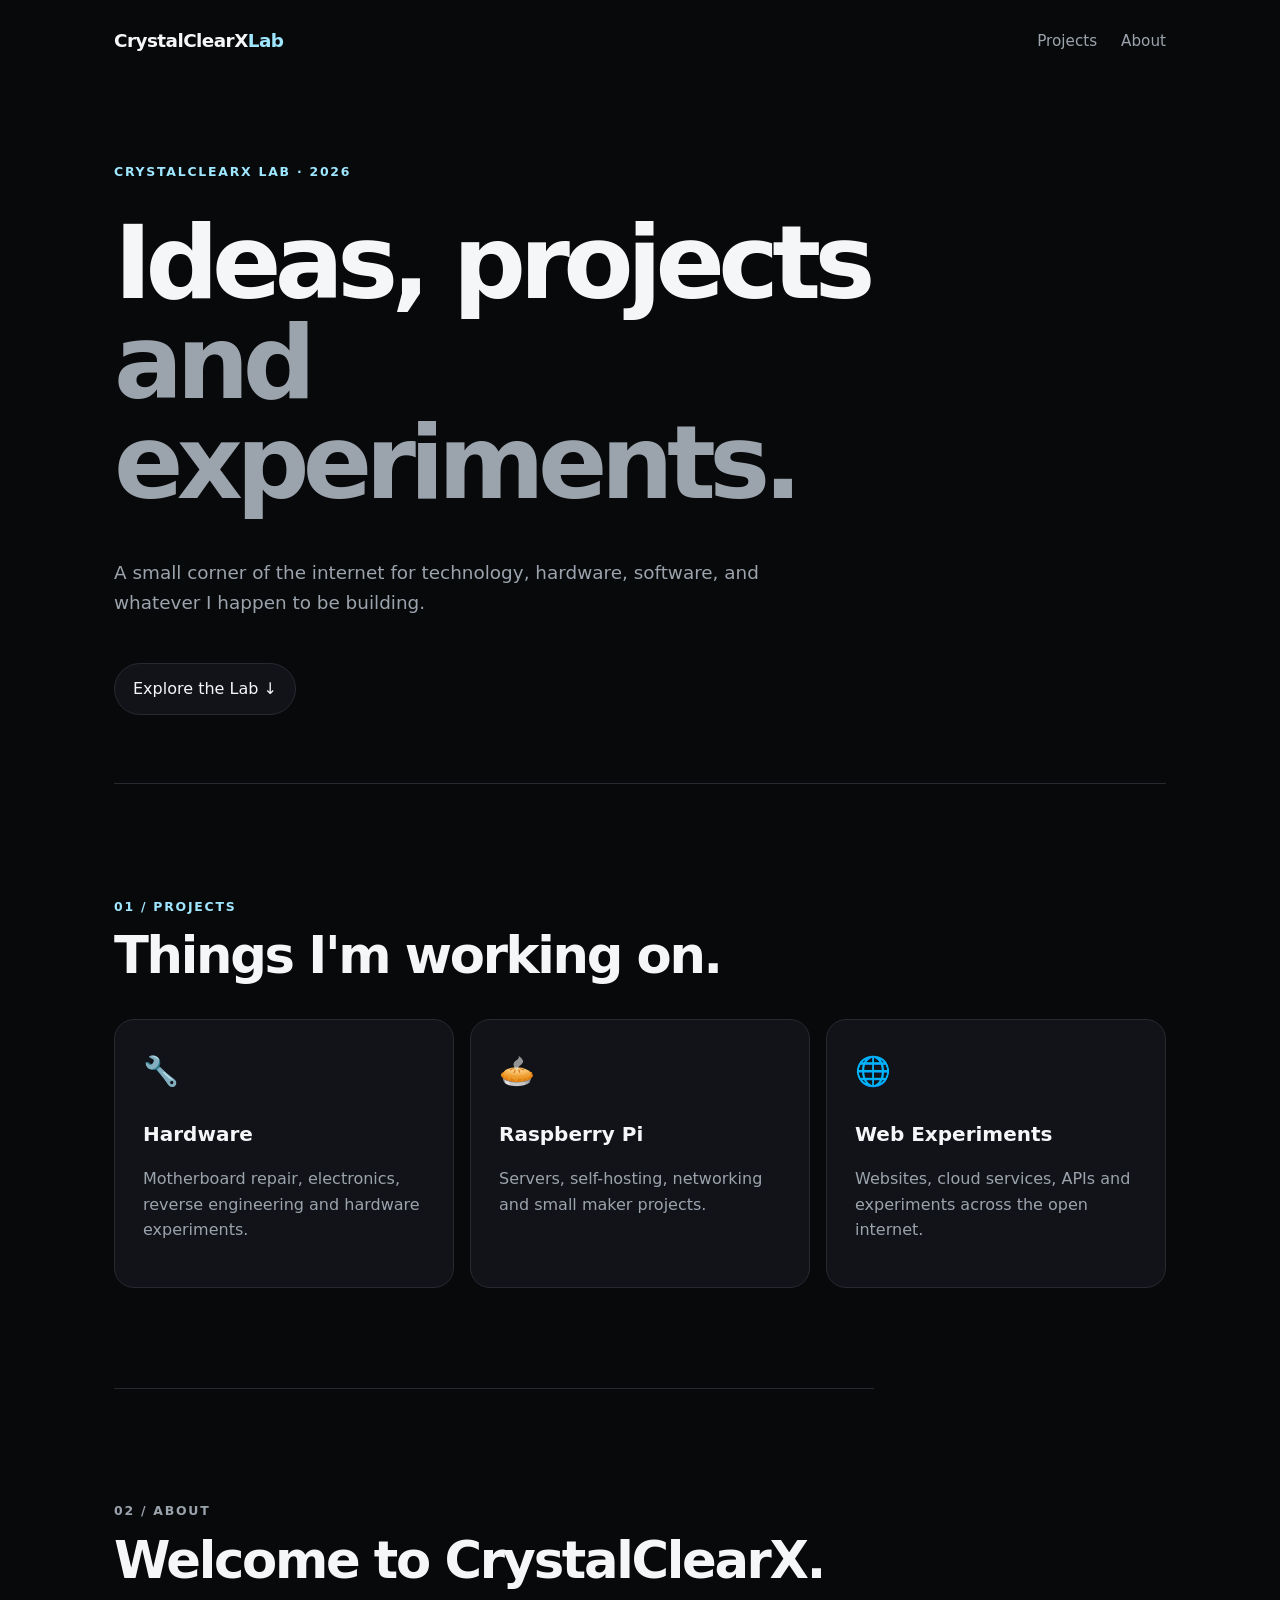
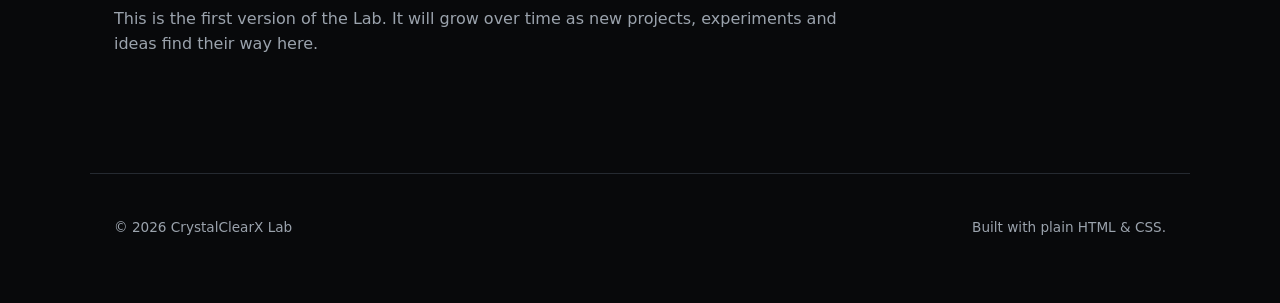
==== index.html @ 911bbaf2 "Add files via upload" ====
<!DOCTYPE html>
<html lang="en">
<head>
  <meta charset="UTF-8">
  <meta name="viewport" content="width=device-width, initial-scale=1.0">
  <meta name="description" content="CrystalClearX Lab — technology, projects and experiments.">
  <title>CrystalClearX Lab</title>
  <link rel="stylesheet" href="style.css">
</head>
<body>
  <header class="nav">
    <a class="brand" href="/">CrystalClearX<span>Lab</span></a>
    <nav>
      <a href="#projects">Projects</a>
      <a href="#about">About</a>
    </nav>
  </header>

  <main>
    <section class="hero">
      <p class="eyebrow">CRYSTALCLEARX LAB · 2026</p>
      <h1>Ideas, projects<br><span>and experiments.</span></h1>
      <p class="lead">
        A small corner of the internet for technology, hardware, software,
        and whatever I happen to be building.
      </p>
      <a class="button" href="#projects">Explore the Lab ↓</a>
    </section>

    <section id="projects" class="section">
      <div class="section-head">
        <p class="eyebrow">01 / PROJECTS</p>
        <h2>Things I'm working on.</h2>
      </div>

      <div class="grid">
        <article class="card">
          <div class="icon">🔧</div>
          <h3>Hardware</h3>
          <p>Motherboard repair, electronics, reverse engineering and hardware experiments.</p>
        </article>
        <article class="card">
          <div class="icon">🥧</div>
          <h3>Raspberry Pi</h3>
          <p>Servers, self-hosting, networking and small maker projects.</p>
        </article>
        <article class="card">
          <div class="icon">🌐</div>
          <h3>Web Experiments</h3>
          <p>Websites, cloud services, APIs and experiments across the open internet.</p>
        </article>
      </div>
    </section>

    <section id="about" class="section about">
      <p class="eyebrow">02 / ABOUT</p>
      <h2>Welcome to CrystalClearX.</h2>
      <p>
        This is the first version of the Lab. It will grow over time as new
        projects, experiments and ideas find their way here.
      </p>
    </section>
  </main>

  <footer>
    <p>© 2026 CrystalClearX Lab</p>
    <p>Built with plain HTML & CSS.</p>
  </footer>
</body>
</html>
---- style.css ----
* { box-sizing: border-box; }

:root {
  --bg: #08090b;
  --surface: #111318;
  --text: #f4f6f8;
  --muted: #9ba3ad;
  --line: #252a31;
  --accent: #9fe7ff;
}

html { scroll-behavior: smooth; }

body {
  margin: 0;
  background: var(--bg);
  color: var(--text);
  font-family: Inter, system-ui, -apple-system, BlinkMacSystemFont, "Segoe UI", sans-serif;
  line-height: 1.6;
}

a { color: inherit; text-decoration: none; }

.nav {
  max-width: 1100px;
  margin: auto;
  padding: 26px 24px;
  display: flex;
  justify-content: space-between;
  align-items: center;
}

.brand { font-size: 1.15rem; font-weight: 800; letter-spacing: -.03em; }
.brand span { color: var(--accent); }

nav { display: flex; gap: 24px; color: var(--muted); font-size: .95rem; }
nav a:hover { color: var(--text); }

main { max-width: 1100px; margin: auto; padding: 0 24px; }

.hero { min-height: 78vh; display: flex; flex-direction: column; justify-content: center; max-width: 820px; }
.eyebrow { color: var(--accent); font-size: .78rem; font-weight: 800; letter-spacing: .14em; }
.hero h1 { font-size: clamp(3.2rem, 8vw, 7rem); line-height: .98; letter-spacing: -.065em; margin: 18px 0 26px; }
.hero h1 span { color: var(--muted); }
.lead { color: var(--muted); font-size: 1.15rem; max-width: 650px; }
.button {
  width: fit-content;
  margin-top: 28px;
  padding: 12px 18px;
  border: 1px solid var(--line);
  border-radius: 999px;
  background: var(--surface);
}
.button:hover { border-color: var(--accent); }

.section { padding: 100px 0; border-top: 1px solid var(--line); }
.section h2 { font-size: clamp(2rem, 4vw, 3.5rem); line-height: 1.05; letter-spacing: -.045em; margin: 10px 0 36px; }

.grid { display: grid; grid-template-columns: repeat(3, 1fr); gap: 16px; }
.card { background: var(--surface); border: 1px solid var(--line); border-radius: 20px; padding: 28px; min-height: 230px; }
.card:hover { transform: translateY(-3px); transition: .2s ease; border-color: #3a424d; }
.icon { font-size: 1.8rem; margin-bottom: 24px; }
.card h3 { margin: 0 0 8px; font-size: 1.25rem; }
.card p, .about p { color: var(--muted); }

.about { max-width: 760px; }
.about h2 { margin-bottom: 18px; }

footer {
  max-width: 1100px;
  margin: auto;
  padding: 30px 24px 50px;
  border-top: 1px solid var(--line);
  display: flex;
  justify-content: space-between;
  color: var(--muted);
  font-size: .85rem;
}

@media (max-width: 720px) {
  .nav { padding-top: 20px; }
  nav { gap: 12px; }
  .grid { grid-template-columns: 1fr; }
  .hero { min-height: 70vh; }
  footer { flex-direction: column; gap: 8px; }
}
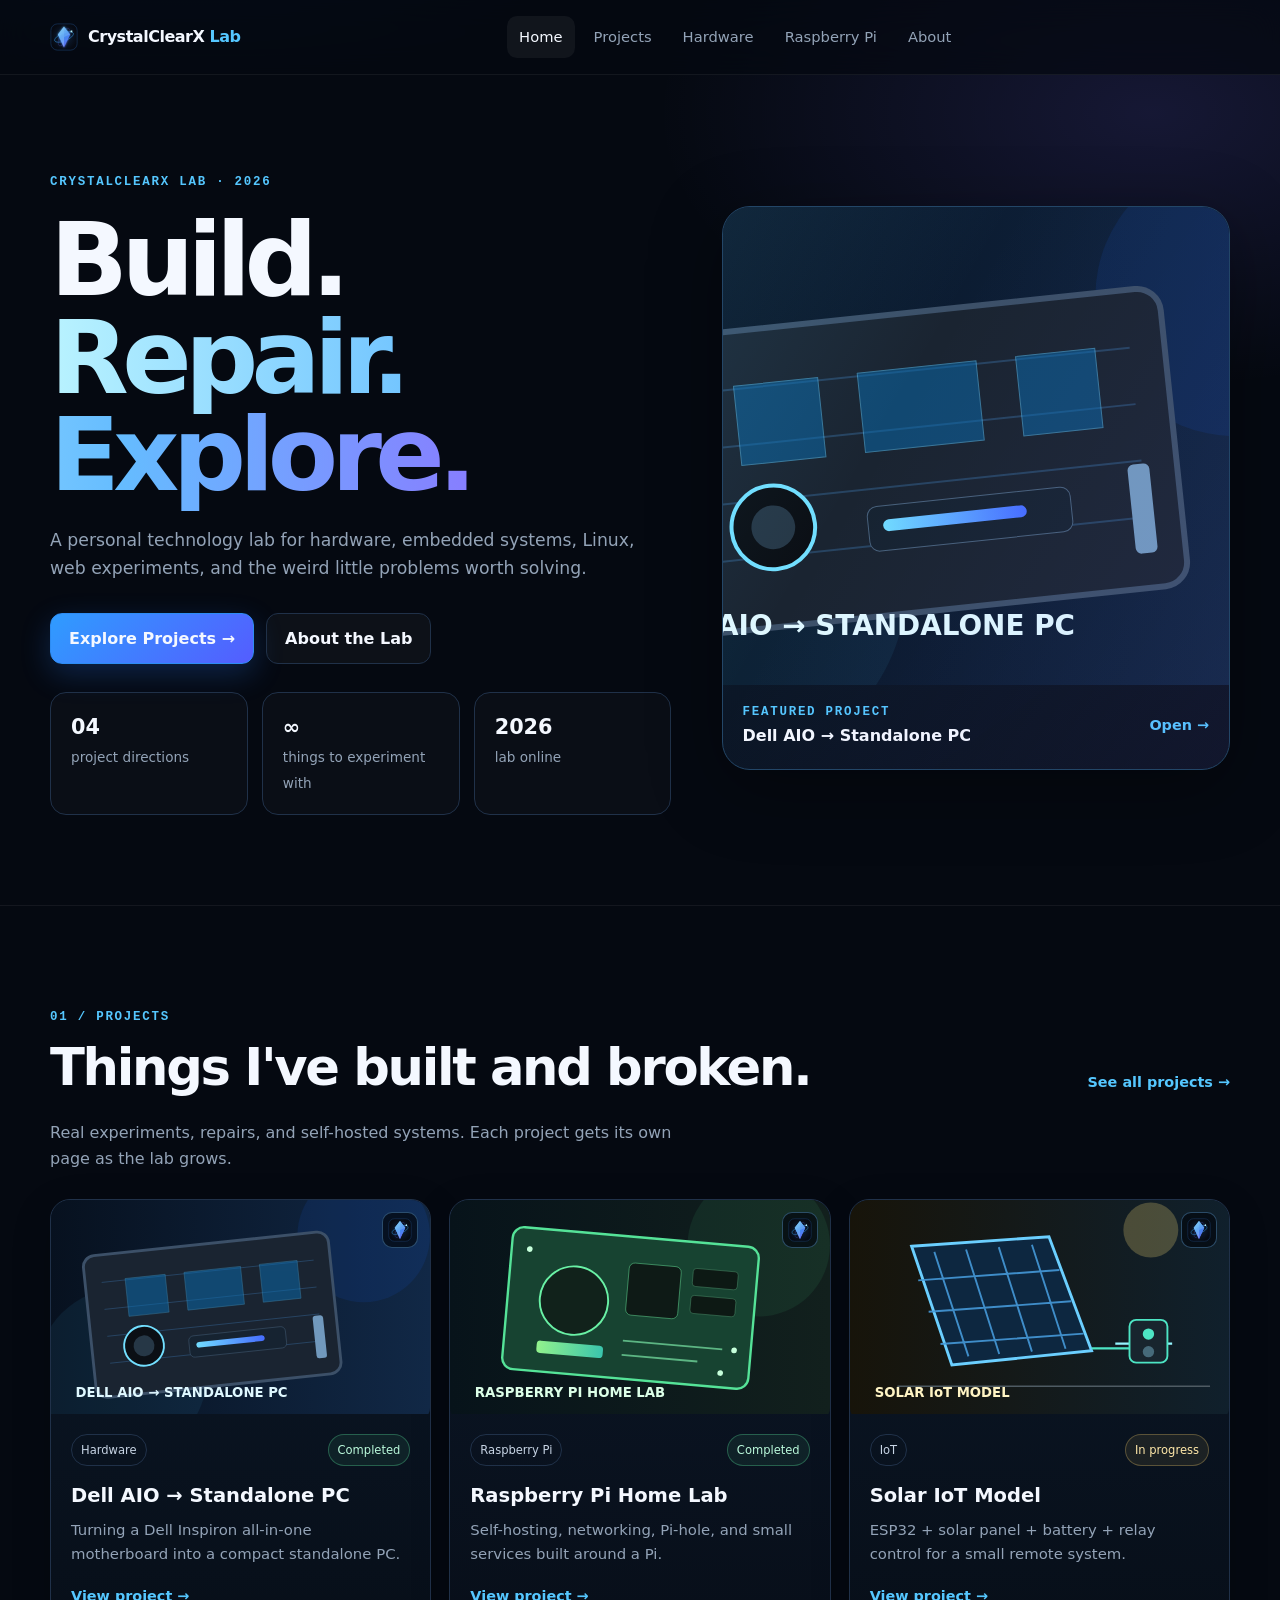
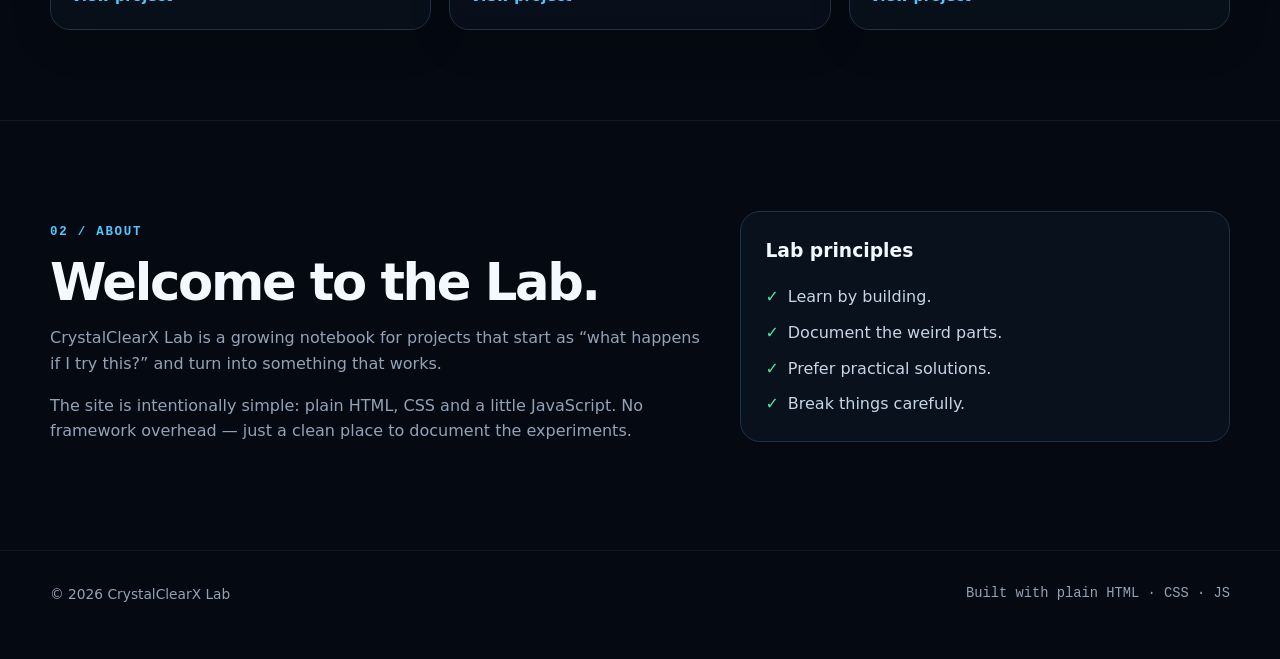
==== commit 222da97a: "Add files via upload" ====
--- a/index.html
+++ b/index.html
@@ -1,70 +1,36 @@
 <!DOCTYPE html>
 <html lang="en">
 <head>
-  <meta charset="UTF-8">
-  <meta name="viewport" content="width=device-width, initial-scale=1.0">
-  <meta name="description" content="CrystalClearX Lab — technology, projects and experiments.">
+  <meta charset="UTF-8"><meta name="viewport" content="width=device-width, initial-scale=1.0">
+  <meta name="description" content="CrystalClearX Lab — hardware, Raspberry Pi, IoT and web experiments.">
+  <meta property="og:title" content="CrystalClearX Lab"><meta property="og:description" content="Build · Repair · Explore · Create"><meta property="og:type" content="website"><meta property="og:image" content="https://crystalclearx.com/assets/og-card.svg">
+  <link rel="icon" href="favicon.svg" type="image/svg+xml"><link rel="stylesheet" href="style.css">
   <title>CrystalClearX Lab</title>
-  <link rel="stylesheet" href="style.css">
 </head>
 <body>
-  <header class="nav">
-    <a class="brand" href="/">CrystalClearX<span>Lab</span></a>
-    <nav>
-      <a href="#projects">Projects</a>
-      <a href="#about">About</a>
-    </nav>
-  </header>
+<header class="nav" id="top"><div class="container nav-inner">
+  <a class="brand" href="index.html"><img src="assets/icon.svg" alt=""><strong>CrystalClearX <span>Lab</span></strong></a>
+  <nav><a class="active" href="index.html">Home</a><a href="projects.html">Projects</a><a href="projects.html#hardware">Hardware</a><a href="projects.html#raspberry-pi">Raspberry Pi</a><a href="index.html#about">About</a></nav>
+  <div class="nav-actions"><button class="icon-btn mobile-toggle" aria-label="Open menu">☰</button></div>
+</div></header>
+<main>
+<section class="hero"><div class="container hero-grid"><div>
+  <p class="eyebrow">CRYSTALCLEARX LAB · 2026</p>
+  <h1>Build.<br><span>Repair.<br>Explore.</span></h1>
+  <p class="lead">A personal technology lab for hardware, embedded systems, Linux, web experiments, and the weird little problems worth solving.</p>
+  <div class="actions"><a class="button primary" href="projects.html">Explore Projects →</a><a class="button" href="#about">About the Lab</a></div>
+  <div class="stats"><div class="stat"><strong>04</strong><span>project directions</span></div><div class="stat"><strong>∞</strong><span>things to experiment with</span></div><div class="stat"><strong>2026</strong><span>lab online</span></div></div>
+</div><div class="hero-card"><img src="assets/thumb-dell.svg" alt="Illustration of a motherboard project"><div class="hero-card-caption"><div><div class="eyebrow">FEATURED PROJECT</div><strong>Dell AIO → Standalone PC</strong></div><a class="link" href="projects/dell-aio.html">Open →</a></div></div></div></section>
 
-  <main>
-    <section class="hero">
-      <p class="eyebrow">CRYSTALCLEARX LAB · 2026</p>
-      <h1>Ideas, projects<br><span>and experiments.</span></h1>
-      <p class="lead">
-        A small corner of the internet for technology, hardware, software,
-        and whatever I happen to be building.
-      </p>
-      <a class="button" href="#projects">Explore the Lab ↓</a>
-    </section>
+<section class="section" id="projects"><div class="container"><div class="section-head"><div><p class="eyebrow">01 / PROJECTS</p><h2>Things I've built and broken.</h2></div><a class="link" href="projects.html">See all projects →</a></div><p class="section-intro">Real experiments, repairs, and self-hosted systems. Each project gets its own page as the lab grows.</p>
+<div class="card-grid" style="margin-top:28px">
+  <a class="card" href="projects/dell-aio.html"><div class="card-media"><img src="assets/thumb-dell.svg" alt="Dell AIO standalone PC project"></div><div class="card-body"><div class="card-top"><span class="tag">Hardware</span><span class="status done">Completed</span></div><h3>Dell AIO → Standalone PC</h3><p>Turning a Dell Inspiron all-in-one motherboard into a compact standalone PC.</p><span class="link">View project →</span></div></a>
+  <a class="card" href="projects/raspberry-pi.html"><div class="card-media"><img src="assets/thumb-pi.svg" alt="Raspberry Pi home lab project"></div><div class="card-body"><div class="card-top"><span class="tag">Raspberry Pi</span><span class="status done">Completed</span></div><h3>Raspberry Pi Home Lab</h3><p>Self-hosting, networking, Pi-hole, and small services built around a Pi.</p><span class="link">View project →</span></div></a>
+  <a class="card" href="projects/solar-iot.html"><div class="card-media"><img src="assets/thumb-solar.svg" alt="Solar IoT project"></div><div class="card-body"><div class="card-top"><span class="tag">IoT</span><span class="status work">In progress</span></div><h3>Solar IoT Model</h3><p>ESP32 + solar panel + battery + relay control for a small remote system.</p><span class="link">View project →</span></div></a>
+</div></div></section>
 
-    <section id="projects" class="section">
-      <div class="section-head">
-        <p class="eyebrow">01 / PROJECTS</p>
-        <h2>Things I'm working on.</h2>
-      </div>
-
-      <div class="grid">
-        <article class="card">
-          <div class="icon">🔧</div>
-          <h3>Hardware</h3>
-          <p>Motherboard repair, electronics, reverse engineering and hardware experiments.</p>
-        </article>
-        <article class="card">
-          <div class="icon">🥧</div>
-          <h3>Raspberry Pi</h3>
-          <p>Servers, self-hosting, networking and small maker projects.</p>
-        </article>
-        <article class="card">
-          <div class="icon">🌐</div>
-          <h3>Web Experiments</h3>
-          <p>Websites, cloud services, APIs and experiments across the open internet.</p>
-        </article>
-      </div>
-    </section>
-
-    <section id="about" class="section about">
-      <p class="eyebrow">02 / ABOUT</p>
-      <h2>Welcome to CrystalClearX.</h2>
-      <p>
-        This is the first version of the Lab. It will grow over time as new
-        projects, experiments and ideas find their way here.
-      </p>
-    </section>
-  </main>
-
-  <footer>
-    <p>© 2026 CrystalClearX Lab</p>
-    <p>Built with plain HTML & CSS.</p>
-  </footer>
-</body>
-</html>
+<section class="section" id="about"><div class="container detail-grid"><div><p class="eyebrow">02 / ABOUT</p><h2>Welcome to the Lab.</h2><p class="section-intro">CrystalClearX Lab is a growing notebook for projects that start as “what happens if I try this?” and turn into something that works.</p><p class="section-intro">The site is intentionally simple: plain HTML, CSS and a little JavaScript. No framework overhead — just a clean place to document the experiments.</p></div><div class="panel"><h3>Lab principles</h3><div class="checklist"><div class="check">Learn by building.</div><div class="check">Document the weird parts.</div><div class="check">Prefer practical solutions.</div><div class="check">Break things carefully.</div></div></div></div></section>
+</main>
+<footer class="footer"><div class="container footer-inner"><span>© 2026 CrystalClearX Lab</span><span class="mono">Built with plain HTML · CSS · JS</span></div></footer>
+<script src="app.js" defer></script>
+</body></html>
--- a/style.css
+++ b/style.css
@@ -1,86 +1,25 @@
-* { box-sizing: border-box; }
-
-:root {
-  --bg: #08090b;
-  --surface: #111318;
-  --text: #f4f6f8;
-  --muted: #9ba3ad;
-  --line: #252a31;
-  --accent: #9fe7ff;
-}
-
-html { scroll-behavior: smooth; }
-
-body {
-  margin: 0;
-  background: var(--bg);
-  color: var(--text);
-  font-family: Inter, system-ui, -apple-system, BlinkMacSystemFont, "Segoe UI", sans-serif;
-  line-height: 1.6;
-}
-
-a { color: inherit; text-decoration: none; }
-
-.nav {
-  max-width: 1100px;
-  margin: auto;
-  padding: 26px 24px;
-  display: flex;
-  justify-content: space-between;
-  align-items: center;
-}
-
-.brand { font-size: 1.15rem; font-weight: 800; letter-spacing: -.03em; }
-.brand span { color: var(--accent); }
-
-nav { display: flex; gap: 24px; color: var(--muted); font-size: .95rem; }
-nav a:hover { color: var(--text); }
-
-main { max-width: 1100px; margin: auto; padding: 0 24px; }
-
-.hero { min-height: 78vh; display: flex; flex-direction: column; justify-content: center; max-width: 820px; }
-.eyebrow { color: var(--accent); font-size: .78rem; font-weight: 800; letter-spacing: .14em; }
-.hero h1 { font-size: clamp(3.2rem, 8vw, 7rem); line-height: .98; letter-spacing: -.065em; margin: 18px 0 26px; }
-.hero h1 span { color: var(--muted); }
-.lead { color: var(--muted); font-size: 1.15rem; max-width: 650px; }
-.button {
-  width: fit-content;
-  margin-top: 28px;
-  padding: 12px 18px;
-  border: 1px solid var(--line);
-  border-radius: 999px;
-  background: var(--surface);
-}
-.button:hover { border-color: var(--accent); }
-
-.section { padding: 100px 0; border-top: 1px solid var(--line); }
-.section h2 { font-size: clamp(2rem, 4vw, 3.5rem); line-height: 1.05; letter-spacing: -.045em; margin: 10px 0 36px; }
-
-.grid { display: grid; grid-template-columns: repeat(3, 1fr); gap: 16px; }
-.card { background: var(--surface); border: 1px solid var(--line); border-radius: 20px; padding: 28px; min-height: 230px; }
-.card:hover { transform: translateY(-3px); transition: .2s ease; border-color: #3a424d; }
-.icon { font-size: 1.8rem; margin-bottom: 24px; }
-.card h3 { margin: 0 0 8px; font-size: 1.25rem; }
-.card p, .about p { color: var(--muted); }
-
-.about { max-width: 760px; }
-.about h2 { margin-bottom: 18px; }
-
-footer {
-  max-width: 1100px;
-  margin: auto;
-  padding: 30px 24px 50px;
-  border-top: 1px solid var(--line);
-  display: flex;
-  justify-content: space-between;
-  color: var(--muted);
-  font-size: .85rem;
-}
-
-@media (max-width: 720px) {
-  .nav { padding-top: 20px; }
-  nav { gap: 12px; }
-  .grid { grid-template-columns: 1fr; }
-  .hero { min-height: 70vh; }
-  footer { flex-direction: column; gap: 8px; }
-}
+*{box-sizing:border-box}
+:root{--bg:#050911;--bg2:#091221;--panel:rgba(12,22,37,.78);--panel2:#0e1a2a;--text:#f4f8ff;--muted:#93a3b7;--line:#203149;--accent:#55c7ff;--accent2:#766bff;--good:#57e39b;--warn:#ffd36b;--shadow:0 18px 70px rgba(0,0,0,.34)}
+html{scroll-behavior:smooth}
+body{margin:0;color:var(--text);background:radial-gradient(900px 500px at 15% -10%,rgba(56,142,255,.20),transparent 60%),radial-gradient(900px 500px at 90% 5%,rgba(118,107,255,.15),transparent 55%),var(--bg);font-family:Inter,system-ui,-apple-system,BlinkMacSystemFont,"Segoe UI",sans-serif;line-height:1.6}
+a{color:inherit;text-decoration:none}
+img{max-width:100%;display:block}
+.container{width:min(1180px,calc(100% - 40px));margin:auto}
+.nav{position:sticky;top:0;z-index:20;border-bottom:1px solid rgba(255,255,255,.06);backdrop-filter:blur(16px);background:rgba(5,9,17,.72)}
+.nav-inner{height:74px;display:flex;align-items:center;justify-content:space-between;gap:20px}
+.brand{display:flex;align-items:center;gap:10px;font-weight:800;letter-spacing:-.03em}.brand img{width:28px;height:28px}.brand strong{color:var(--text)}.brand span{color:var(--accent)}
+nav{display:flex;align-items:center;gap:7px}nav a{color:var(--muted);padding:9px 12px;border-radius:10px;font-size:.92rem}nav a:hover,nav a.active{color:var(--text);background:rgba(255,255,255,.05)}
+.nav-actions{display:flex;gap:8px}.icon-btn{width:38px;height:38px;border:1px solid var(--line);background:rgba(255,255,255,.03);color:var(--text);border-radius:11px;cursor:pointer}.icon-btn:hover{border-color:#35638d}
+.hero{padding:86px 0 90px;position:relative}.hero-grid{display:grid;grid-template-columns:1.1fr .9fr;align-items:center;gap:50px}.eyebrow{font-family:"Space Mono",monospace;font-size:.78rem;letter-spacing:.14em;color:var(--accent);font-weight:700}.hero h1{font-size:clamp(3.4rem,8vw,6.8rem);line-height:.95;letter-spacing:-.065em;margin:18px 0 24px}.hero h1 span{background:linear-gradient(90deg,#b9f3ff,#65bcff 55%,#877eff);-webkit-background-clip:text;background-clip:text;color:transparent}.lead{font-size:1.08rem;color:var(--muted);max-width:650px}.actions{display:flex;gap:12px;flex-wrap:wrap;margin-top:30px}.button{display:inline-flex;align-items:center;gap:8px;padding:12px 18px;border-radius:12px;border:1px solid var(--line);background:rgba(255,255,255,.03);font-weight:700}.button.primary{border-color:#2d8cf3;background:linear-gradient(135deg,#2f9cff,#545dff);box-shadow:0 10px 30px rgba(42,125,255,.24)}.button:hover{transform:translateY(-1px);border-color:#4f86b8}
+.hero-card{border:1px solid #234667;background:linear-gradient(145deg,rgba(18,37,61,.88),rgba(8,14,25,.92));border-radius:28px;overflow:hidden;box-shadow:var(--shadow);position:relative}.hero-card::before{content:"";position:absolute;inset:0;background:linear-gradient(120deg,rgba(87,203,255,.10),transparent 35%,rgba(122,109,255,.09));pointer-events:none}.hero-card img{width:100%;aspect-ratio:1.06;object-fit:cover}.hero-card-caption{padding:18px 20px 20px;display:flex;justify-content:space-between;align-items:center;gap:12px}.mono{font-family:"Space Mono",monospace}
+.section{padding:90px 0;border-top:1px solid rgba(255,255,255,.06)}.section-head{display:flex;justify-content:space-between;align-items:flex-end;gap:20px;margin-bottom:26px}.section h2{font-size:clamp(2.1rem,4vw,3.5rem);line-height:1.05;letter-spacing:-.045em;margin:8px 0 0}.section-intro{color:var(--muted);max-width:660px}
+.stats{display:grid;grid-template-columns:repeat(3,1fr);gap:14px;margin-top:28px}.stat{padding:18px 20px;border:1px solid var(--line);background:rgba(255,255,255,.02);border-radius:16px}.stat strong{display:block;font-size:1.3rem}.stat span{color:var(--muted);font-size:.85rem}
+.card-grid{display:grid;grid-template-columns:repeat(3,1fr);gap:18px}.card{background:linear-gradient(180deg,rgba(12,24,41,.92),rgba(8,15,26,.92));border:1px solid var(--line);border-radius:20px;overflow:hidden;box-shadow:0 12px 40px rgba(0,0,0,.16);transition:.22s ease}.card:hover{transform:translateY(-5px);border-color:#345a7e;box-shadow:0 18px 50px rgba(0,0,0,.28)}.card-media{position:relative}.card-media img{width:100%;aspect-ratio:16/9;object-fit:cover}.card-media::after{content:"";position:absolute;right:12px;top:12px;width:34px;height:34px;border-radius:10px;background:rgba(4,10,18,.76) url("assets/icon.svg") center/24px 24px no-repeat;border:1px solid rgba(111,188,255,.35);backdrop-filter:blur(8px)}.card-body{padding:20px}.card-top{display:flex;justify-content:space-between;align-items:center;gap:10px}.tag,.status{font-size:.72rem;border-radius:999px;padding:6px 9px;border:1px solid var(--line);color:#c7d4e4}.status.done{color:#baf9db;border-color:rgba(87,227,155,.32);background:rgba(87,227,155,.08)}.status.work{color:#ffe8a9;border-color:rgba(255,211,107,.28);background:rgba(255,211,107,.08)}.card h3{margin:14px 0 8px;font-size:1.22rem}.card p{color:var(--muted);margin:0 0 16px;font-size:.93rem}.link{display:inline-flex;gap:7px;color:var(--accent);font-weight:700;font-size:.9rem}
+.filters{display:flex;gap:8px;flex-wrap:wrap;margin:22px 0 30px}.filter{border:1px solid var(--line);background:rgba(255,255,255,.02);color:var(--muted);padding:8px 13px;border-radius:999px;cursor:pointer}.filter.active,.filter:hover{color:var(--text);border-color:#3b78aa;background:rgba(64,147,255,.12)}
+.detail-hero{padding:58px 0 36px}.back{color:var(--muted);font-size:.9rem}.detail-grid{display:grid;grid-template-columns:1.15fr .85fr;gap:28px;align-items:start}.detail-title{font-size:clamp(2.6rem,6vw,5.4rem);letter-spacing:-.06em;line-height:.98;margin:14px 0 20px}.detail-copy{color:var(--muted);font-size:1.06rem;max-width:760px}.meta{display:flex;gap:8px;flex-wrap:wrap;margin:22px 0}.chip{border:1px solid var(--line);border-radius:999px;padding:7px 10px;color:#bccbdd;font-size:.78rem}.detail-image{border:1px solid var(--line);background:var(--panel);border-radius:22px;overflow:hidden;box-shadow:var(--shadow)}
+.content-grid{display:grid;grid-template-columns:minmax(0,1fr) 300px;gap:22px}.panel{border:1px solid var(--line);border-radius:20px;background:rgba(10,19,32,.82);padding:24px}.panel h3{margin-top:0}.checklist{display:grid;gap:10px}.check{display:flex;gap:9px;color:#c7d5e5}.check::before{content:"✓";color:var(--good);font-weight:800}.gallery{display:grid;grid-template-columns:repeat(3,1fr);gap:12px}.gallery img{border-radius:14px;border:1px solid var(--line);background:#09111d}
+.notice{border-left:3px solid var(--accent);padding:12px 14px;background:rgba(85,199,255,.06);color:#c7d9ea;border-radius:0 12px 12px 0}.footer{padding:32px 0 54px;color:var(--muted);border-top:1px solid rgba(255,255,255,.06);font-size:.86rem}.footer-inner{display:flex;justify-content:space-between;gap:20px;flex-wrap:wrap}
+.mobile-toggle{display:none}
+[data-hidden="true"]{display:none!important}
+@media(max-width:900px){.hero-grid,.detail-grid,.content-grid{grid-template-columns:1fr}.hero-card{max-width:720px}.card-grid{grid-template-columns:1fr 1fr}.gallery{grid-template-columns:1fr 1fr}}
+@media(max-width:720px){.container{width:min(100% - 28px,1180px)}.mobile-toggle{display:block}.nav-inner{height:66px}.nav nav{display:none;position:absolute;left:14px;right:14px;top:62px;padding:8px;border:1px solid var(--line);border-radius:16px;background:rgba(6,12,22,.96);box-shadow:var(--shadow);flex-direction:column;align-items:stretch}.nav.open nav{display:flex}nav a{padding:11px 13px}.hero{padding:62px 0}.hero h1{font-size:clamp(3rem,16vw,5rem)}.stats,.card-grid{grid-template-columns:1fr}.section{padding:72px 0}.section-head{align-items:flex-start;flex-direction:column}.gallery{grid-template-columns:1fr}.detail-title{font-size:clamp(2.6rem,13vw,4rem)}.hero-card-caption{align-items:flex-start;flex-direction:column}}
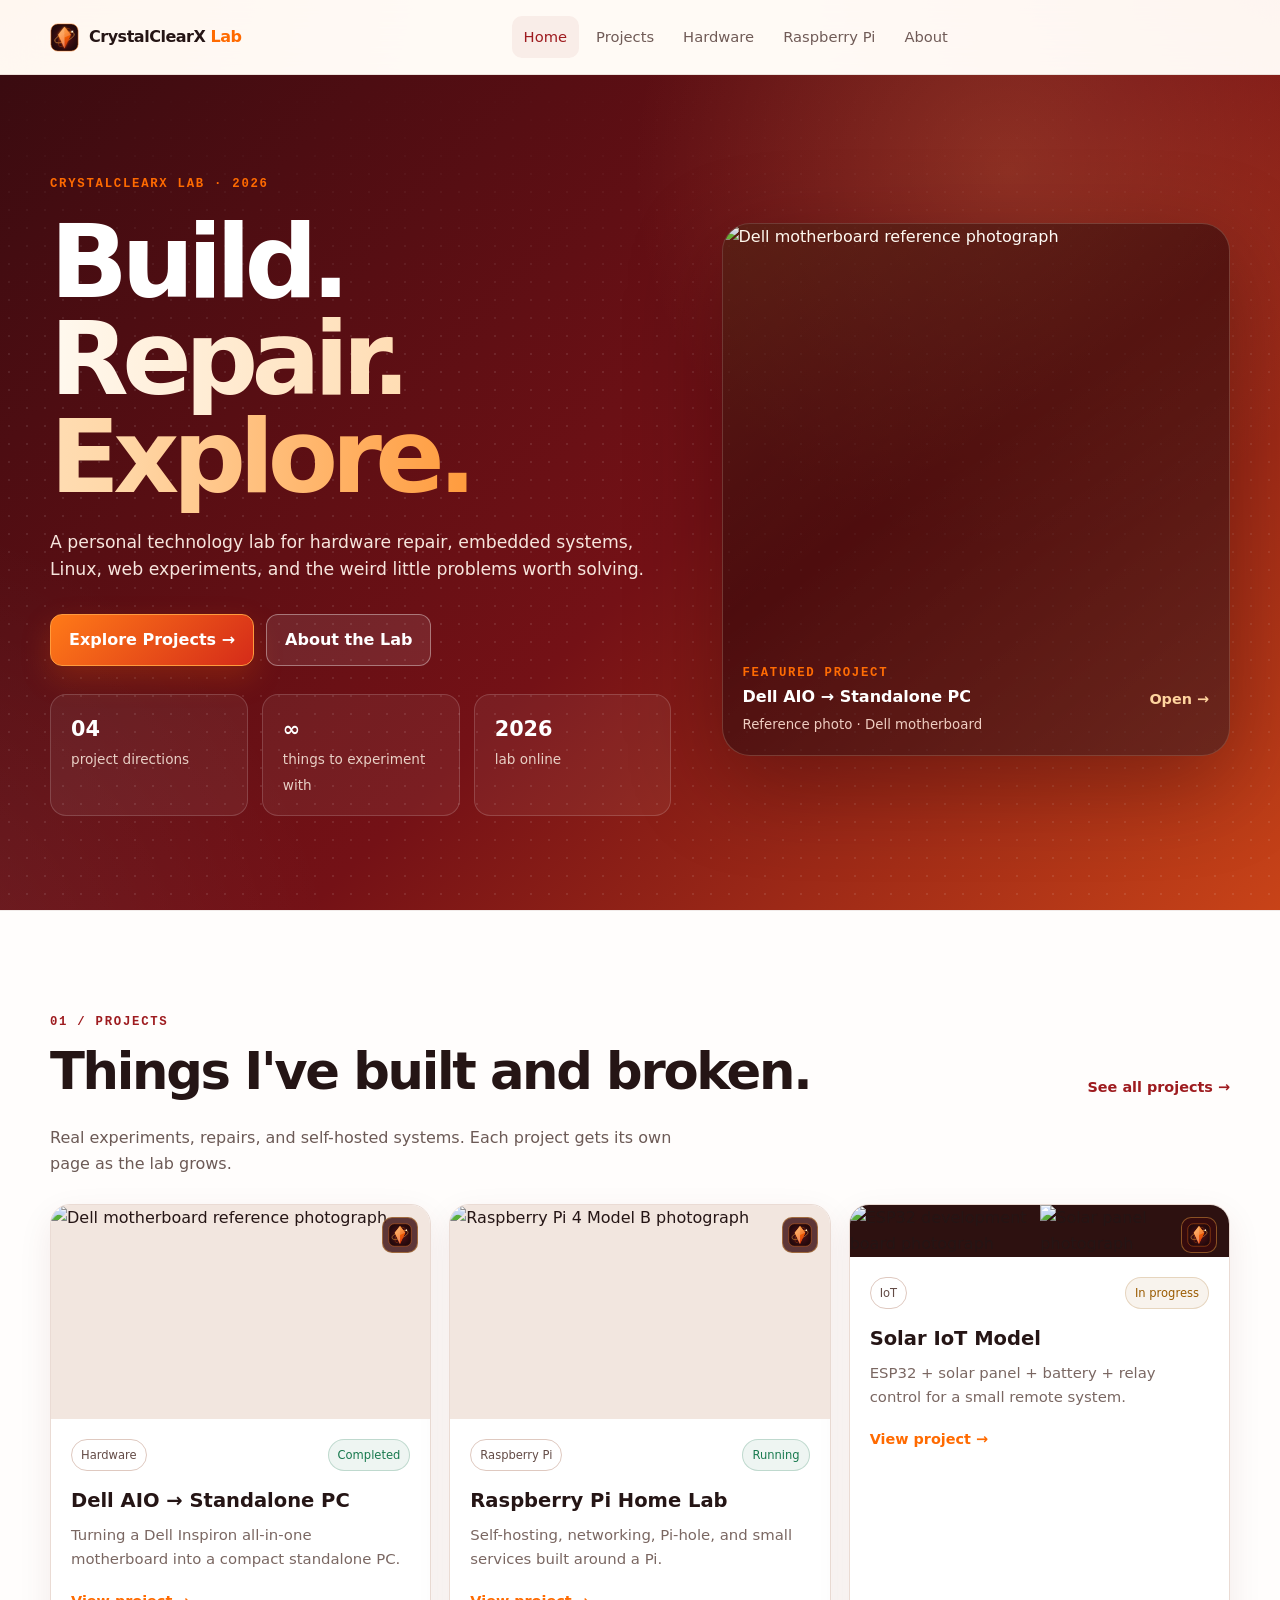
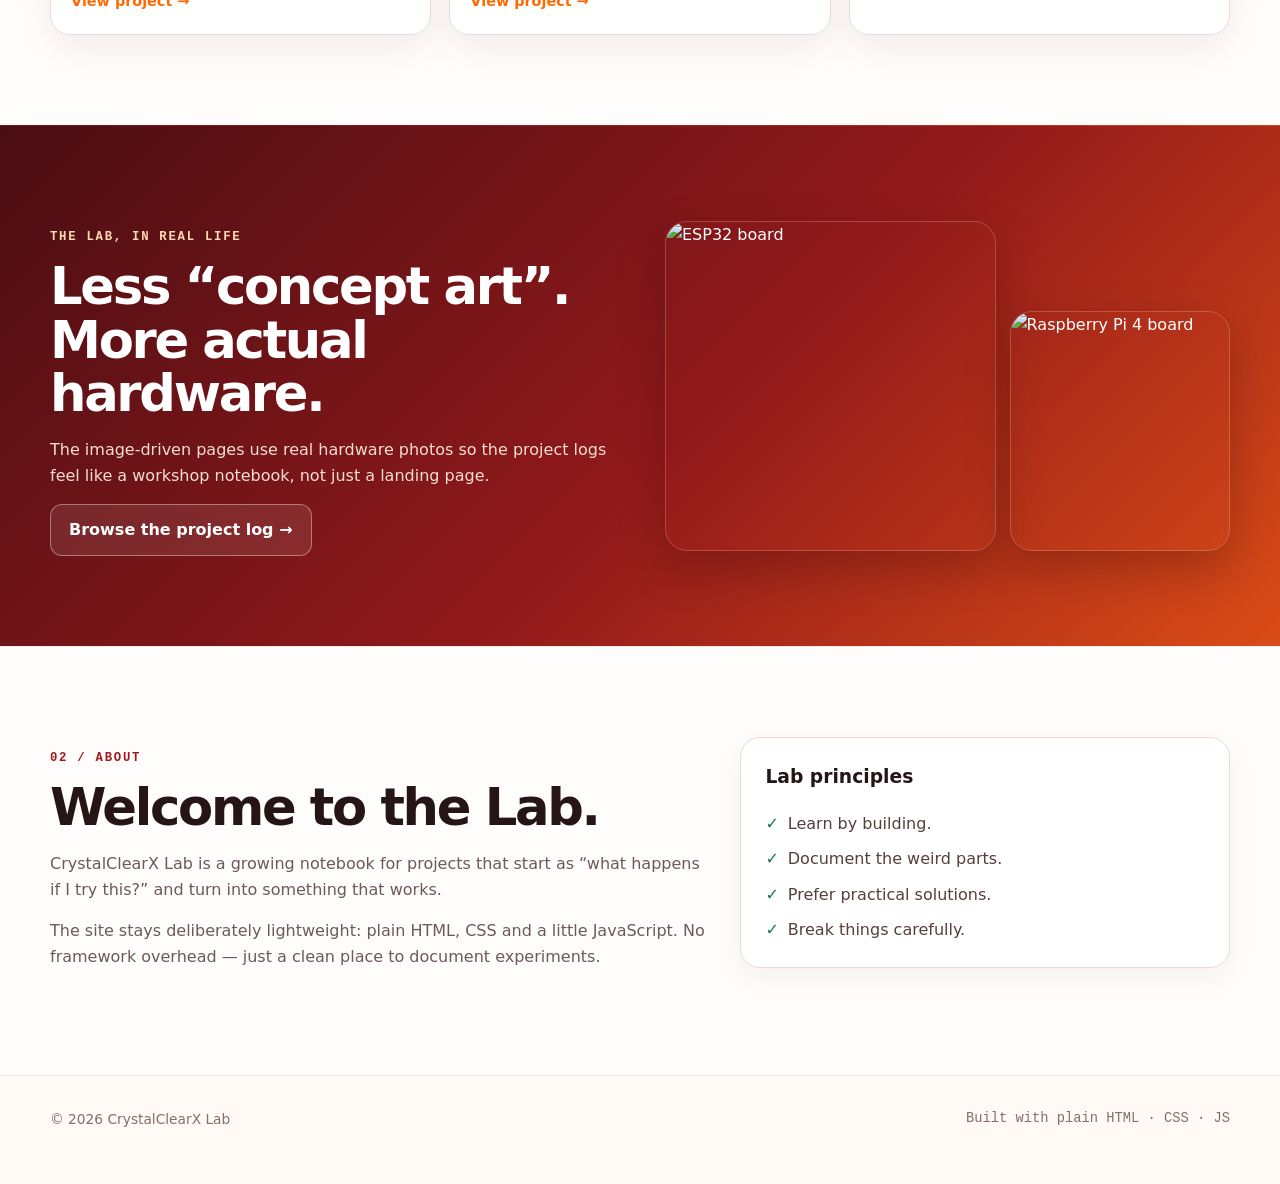
==== commit a4840ca6: "Add files via upload" ====
--- a/index.html
+++ b/index.html
@@ -2,34 +2,37 @@
 <html lang="en">
 <head>
   <meta charset="UTF-8"><meta name="viewport" content="width=device-width, initial-scale=1.0">
-  <meta name="description" content="CrystalClearX Lab — hardware, Raspberry Pi, IoT and web experiments.">
+  <meta name="description" content="CrystalClearX Lab — a personal technology lab for hardware, Raspberry Pi, IoT and web experiments.">
   <meta property="og:title" content="CrystalClearX Lab"><meta property="og:description" content="Build · Repair · Explore · Create"><meta property="og:type" content="website"><meta property="og:image" content="https://crystalclearx.com/assets/og-card.svg">
   <link rel="icon" href="favicon.svg" type="image/svg+xml"><link rel="stylesheet" href="style.css">
   <title>CrystalClearX Lab</title>
 </head>
 <body>
 <header class="nav" id="top"><div class="container nav-inner">
-  <a class="brand" href="index.html"><img src="assets/icon.svg" alt=""><strong>CrystalClearX <span>Lab</span></strong></a>
-  <nav><a class="active" href="index.html">Home</a><a href="projects.html">Projects</a><a href="projects.html#hardware">Hardware</a><a href="projects.html#raspberry-pi">Raspberry Pi</a><a href="index.html#about">About</a></nav>
+  <a class="brand" href="index.html"><img src="assets/icon.svg" alt="CrystalClearX icon"><strong>CrystalClearX <span>Lab</span></strong></a>
+  <nav><a class="active" href="index.html">Home</a><a href="projects.html">Projects</a><a href="projects.html#hardware">Hardware</a><a href="projects.html#raspberry-pi">Raspberry Pi</a><a href="#about">About</a></nav>
   <div class="nav-actions"><button class="icon-btn mobile-toggle" aria-label="Open menu">☰</button></div>
 </div></header>
+
 <main>
-<section class="hero"><div class="container hero-grid"><div>
+<section class="hero"><div class="hero-noise"></div><div class="container hero-grid"><div class="hero-copy">
   <p class="eyebrow">CRYSTALCLEARX LAB · 2026</p>
   <h1>Build.<br><span>Repair.<br>Explore.</span></h1>
-  <p class="lead">A personal technology lab for hardware, embedded systems, Linux, web experiments, and the weird little problems worth solving.</p>
-  <div class="actions"><a class="button primary" href="projects.html">Explore Projects →</a><a class="button" href="#about">About the Lab</a></div>
+  <p class="lead">A personal technology lab for hardware repair, embedded systems, Linux, web experiments, and the weird little problems worth solving.</p>
+  <div class="actions"><a class="button primary" href="projects.html">Explore Projects →</a><a class="button light" href="#about">About the Lab</a></div>
   <div class="stats"><div class="stat"><strong>04</strong><span>project directions</span></div><div class="stat"><strong>∞</strong><span>things to experiment with</span></div><div class="stat"><strong>2026</strong><span>lab online</span></div></div>
-</div><div class="hero-card"><img src="assets/thumb-dell.svg" alt="Illustration of a motherboard project"><div class="hero-card-caption"><div><div class="eyebrow">FEATURED PROJECT</div><strong>Dell AIO → Standalone PC</strong></div><a class="link" href="projects/dell-aio.html">Open →</a></div></div></div></section>
+</div><div class="hero-card"><img src="https://upload.wikimedia.org/wikipedia/commons/5/54/Dell_0R230R_motherboard.jpg" alt="Dell motherboard reference photograph" loading="eager"><div class="hero-card-caption"><div><div class="eyebrow">FEATURED PROJECT</div><strong>Dell AIO → Standalone PC</strong><small>Reference photo · Dell motherboard</small></div><a class="link" href="projects/dell-aio.html">Open →</a></div></div></div></section>
 
-<section class="section" id="projects"><div class="container"><div class="section-head"><div><p class="eyebrow">01 / PROJECTS</p><h2>Things I've built and broken.</h2></div><a class="link" href="projects.html">See all projects →</a></div><p class="section-intro">Real experiments, repairs, and self-hosted systems. Each project gets its own page as the lab grows.</p>
+<section class="section section-light" id="projects"><div class="container"><div class="section-head"><div><p class="eyebrow dark">01 / PROJECTS</p><h2>Things I've built and broken.</h2></div><a class="link dark-link" href="projects.html">See all projects →</a></div><p class="section-intro dark-copy">Real experiments, repairs, and self-hosted systems. Each project gets its own page as the lab grows.</p>
 <div class="card-grid" style="margin-top:28px">
-  <a class="card" href="projects/dell-aio.html"><div class="card-media"><img src="assets/thumb-dell.svg" alt="Dell AIO standalone PC project"></div><div class="card-body"><div class="card-top"><span class="tag">Hardware</span><span class="status done">Completed</span></div><h3>Dell AIO → Standalone PC</h3><p>Turning a Dell Inspiron all-in-one motherboard into a compact standalone PC.</p><span class="link">View project →</span></div></a>
-  <a class="card" href="projects/raspberry-pi.html"><div class="card-media"><img src="assets/thumb-pi.svg" alt="Raspberry Pi home lab project"></div><div class="card-body"><div class="card-top"><span class="tag">Raspberry Pi</span><span class="status done">Completed</span></div><h3>Raspberry Pi Home Lab</h3><p>Self-hosting, networking, Pi-hole, and small services built around a Pi.</p><span class="link">View project →</span></div></a>
-  <a class="card" href="projects/solar-iot.html"><div class="card-media"><img src="assets/thumb-solar.svg" alt="Solar IoT project"></div><div class="card-body"><div class="card-top"><span class="tag">IoT</span><span class="status work">In progress</span></div><h3>Solar IoT Model</h3><p>ESP32 + solar panel + battery + relay control for a small remote system.</p><span class="link">View project →</span></div></a>
+  <a class="card" href="projects/dell-aio.html"><div class="card-media"><img src="https://upload.wikimedia.org/wikipedia/commons/5/54/Dell_0R230R_motherboard.jpg" alt="Dell motherboard reference photograph" loading="lazy"></div><div class="card-body"><div class="card-top"><span class="tag">Hardware</span><span class="status done">Completed</span></div><h3>Dell AIO → Standalone PC</h3><p>Turning a Dell Inspiron all-in-one motherboard into a compact standalone PC.</p><span class="link">View project →</span></div></a>
+  <a class="card" href="projects/raspberry-pi.html"><div class="card-media"><img src="https://upload.wikimedia.org/wikipedia/commons/2/2a/Raspberry_Pi_4_B.png" alt="Raspberry Pi 4 Model B photograph" loading="lazy"></div><div class="card-body"><div class="card-top"><span class="tag">Raspberry Pi</span><span class="status done">Running</span></div><h3>Raspberry Pi Home Lab</h3><p>Self-hosting, networking, Pi-hole, and small services built around a Pi.</p><span class="link">View project →</span></div></a>
+  <a class="card" href="projects/solar-iot.html"><div class="card-media dual-photo"><img src="https://upload.wikimedia.org/wikipedia/commons/2/20/ESP32_Espressif_ESP-WROOM-32_Dev_Board.jpg" alt="ESP32 development board photograph" loading="lazy"><img src="https://upload.wikimedia.org/wikipedia/commons/9/96/Solar_panel.jpg" alt="Solar panel photograph" loading="lazy"></div><div class="card-body"><div class="card-top"><span class="tag">IoT</span><span class="status work">In progress</span></div><h3>Solar IoT Model</h3><p>ESP32 + solar panel + battery + relay control for a small remote system.</p><span class="link">View project →</span></div></a>
 </div></div></section>
 
-<section class="section" id="about"><div class="container detail-grid"><div><p class="eyebrow">02 / ABOUT</p><h2>Welcome to the Lab.</h2><p class="section-intro">CrystalClearX Lab is a growing notebook for projects that start as “what happens if I try this?” and turn into something that works.</p><p class="section-intro">The site is intentionally simple: plain HTML, CSS and a little JavaScript. No framework overhead — just a clean place to document the experiments.</p></div><div class="panel"><h3>Lab principles</h3><div class="checklist"><div class="check">Learn by building.</div><div class="check">Document the weird parts.</div><div class="check">Prefer practical solutions.</div><div class="check">Break things carefully.</div></div></div></div></section>
+<section class="section section-red"><div class="container photo-band"><div><p class="eyebrow white">THE LAB, IN REAL LIFE</p><h2>Less “concept art”.<br>More actual hardware.</h2><p class="section-intro white-copy">The image-driven pages use real hardware photos so the project logs feel like a workshop notebook, not just a landing page.</p><a class="button light" href="projects.html">Browse the project log →</a></div><div class="photo-stack"><img src="https://upload.wikimedia.org/wikipedia/commons/2/20/ESP32_Espressif_ESP-WROOM-32_Dev_Board.jpg" alt="ESP32 board" loading="lazy"><img src="https://upload.wikimedia.org/wikipedia/commons/2/2a/Raspberry_Pi_4_B.png" alt="Raspberry Pi 4 board" loading="lazy"></div></div></section>
+
+<section class="section section-light" id="about"><div class="container detail-grid"><div><p class="eyebrow dark">02 / ABOUT</p><h2>Welcome to the Lab.</h2><p class="section-intro dark-copy">CrystalClearX Lab is a growing notebook for projects that start as “what happens if I try this?” and turn into something that works.</p><p class="section-intro dark-copy">The site stays deliberately lightweight: plain HTML, CSS and a little JavaScript. No framework overhead — just a clean place to document experiments.</p></div><div class="panel light-panel"><h3>Lab principles</h3><div class="checklist"><div class="check">Learn by building.</div><div class="check">Document the weird parts.</div><div class="check">Prefer practical solutions.</div><div class="check">Break things carefully.</div></div></div></div></section>
 </main>
 <footer class="footer"><div class="container footer-inner"><span>© 2026 CrystalClearX Lab</span><span class="mono">Built with plain HTML · CSS · JS</span></div></footer>
 <script src="app.js" defer></script>
--- a/style.css
+++ b/style.css
@@ -1,25 +1,17 @@
 *{box-sizing:border-box}
-:root{--bg:#050911;--bg2:#091221;--panel:rgba(12,22,37,.78);--panel2:#0e1a2a;--text:#f4f8ff;--muted:#93a3b7;--line:#203149;--accent:#55c7ff;--accent2:#766bff;--good:#57e39b;--warn:#ffd36b;--shadow:0 18px 70px rgba(0,0,0,.34)}
+:root{--bg:#fffaf5;--paper:#ffffff;--ink:#251515;--muted:#735f5b;--line:#eadbd4;--red:#9e1b1f;--red2:#c82920;--orange:#ff6a00;--orange2:#ff9b3d;--deep:#3a0b10;--deep2:#691016;--good:#18794e;--warn:#9a5b00;--shadow:0 18px 60px rgba(77,24,18,.12)}
 html{scroll-behavior:smooth}
-body{margin:0;color:var(--text);background:radial-gradient(900px 500px at 15% -10%,rgba(56,142,255,.20),transparent 60%),radial-gradient(900px 500px at 90% 5%,rgba(118,107,255,.15),transparent 55%),var(--bg);font-family:Inter,system-ui,-apple-system,BlinkMacSystemFont,"Segoe UI",sans-serif;line-height:1.6}
-a{color:inherit;text-decoration:none}
-img{max-width:100%;display:block}
-.container{width:min(1180px,calc(100% - 40px));margin:auto}
-.nav{position:sticky;top:0;z-index:20;border-bottom:1px solid rgba(255,255,255,.06);backdrop-filter:blur(16px);background:rgba(5,9,17,.72)}
-.nav-inner{height:74px;display:flex;align-items:center;justify-content:space-between;gap:20px}
-.brand{display:flex;align-items:center;gap:10px;font-weight:800;letter-spacing:-.03em}.brand img{width:28px;height:28px}.brand strong{color:var(--text)}.brand span{color:var(--accent)}
-nav{display:flex;align-items:center;gap:7px}nav a{color:var(--muted);padding:9px 12px;border-radius:10px;font-size:.92rem}nav a:hover,nav a.active{color:var(--text);background:rgba(255,255,255,.05)}
-.nav-actions{display:flex;gap:8px}.icon-btn{width:38px;height:38px;border:1px solid var(--line);background:rgba(255,255,255,.03);color:var(--text);border-radius:11px;cursor:pointer}.icon-btn:hover{border-color:#35638d}
-.hero{padding:86px 0 90px;position:relative}.hero-grid{display:grid;grid-template-columns:1.1fr .9fr;align-items:center;gap:50px}.eyebrow{font-family:"Space Mono",monospace;font-size:.78rem;letter-spacing:.14em;color:var(--accent);font-weight:700}.hero h1{font-size:clamp(3.4rem,8vw,6.8rem);line-height:.95;letter-spacing:-.065em;margin:18px 0 24px}.hero h1 span{background:linear-gradient(90deg,#b9f3ff,#65bcff 55%,#877eff);-webkit-background-clip:text;background-clip:text;color:transparent}.lead{font-size:1.08rem;color:var(--muted);max-width:650px}.actions{display:flex;gap:12px;flex-wrap:wrap;margin-top:30px}.button{display:inline-flex;align-items:center;gap:8px;padding:12px 18px;border-radius:12px;border:1px solid var(--line);background:rgba(255,255,255,.03);font-weight:700}.button.primary{border-color:#2d8cf3;background:linear-gradient(135deg,#2f9cff,#545dff);box-shadow:0 10px 30px rgba(42,125,255,.24)}.button:hover{transform:translateY(-1px);border-color:#4f86b8}
-.hero-card{border:1px solid #234667;background:linear-gradient(145deg,rgba(18,37,61,.88),rgba(8,14,25,.92));border-radius:28px;overflow:hidden;box-shadow:var(--shadow);position:relative}.hero-card::before{content:"";position:absolute;inset:0;background:linear-gradient(120deg,rgba(87,203,255,.10),transparent 35%,rgba(122,109,255,.09));pointer-events:none}.hero-card img{width:100%;aspect-ratio:1.06;object-fit:cover}.hero-card-caption{padding:18px 20px 20px;display:flex;justify-content:space-between;align-items:center;gap:12px}.mono{font-family:"Space Mono",monospace}
-.section{padding:90px 0;border-top:1px solid rgba(255,255,255,.06)}.section-head{display:flex;justify-content:space-between;align-items:flex-end;gap:20px;margin-bottom:26px}.section h2{font-size:clamp(2.1rem,4vw,3.5rem);line-height:1.05;letter-spacing:-.045em;margin:8px 0 0}.section-intro{color:var(--muted);max-width:660px}
-.stats{display:grid;grid-template-columns:repeat(3,1fr);gap:14px;margin-top:28px}.stat{padding:18px 20px;border:1px solid var(--line);background:rgba(255,255,255,.02);border-radius:16px}.stat strong{display:block;font-size:1.3rem}.stat span{color:var(--muted);font-size:.85rem}
-.card-grid{display:grid;grid-template-columns:repeat(3,1fr);gap:18px}.card{background:linear-gradient(180deg,rgba(12,24,41,.92),rgba(8,15,26,.92));border:1px solid var(--line);border-radius:20px;overflow:hidden;box-shadow:0 12px 40px rgba(0,0,0,.16);transition:.22s ease}.card:hover{transform:translateY(-5px);border-color:#345a7e;box-shadow:0 18px 50px rgba(0,0,0,.28)}.card-media{position:relative}.card-media img{width:100%;aspect-ratio:16/9;object-fit:cover}.card-media::after{content:"";position:absolute;right:12px;top:12px;width:34px;height:34px;border-radius:10px;background:rgba(4,10,18,.76) url("assets/icon.svg") center/24px 24px no-repeat;border:1px solid rgba(111,188,255,.35);backdrop-filter:blur(8px)}.card-body{padding:20px}.card-top{display:flex;justify-content:space-between;align-items:center;gap:10px}.tag,.status{font-size:.72rem;border-radius:999px;padding:6px 9px;border:1px solid var(--line);color:#c7d4e4}.status.done{color:#baf9db;border-color:rgba(87,227,155,.32);background:rgba(87,227,155,.08)}.status.work{color:#ffe8a9;border-color:rgba(255,211,107,.28);background:rgba(255,211,107,.08)}.card h3{margin:14px 0 8px;font-size:1.22rem}.card p{color:var(--muted);margin:0 0 16px;font-size:.93rem}.link{display:inline-flex;gap:7px;color:var(--accent);font-weight:700;font-size:.9rem}
-.filters{display:flex;gap:8px;flex-wrap:wrap;margin:22px 0 30px}.filter{border:1px solid var(--line);background:rgba(255,255,255,.02);color:var(--muted);padding:8px 13px;border-radius:999px;cursor:pointer}.filter.active,.filter:hover{color:var(--text);border-color:#3b78aa;background:rgba(64,147,255,.12)}
-.detail-hero{padding:58px 0 36px}.back{color:var(--muted);font-size:.9rem}.detail-grid{display:grid;grid-template-columns:1.15fr .85fr;gap:28px;align-items:start}.detail-title{font-size:clamp(2.6rem,6vw,5.4rem);letter-spacing:-.06em;line-height:.98;margin:14px 0 20px}.detail-copy{color:var(--muted);font-size:1.06rem;max-width:760px}.meta{display:flex;gap:8px;flex-wrap:wrap;margin:22px 0}.chip{border:1px solid var(--line);border-radius:999px;padding:7px 10px;color:#bccbdd;font-size:.78rem}.detail-image{border:1px solid var(--line);background:var(--panel);border-radius:22px;overflow:hidden;box-shadow:var(--shadow)}
-.content-grid{display:grid;grid-template-columns:minmax(0,1fr) 300px;gap:22px}.panel{border:1px solid var(--line);border-radius:20px;background:rgba(10,19,32,.82);padding:24px}.panel h3{margin-top:0}.checklist{display:grid;gap:10px}.check{display:flex;gap:9px;color:#c7d5e5}.check::before{content:"✓";color:var(--good);font-weight:800}.gallery{display:grid;grid-template-columns:repeat(3,1fr);gap:12px}.gallery img{border-radius:14px;border:1px solid var(--line);background:#09111d}
-.notice{border-left:3px solid var(--accent);padding:12px 14px;background:rgba(85,199,255,.06);color:#c7d9ea;border-radius:0 12px 12px 0}.footer{padding:32px 0 54px;color:var(--muted);border-top:1px solid rgba(255,255,255,.06);font-size:.86rem}.footer-inner{display:flex;justify-content:space-between;gap:20px;flex-wrap:wrap}
+body{margin:0;color:var(--ink);background:radial-gradient(700px 400px at 0% 0%,rgba(255,122,24,.13),transparent 60%),radial-gradient(800px 440px at 100% 0%,rgba(158,27,31,.12),transparent 58%),var(--bg);font-family:Inter,system-ui,-apple-system,BlinkMacSystemFont,"Segoe UI",sans-serif;line-height:1.6}
+a{color:inherit;text-decoration:none}img{max-width:100%;display:block}.container{width:min(1180px,calc(100% - 40px));margin:auto}
+.nav{position:sticky;top:0;z-index:20;border-bottom:1px solid rgba(79,20,17,.10);backdrop-filter:blur(18px);background:rgba(255,250,245,.84)}.nav-inner{height:74px;display:flex;align-items:center;justify-content:space-between;gap:20px}.brand{display:flex;align-items:center;gap:10px;font-weight:800;letter-spacing:-.03em}.brand img{width:29px;height:29px}.brand strong{color:var(--ink)}.brand span{color:var(--orange)}nav{display:flex;align-items:center;gap:5px}nav a{color:#705b57;padding:9px 12px;border-radius:10px;font-size:.92rem}nav a:hover,nav a.active{color:var(--red);background:rgba(158,27,31,.06)}.nav-actions{display:flex;gap:8px}.icon-btn{width:38px;height:38px;border:1px solid var(--line);background:#fff;color:var(--ink);border-radius:11px;cursor:pointer}.mobile-toggle{display:none}
+.hero{position:relative;overflow:hidden;padding:88px 0 94px;color:#fff;background:linear-gradient(135deg,#3a0b10 0%,#741116 54%,#c84318 100%)}.hero::before{content:"";position:absolute;inset:-30%;background:radial-gradient(circle at 68% 26%,rgba(255,174,91,.20),transparent 22%),radial-gradient(circle at 10% 90%,rgba(255,255,255,.08),transparent 24%);pointer-events:none}.hero-noise{position:absolute;inset:0;opacity:.09;background-image:radial-gradient(#fff 1px,transparent 1px);background-size:18px 18px;mask-image:linear-gradient(to bottom,transparent 0%,#000 35%,#000 100%)}.hero-grid{position:relative;display:grid;grid-template-columns:1.1fr .9fr;align-items:center;gap:50px}.eyebrow{font-family:"Space Mono",monospace;font-size:.77rem;letter-spacing:.14em;color:var(--orange);font-weight:800}.eyebrow.dark{color:var(--red)}.eyebrow.white{color:#ffd9b3}.hero h1{font-size:clamp(3.4rem,8vw,6.8rem);line-height:.95;letter-spacing:-.065em;margin:18px 0 24px}.hero h1 span{background:linear-gradient(90deg,#fff9ef,#ffd7a7 55%,#ff9b3d);-webkit-background-clip:text;background-clip:text;color:transparent}.lead{font-size:1.08rem;color:#f7e5dd;max-width:650px}.actions{display:flex;gap:12px;flex-wrap:wrap;margin-top:30px}.button{display:inline-flex;align-items:center;gap:8px;padding:12px 18px;border-radius:12px;border:1px solid rgba(255,255,255,.24);background:rgba(255,255,255,.08);font-weight:750}.button.primary{border-color:#ff9b3d;background:linear-gradient(135deg,#ff7a18,#d52b19);box-shadow:0 12px 30px rgba(255,95,0,.22)}.button.light{color:#fff;background:rgba(255,255,255,.09);border-color:rgba(255,255,255,.38)}.button:hover{transform:translateY(-1px);border-color:#ffbf7a}
+.hero-card{border:1px solid rgba(255,220,188,.22);background:rgba(48,8,11,.62);border-radius:28px;overflow:hidden;box-shadow:0 26px 90px rgba(32,3,5,.35);position:relative}.hero-card::after{content:"";position:absolute;inset:0;background:linear-gradient(145deg,rgba(255,179,71,.11),transparent 45%,rgba(255,255,255,.06));pointer-events:none}.hero-card img{width:100%;aspect-ratio:1.2;object-fit:cover}.hero-card-caption{padding:18px 20px 20px;display:flex;justify-content:space-between;align-items:center;gap:12px}.hero-card-caption strong{display:block}.hero-card-caption small{display:block;color:#efccc0;margin-top:4px}.link{display:inline-flex;gap:7px;color:var(--orange);font-weight:800;font-size:.9rem}.hero .link{color:#ffd29a}
+.stats{display:grid;grid-template-columns:repeat(3,1fr);gap:14px;margin-top:28px}.stat{padding:18px 20px;border:1px solid rgba(255,255,255,.16);background:rgba(255,255,255,.055);border-radius:16px}.stat strong{display:block;font-size:1.3rem}.stat span{color:#e8cfc5;font-size:.85rem}
+.section{padding:90px 0;border-top:1px solid rgba(85,28,22,.08)}.section-light{background:rgba(255,255,255,.70)}.section-red{background:linear-gradient(135deg,#4a0e13,#91191b 55%,#da4c17);color:#fff}.section-head{display:flex;justify-content:space-between;align-items:flex-end;gap:20px;margin-bottom:26px}.section h2{font-size:clamp(2.1rem,4vw,3.5rem);line-height:1.05;letter-spacing:-.045em;margin:8px 0 0}.section-intro{color:var(--muted);max-width:660px}.dark-copy{color:#6c5a56}.white-copy{color:#f7ddd2}.dark-link{color:var(--red)}
+.card-grid{display:grid;grid-template-columns:repeat(3,1fr);gap:18px}.card{background:rgba(255,255,255,.95);border:1px solid var(--line);border-radius:20px;overflow:hidden;box-shadow:0 12px 34px rgba(90,30,22,.08);transition:.22s ease}.card:hover{transform:translateY(-5px);border-color:#e2b9a1;box-shadow:0 20px 50px rgba(90,30,22,.14)}.card-media{position:relative;overflow:hidden;background:#f2e6df}.card-media img{width:100%;aspect-ratio:16/9;object-fit:cover}.card-media.dual-photo{display:grid;grid-template-columns:1fr 1fr;gap:2px;background:#2d1110}.card-media.dual-photo img{height:100%;aspect-ratio:auto;object-fit:cover}.card-media::after{content:"";position:absolute;right:12px;top:12px;width:34px;height:34px;border-radius:10px;background:rgba(57,10,13,.80) url("assets/icon.svg") center/24px 24px no-repeat;border:1px solid rgba(255,179,71,.42);backdrop-filter:blur(8px)}.card-body{padding:20px}.card-top{display:flex;justify-content:space-between;align-items:center;gap:10px}.tag,.status{font-size:.72rem;border-radius:999px;padding:6px 9px;border:1px solid #dfc9c0;color:#634b46}.status.done{color:var(--good);border-color:rgba(24,121,78,.22);background:rgba(24,121,78,.07)}.status.work{color:var(--warn);border-color:rgba(154,91,0,.20);background:rgba(154,91,0,.07)}.card h3{margin:14px 0 8px;font-size:1.22rem}.card p{color:#7a6762;margin:0 0 16px;font-size:.93rem}
+.filters{display:flex;gap:8px;flex-wrap:wrap;margin:22px 0 30px}.filter{border:1px solid var(--line);background:#fff;color:#765f59;padding:8px 13px;border-radius:999px;cursor:pointer}.filter.active,.filter:hover{color:#fff;border-color:var(--red);background:linear-gradient(135deg,var(--red),var(--orange))}
+.detail-hero{padding:58px 0 36px}.project-index{padding-bottom:54px}.back{color:#795f58;font-size:.9rem}.detail-grid{display:grid;grid-template-columns:1.15fr .85fr;gap:28px;align-items:start}.detail-split{display:grid;grid-template-columns:1fr 1fr;gap:14px}.detail-title{font-size:clamp(2.6rem,6vw,5.4rem);letter-spacing:-.06em;line-height:.98;margin:14px 0 20px}.dark-title{color:var(--ink)}.detail-copy{color:#7a6762;font-size:1.06rem;max-width:760px}.meta{display:flex;gap:8px;flex-wrap:wrap;margin:22px 0}.chip{border:1px solid var(--line);border-radius:999px;padding:7px 10px;color:#735d57;font-size:.78rem;background:#fff}.detail-image{border:1px solid var(--line);background:#fff;border-radius:22px;overflow:hidden;box-shadow:var(--shadow)}.detail-image img{width:100%;display:block;max-height:520px;object-fit:cover}.photo-frame img{background:#f0e6e0}.panel{border:1px solid rgba(255,255,255,.12);border-radius:20px;background:rgba(42,8,11,.30);padding:24px}.light-panel{background:#fff;border-color:var(--line);box-shadow:0 10px 28px rgba(90,30,22,.06)}.panel h3{margin-top:0}.checklist{display:grid;gap:10px}.check{display:flex;gap:9px;color:#553f3b}.check::before{content:"✓";color:var(--good);font-weight:900}.muted-dark{color:#7b6761}.content-grid{display:grid;grid-template-columns:minmax(0,1fr) 300px;gap:22px}.gallery{display:grid;grid-template-columns:repeat(2,1fr);gap:12px}.gallery img{width:100%;aspect-ratio:1.25;object-fit:cover;border-radius:14px;border:1px solid var(--line);background:#f4e9e2}.notice{border-left:3px solid var(--orange);padding:12px 14px;background:rgba(255,106,0,.06);color:#6d5047;border-radius:0 12px 12px 0}.photo-credit{font-size:.76rem;max-width:680px}.footer{padding:32px 0 54px;color:#846f68;border-top:1px solid rgba(85,28,22,.08);font-size:.86rem;background:#fffaf5}.footer-inner{display:flex;justify-content:space-between;gap:20px;flex-wrap:wrap}.mono{font-family:"Space Mono",monospace}.photo-band{display:grid;grid-template-columns:1fr 1fr;gap:50px;align-items:center}.photo-stack{display:grid;grid-template-columns:1.2fr .8fr;gap:14px;align-items:end}.photo-stack img{width:100%;height:330px;object-fit:cover;border-radius:22px;border:1px solid rgba(255,215,185,.24);box-shadow:0 18px 45px rgba(36,3,5,.25)}.photo-stack img:last-child{height:240px}
 .mobile-toggle{display:none}
 [data-hidden="true"]{display:none!important}
-@media(max-width:900px){.hero-grid,.detail-grid,.content-grid{grid-template-columns:1fr}.hero-card{max-width:720px}.card-grid{grid-template-columns:1fr 1fr}.gallery{grid-template-columns:1fr 1fr}}
-@media(max-width:720px){.container{width:min(100% - 28px,1180px)}.mobile-toggle{display:block}.nav-inner{height:66px}.nav nav{display:none;position:absolute;left:14px;right:14px;top:62px;padding:8px;border:1px solid var(--line);border-radius:16px;background:rgba(6,12,22,.96);box-shadow:var(--shadow);flex-direction:column;align-items:stretch}.nav.open nav{display:flex}nav a{padding:11px 13px}.hero{padding:62px 0}.hero h1{font-size:clamp(3rem,16vw,5rem)}.stats,.card-grid{grid-template-columns:1fr}.section{padding:72px 0}.section-head{align-items:flex-start;flex-direction:column}.gallery{grid-template-columns:1fr}.detail-title{font-size:clamp(2.6rem,13vw,4rem)}.hero-card-caption{align-items:flex-start;flex-direction:column}}
+@media(max-width:900px){.hero-grid,.detail-grid,.content-grid,.photo-band{grid-template-columns:1fr}.hero-card{max-width:720px}.card-grid{grid-template-columns:1fr 1fr}.gallery{grid-template-columns:1fr 1fr}.photo-stack{max-width:720px}}
+@media(max-width:720px){.container{width:min(100% - 28px,1180px)}.mobile-toggle{display:block}.nav-inner{height:66px}.nav nav{display:none;position:absolute;left:14px;right:14px;top:62px;padding:8px;border:1px solid var(--line);border-radius:16px;background:rgba(255,250,245,.98);box-shadow:var(--shadow);flex-direction:column;align-items:stretch}.nav.open nav{display:flex}nav a{padding:11px 13px}.hero{padding:62px 0}.hero h1{font-size:clamp(3rem,16vw,5rem)}.stats,.card-grid,.gallery,.detail-split{grid-template-columns:1fr}.section{padding:72px 0}.section-head{align-items:flex-start;flex-direction:column}.detail-title{font-size:clamp(2.6rem,13vw,4rem)}.hero-card-caption{align-items:flex-start;flex-direction:column}.photo-stack{grid-template-columns:1fr}.photo-stack img,.photo-stack img:last-child{height:260px}}
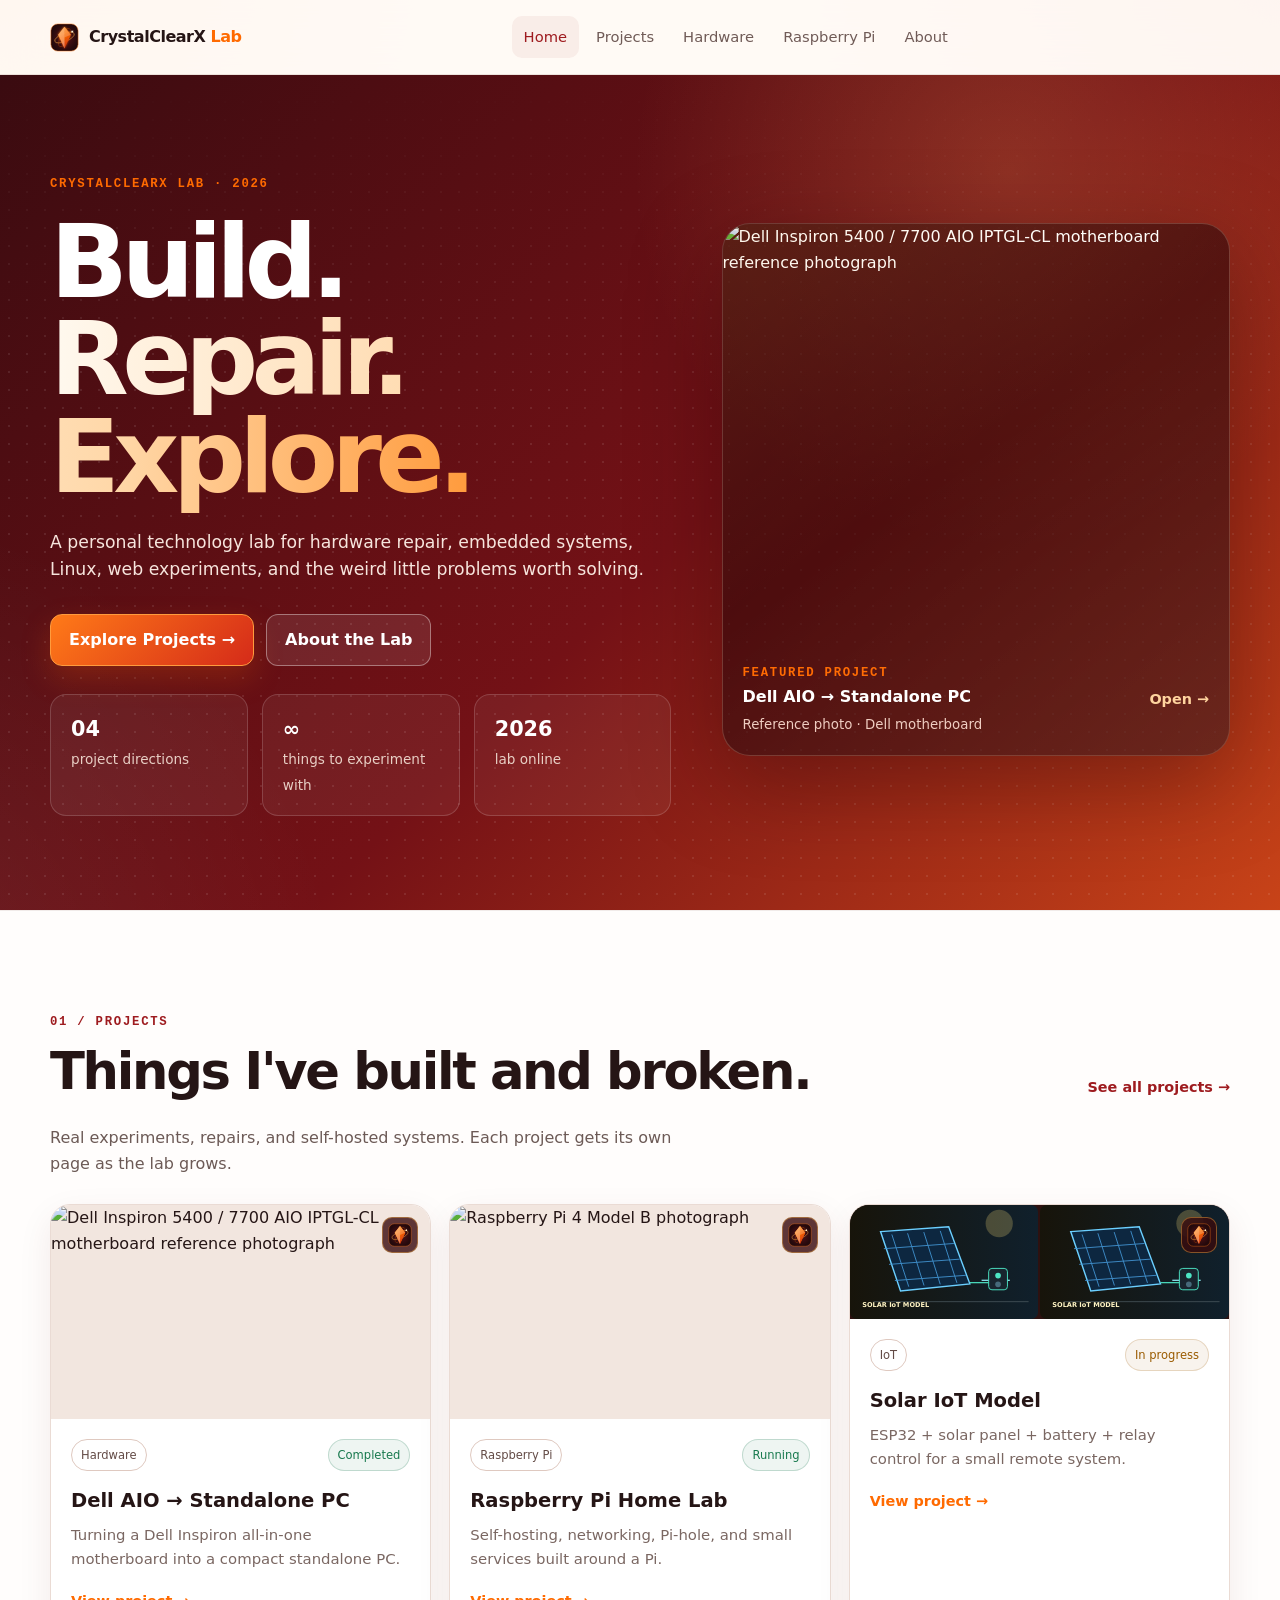
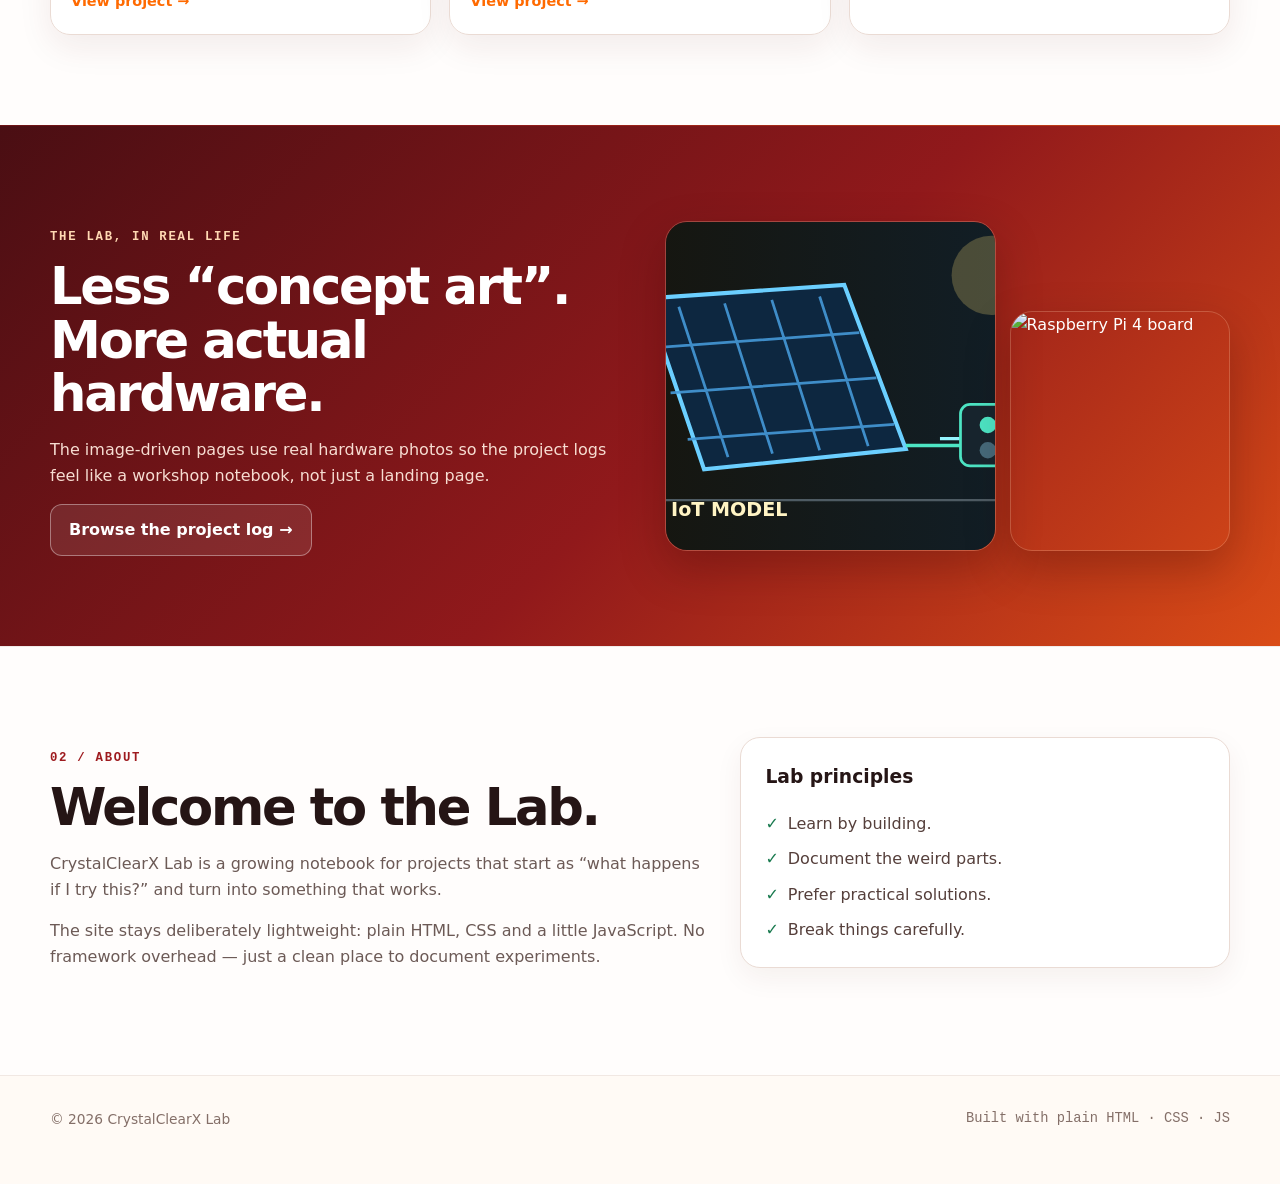
==== commit b3f5e268: "Replace site with CrystalClearX Lab v4" ====
--- a/index.html
+++ b/index.html
@@ -21,11 +21,11 @@
   <p class="lead">A personal technology lab for hardware repair, embedded systems, Linux, web experiments, and the weird little problems worth solving.</p>
   <div class="actions"><a class="button primary" href="projects.html">Explore Projects →</a><a class="button light" href="#about">About the Lab</a></div>
   <div class="stats"><div class="stat"><strong>04</strong><span>project directions</span></div><div class="stat"><strong>∞</strong><span>things to experiment with</span></div><div class="stat"><strong>2026</strong><span>lab online</span></div></div>
-</div><div class="hero-card"><img src="https://upload.wikimedia.org/wikipedia/commons/5/54/Dell_0R230R_motherboard.jpg" alt="Dell motherboard reference photograph" loading="eager"><div class="hero-card-caption"><div><div class="eyebrow">FEATURED PROJECT</div><strong>Dell AIO → Standalone PC</strong><small>Reference photo · Dell motherboard</small></div><a class="link" href="projects/dell-aio.html">Open →</a></div></div></div></section>
+</div><div class="hero-card"><img src="https://i.ebayimg.com/images/g/HbkAAOSwxs9jzsC5/s-l1200.png" alt="Dell Inspiron 5400 / 7700 AIO IPTGL-CL motherboard reference photograph" referrerpolicy="no-referrer" loading="eager"><div class="hero-card-caption"><div><div class="eyebrow">FEATURED PROJECT</div><strong>Dell AIO → Standalone PC</strong><small>Reference photo · Dell motherboard</small></div><a class="link" href="projects/dell-aio.html">Open →</a></div></div></div></section>
 
 <section class="section section-light" id="projects"><div class="container"><div class="section-head"><div><p class="eyebrow dark">01 / PROJECTS</p><h2>Things I've built and broken.</h2></div><a class="link dark-link" href="projects.html">See all projects →</a></div><p class="section-intro dark-copy">Real experiments, repairs, and self-hosted systems. Each project gets its own page as the lab grows.</p>
 <div class="card-grid" style="margin-top:28px">
-  <a class="card" href="projects/dell-aio.html"><div class="card-media"><img src="https://upload.wikimedia.org/wikipedia/commons/5/54/Dell_0R230R_motherboard.jpg" alt="Dell motherboard reference photograph" loading="lazy"></div><div class="card-body"><div class="card-top"><span class="tag">Hardware</span><span class="status done">Completed</span></div><h3>Dell AIO → Standalone PC</h3><p>Turning a Dell Inspiron all-in-one motherboard into a compact standalone PC.</p><span class="link">View project →</span></div></a>
+  <a class="card" href="projects/dell-aio.html"><div class="card-media"><img src="https://i.ebayimg.com/images/g/HbkAAOSwxs9jzsC5/s-l1200.png" alt="Dell Inspiron 5400 / 7700 AIO IPTGL-CL motherboard reference photograph" referrerpolicy="no-referrer" loading="lazy"></div><div class="card-body"><div class="card-top"><span class="tag">Hardware</span><span class="status done">Completed</span></div><h3>Dell AIO → Standalone PC</h3><p>Turning a Dell Inspiron all-in-one motherboard into a compact standalone PC.</p><span class="link">View project →</span></div></a>
   <a class="card" href="projects/raspberry-pi.html"><div class="card-media"><img src="https://upload.wikimedia.org/wikipedia/commons/2/2a/Raspberry_Pi_4_B.png" alt="Raspberry Pi 4 Model B photograph" loading="lazy"></div><div class="card-body"><div class="card-top"><span class="tag">Raspberry Pi</span><span class="status done">Running</span></div><h3>Raspberry Pi Home Lab</h3><p>Self-hosting, networking, Pi-hole, and small services built around a Pi.</p><span class="link">View project →</span></div></a>
   <a class="card" href="projects/solar-iot.html"><div class="card-media dual-photo"><img src="https://upload.wikimedia.org/wikipedia/commons/2/20/ESP32_Espressif_ESP-WROOM-32_Dev_Board.jpg" alt="ESP32 development board photograph" loading="lazy"><img src="https://upload.wikimedia.org/wikipedia/commons/9/96/Solar_panel.jpg" alt="Solar panel photograph" loading="lazy"></div><div class="card-body"><div class="card-top"><span class="tag">IoT</span><span class="status work">In progress</span></div><h3>Solar IoT Model</h3><p>ESP32 + solar panel + battery + relay control for a small remote system.</p><span class="link">View project →</span></div></a>
 </div></div></section>
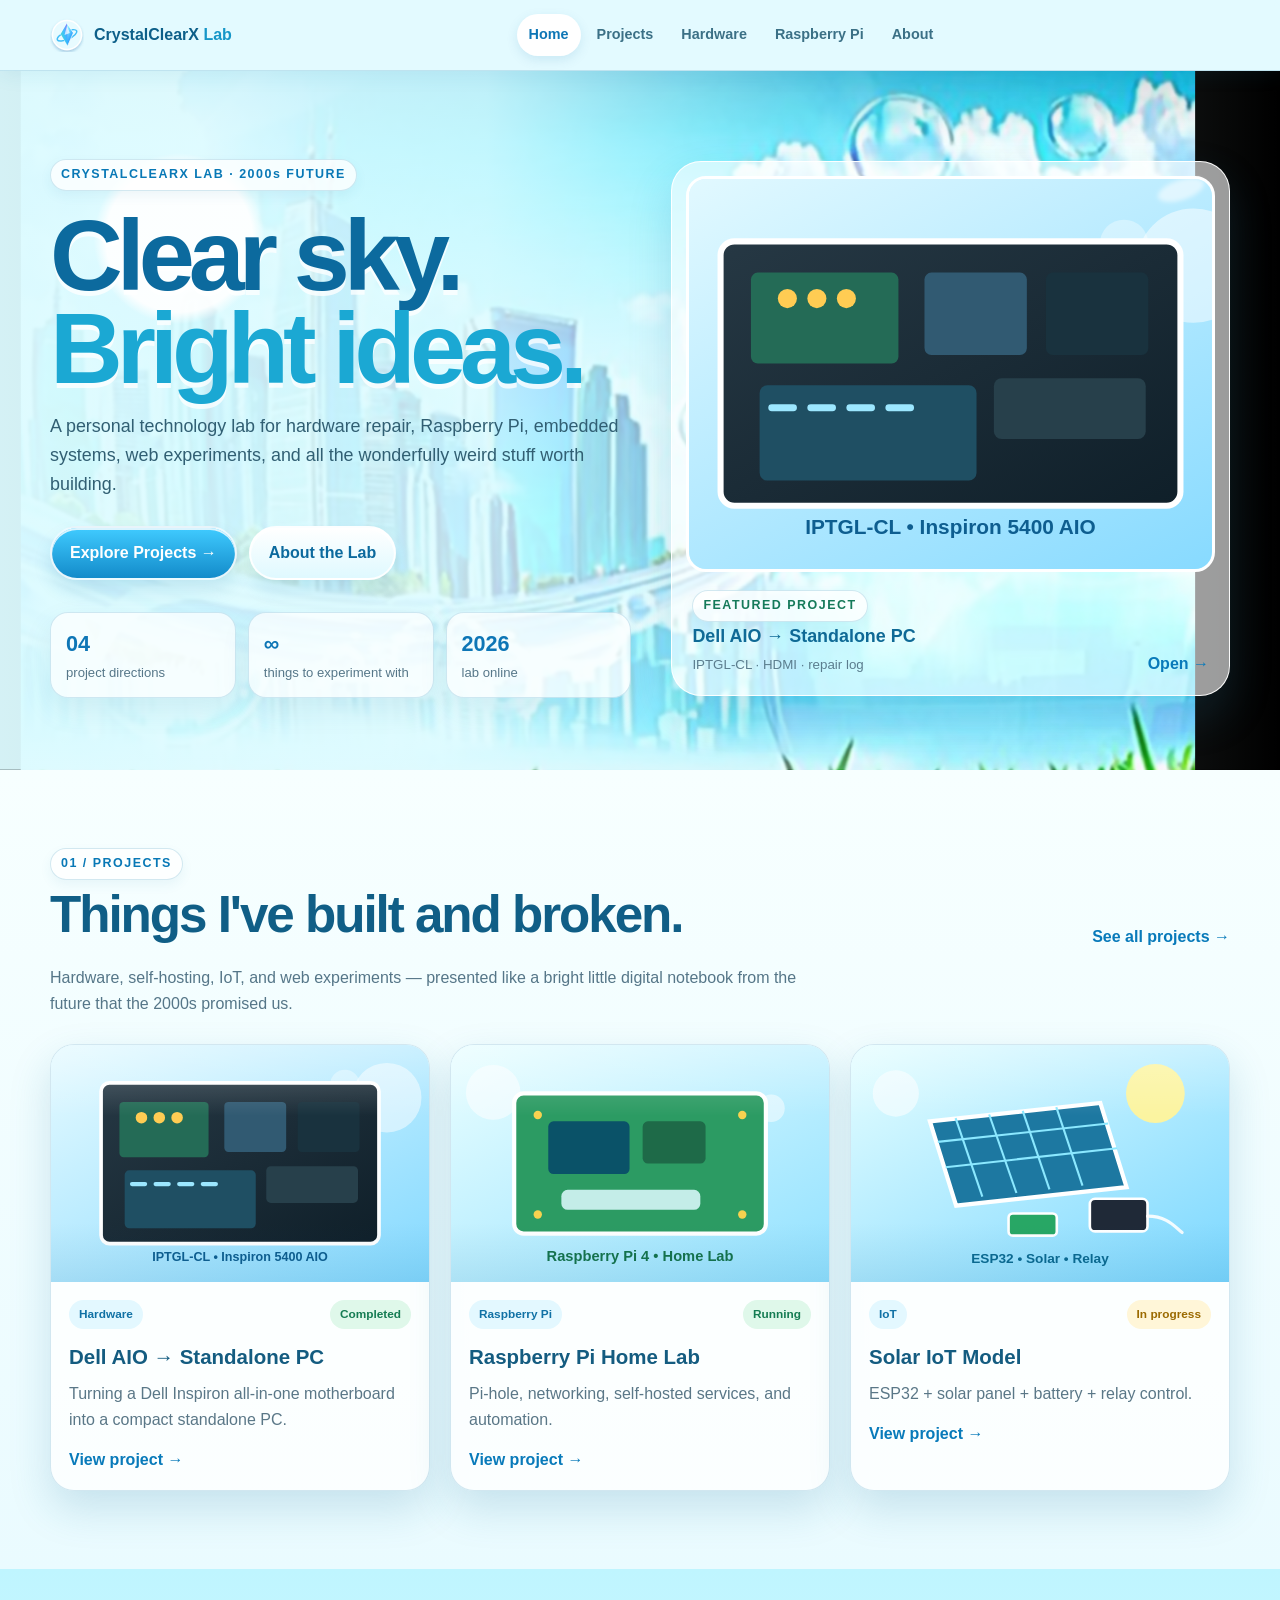
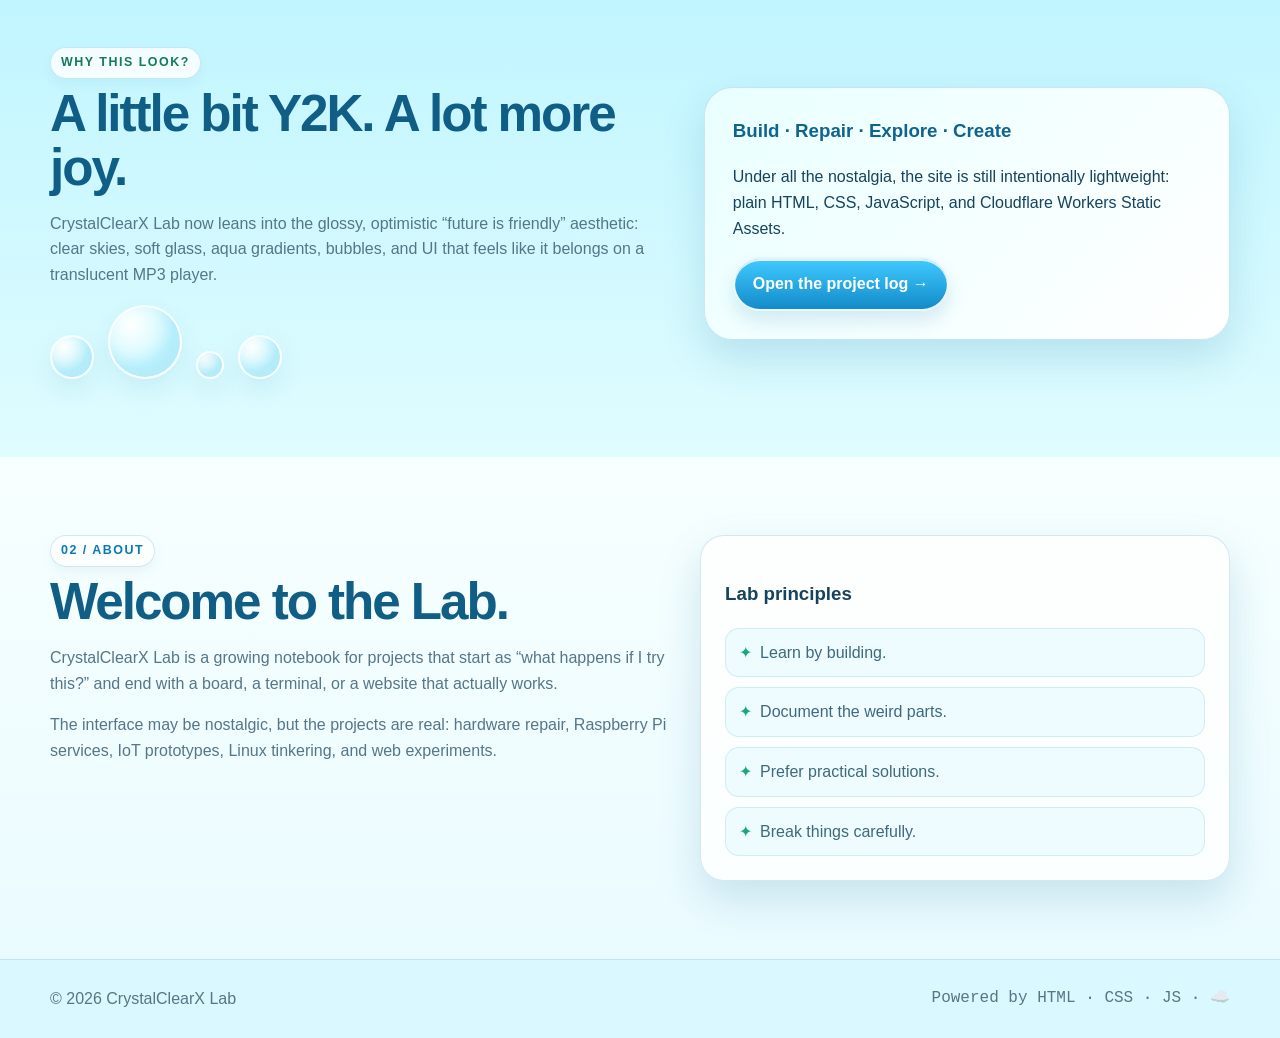
==== commit a1082b4e: "Upgrade CrystalClearX Lab to Frutiger Aero Y2K design" ====
--- a/index.html
+++ b/index.html
@@ -1,39 +1,12 @@
-<!DOCTYPE html>
-<html lang="en">
-<head>
-  <meta charset="UTF-8"><meta name="viewport" content="width=device-width, initial-scale=1.0">
-  <meta name="description" content="CrystalClearX Lab — a personal technology lab for hardware, Raspberry Pi, IoT and web experiments.">
-  <meta property="og:title" content="CrystalClearX Lab"><meta property="og:description" content="Build · Repair · Explore · Create"><meta property="og:type" content="website"><meta property="og:image" content="https://crystalclearx.com/assets/og-card.svg">
-  <link rel="icon" href="favicon.svg" type="image/svg+xml"><link rel="stylesheet" href="style.css">
-  <title>CrystalClearX Lab</title>
-</head>
-<body>
-<header class="nav" id="top"><div class="container nav-inner">
-  <a class="brand" href="index.html"><img src="assets/icon.svg" alt="CrystalClearX icon"><strong>CrystalClearX <span>Lab</span></strong></a>
-  <nav><a class="active" href="index.html">Home</a><a href="projects.html">Projects</a><a href="projects.html#hardware">Hardware</a><a href="projects.html#raspberry-pi">Raspberry Pi</a><a href="#about">About</a></nav>
-  <div class="nav-actions"><button class="icon-btn mobile-toggle" aria-label="Open menu">☰</button></div>
-</div></header>
-
+<!doctype html><html lang="en"><head><meta charset="utf-8"><meta name="viewport" content="width=device-width,initial-scale=1"><meta name="description" content="CrystalClearX Lab — a personal technology lab with a nostalgic Frutiger Aero / Y2K-inspired interface."><meta property="og:title" content="CrystalClearX Lab"><meta property="og:description" content="Build · Repair · Explore · Create"><meta property="og:type" content="website"><link rel="icon" href="favicon.svg" type="image/svg+xml"><link rel="stylesheet" href="style.css"><title>CrystalClearX Lab</title></head><body>
+<header class="nav"><div class="container nav-inner"><a class="brand" href="index.html"><img src="assets/icon.svg" alt="CrystalClearX icon"><strong>CrystalClearX <span>Lab</span></strong></a><nav><a class="active" href="index.html">Home</a><a href="projects.html">Projects</a><a href="projects.html#hardware">Hardware</a><a href="projects.html#raspberry-pi">Raspberry Pi</a><a href="#about">About</a></nav><div class="nav-actions"><button class="icon-btn mobile-toggle" aria-label="Open menu">☰</button></div></div></header>
 <main>
-<section class="hero"><div class="hero-noise"></div><div class="container hero-grid"><div class="hero-copy">
-  <p class="eyebrow">CRYSTALCLEARX LAB · 2026</p>
-  <h1>Build.<br><span>Repair.<br>Explore.</span></h1>
-  <p class="lead">A personal technology lab for hardware repair, embedded systems, Linux, web experiments, and the weird little problems worth solving.</p>
-  <div class="actions"><a class="button primary" href="projects.html">Explore Projects →</a><a class="button light" href="#about">About the Lab</a></div>
-  <div class="stats"><div class="stat"><strong>04</strong><span>project directions</span></div><div class="stat"><strong>∞</strong><span>things to experiment with</span></div><div class="stat"><strong>2026</strong><span>lab online</span></div></div>
-</div><div class="hero-card"><img src="https://i.ebayimg.com/images/g/HbkAAOSwxs9jzsC5/s-l1200.png" alt="Dell Inspiron 5400 / 7700 AIO IPTGL-CL motherboard reference photograph" referrerpolicy="no-referrer" loading="eager"><div class="hero-card-caption"><div><div class="eyebrow">FEATURED PROJECT</div><strong>Dell AIO → Standalone PC</strong><small>Reference photo · Dell motherboard</small></div><a class="link" href="projects/dell-aio.html">Open →</a></div></div></div></section>
-
-<section class="section section-light" id="projects"><div class="container"><div class="section-head"><div><p class="eyebrow dark">01 / PROJECTS</p><h2>Things I've built and broken.</h2></div><a class="link dark-link" href="projects.html">See all projects →</a></div><p class="section-intro dark-copy">Real experiments, repairs, and self-hosted systems. Each project gets its own page as the lab grows.</p>
-<div class="card-grid" style="margin-top:28px">
-  <a class="card" href="projects/dell-aio.html"><div class="card-media"><img src="https://i.ebayimg.com/images/g/HbkAAOSwxs9jzsC5/s-l1200.png" alt="Dell Inspiron 5400 / 7700 AIO IPTGL-CL motherboard reference photograph" referrerpolicy="no-referrer" loading="lazy"></div><div class="card-body"><div class="card-top"><span class="tag">Hardware</span><span class="status done">Completed</span></div><h3>Dell AIO → Standalone PC</h3><p>Turning a Dell Inspiron all-in-one motherboard into a compact standalone PC.</p><span class="link">View project →</span></div></a>
-  <a class="card" href="projects/raspberry-pi.html"><div class="card-media"><img src="https://upload.wikimedia.org/wikipedia/commons/2/2a/Raspberry_Pi_4_B.png" alt="Raspberry Pi 4 Model B photograph" loading="lazy"></div><div class="card-body"><div class="card-top"><span class="tag">Raspberry Pi</span><span class="status done">Running</span></div><h3>Raspberry Pi Home Lab</h3><p>Self-hosting, networking, Pi-hole, and small services built around a Pi.</p><span class="link">View project →</span></div></a>
-  <a class="card" href="projects/solar-iot.html"><div class="card-media dual-photo"><img src="https://upload.wikimedia.org/wikipedia/commons/2/20/ESP32_Espressif_ESP-WROOM-32_Dev_Board.jpg" alt="ESP32 development board photograph" loading="lazy"><img src="https://upload.wikimedia.org/wikipedia/commons/9/96/Solar_panel.jpg" alt="Solar panel photograph" loading="lazy"></div><div class="card-body"><div class="card-top"><span class="tag">IoT</span><span class="status work">In progress</span></div><h3>Solar IoT Model</h3><p>ESP32 + solar panel + battery + relay control for a small remote system.</p><span class="link">View project →</span></div></a>
+<section class="hero"><div class="container hero-grid"><div class="hero-copy"><div class="eyebrow">CRYSTALCLEARX LAB · 2000s FUTURE</div><h1>Clear sky.<br><span>Bright ideas.</span></h1><p class="lead">A personal technology lab for hardware repair, Raspberry Pi, embedded systems, web experiments, and all the wonderfully weird stuff worth building.</p><div class="actions"><a class="button primary" href="projects.html">Explore Projects →</a><a class="button secondary" href="#about">About the Lab</a></div><div class="stats"><div class="stat"><strong>04</strong><span>project directions</span></div><div class="stat"><strong>∞</strong><span>things to experiment with</span></div><div class="stat"><strong>2026</strong><span>lab online</span></div></div></div><div class="hero-card"><img src="assets/thumb-dell.svg" alt="Stylized Dell Inspiron 5400 AIO IPTGL-CL motherboard illustration"><div class="hero-card-caption"><div><div class="eyebrow green">FEATURED PROJECT</div><strong>Dell AIO → Standalone PC</strong><small>IPTGL-CL · HDMI · repair log</small></div><a class="link" href="projects/dell-aio.html">Open →</a></div></div></div></section>
+<section class="section section-light" id="projects"><div class="container"><div class="section-head"><div><div class="eyebrow">01 / PROJECTS</div><h2>Things I've built and broken.</h2></div><a class="link" href="projects.html">See all projects →</a></div><p class="section-intro">Hardware, self-hosting, IoT, and web experiments — presented like a bright little digital notebook from the future that the 2000s promised us.</p><div class="card-grid" style="margin-top:28px">
+<a class="card" href="projects/dell-aio.html"><div class="card-media"><img src="assets/thumb-dell.svg" alt="Dell AIO project illustration"></div><div class="card-body"><div class="card-top"><span class="tag">Hardware</span><span class="status done">Completed</span></div><h3>Dell AIO → Standalone PC</h3><p>Turning a Dell Inspiron all-in-one motherboard into a compact standalone PC.</p><span class="link">View project →</span></div></a>
+<a class="card" href="projects/raspberry-pi.html"><div class="card-media"><img src="assets/thumb-pi.svg" alt="Raspberry Pi home lab illustration"></div><div class="card-body"><div class="card-top"><span class="tag">Raspberry Pi</span><span class="status done">Running</span></div><h3>Raspberry Pi Home Lab</h3><p>Pi-hole, networking, self-hosted services, and automation.</p><span class="link">View project →</span></div></a>
+<a class="card" href="projects/solar-iot.html"><div class="card-media"><img src="assets/thumb-solar.svg" alt="Solar IoT project illustration"></div><div class="card-body"><div class="card-top"><span class="tag">IoT</span><span class="status work">In progress</span></div><h3>Solar IoT Model</h3><p>ESP32 + solar panel + battery + relay control.</p><span class="link">View project →</span></div></a>
 </div></div></section>
-
-<section class="section section-red"><div class="container photo-band"><div><p class="eyebrow white">THE LAB, IN REAL LIFE</p><h2>Less “concept art”.<br>More actual hardware.</h2><p class="section-intro white-copy">The image-driven pages use real hardware photos so the project logs feel like a workshop notebook, not just a landing page.</p><a class="button light" href="projects.html">Browse the project log →</a></div><div class="photo-stack"><img src="https://upload.wikimedia.org/wikipedia/commons/2/20/ESP32_Espressif_ESP-WROOM-32_Dev_Board.jpg" alt="ESP32 board" loading="lazy"><img src="https://upload.wikimedia.org/wikipedia/commons/2/2a/Raspberry_Pi_4_B.png" alt="Raspberry Pi 4 board" loading="lazy"></div></div></section>
-
-<section class="section section-light" id="about"><div class="container detail-grid"><div><p class="eyebrow dark">02 / ABOUT</p><h2>Welcome to the Lab.</h2><p class="section-intro dark-copy">CrystalClearX Lab is a growing notebook for projects that start as “what happens if I try this?” and turn into something that works.</p><p class="section-intro dark-copy">The site stays deliberately lightweight: plain HTML, CSS and a little JavaScript. No framework overhead — just a clean place to document experiments.</p></div><div class="panel light-panel"><h3>Lab principles</h3><div class="checklist"><div class="check">Learn by building.</div><div class="check">Document the weird parts.</div><div class="check">Prefer practical solutions.</div><div class="check">Break things carefully.</div></div></div></div></section>
-</main>
-<footer class="footer"><div class="container footer-inner"><span>© 2026 CrystalClearX Lab</span><span class="mono">Built with plain HTML · CSS · JS</span></div></footer>
-<script src="app.js" defer></script>
-</body></html>
+<section class="section section-aqua"><div class="container photo-band"><div><div class="eyebrow green">WHY THIS LOOK?</div><h2>A little bit Y2K. A lot more joy.</h2><p class="section-intro">CrystalClearX Lab now leans into the glossy, optimistic “future is friendly” aesthetic: clear skies, soft glass, aqua gradients, bubbles, and UI that feels like it belongs on a translucent MP3 player.</p><div class="bubble-row"><span class="bubble b1"></span><span class="bubble b2"></span><span class="bubble b3"></span><span class="bubble b1"></span></div></div><div class="aero-callout"><h3>Build · Repair · Explore · Create</h3><p>Under all the nostalgia, the site is still intentionally lightweight: plain HTML, CSS, JavaScript, and Cloudflare Workers Static Assets.</p><a class="button primary" href="projects.html">Open the project log →</a></div></div></section>
+<section class="section section-light" id="about"><div class="container detail-grid"><div><div class="eyebrow">02 / ABOUT</div><h2>Welcome to the Lab.</h2><p class="section-intro">CrystalClearX Lab is a growing notebook for projects that start as “what happens if I try this?” and end with a board, a terminal, or a website that actually works.</p><p class="section-intro">The interface may be nostalgic, but the projects are real: hardware repair, Raspberry Pi services, IoT prototypes, Linux tinkering, and web experiments.</p></div><div class="panel"><h3>Lab principles</h3><div class="checklist"><div class="check">Learn by building.</div><div class="check">Document the weird parts.</div><div class="check">Prefer practical solutions.</div><div class="check">Break things carefully.</div></div></div></div></section>
+</main><footer class="footer"><div class="container footer-inner"><span>© 2026 CrystalClearX Lab</span><span class="mono">Powered by HTML · CSS · JS · ☁️</span></div></footer><script src="app.js" defer></script></body></html>
--- a/style.css
+++ b/style.css
@@ -1,17 +1,7 @@
-*{box-sizing:border-box}
-:root{--bg:#fffaf5;--paper:#ffffff;--ink:#251515;--muted:#735f5b;--line:#eadbd4;--red:#9e1b1f;--red2:#c82920;--orange:#ff6a00;--orange2:#ff9b3d;--deep:#3a0b10;--deep2:#691016;--good:#18794e;--warn:#9a5b00;--shadow:0 18px 60px rgba(77,24,18,.12)}
-html{scroll-behavior:smooth}
-body{margin:0;color:var(--ink);background:radial-gradient(700px 400px at 0% 0%,rgba(255,122,24,.13),transparent 60%),radial-gradient(800px 440px at 100% 0%,rgba(158,27,31,.12),transparent 58%),var(--bg);font-family:Inter,system-ui,-apple-system,BlinkMacSystemFont,"Segoe UI",sans-serif;line-height:1.6}
-a{color:inherit;text-decoration:none}img{max-width:100%;display:block}.container{width:min(1180px,calc(100% - 40px));margin:auto}
-.nav{position:sticky;top:0;z-index:20;border-bottom:1px solid rgba(79,20,17,.10);backdrop-filter:blur(18px);background:rgba(255,250,245,.84)}.nav-inner{height:74px;display:flex;align-items:center;justify-content:space-between;gap:20px}.brand{display:flex;align-items:center;gap:10px;font-weight:800;letter-spacing:-.03em}.brand img{width:29px;height:29px}.brand strong{color:var(--ink)}.brand span{color:var(--orange)}nav{display:flex;align-items:center;gap:5px}nav a{color:#705b57;padding:9px 12px;border-radius:10px;font-size:.92rem}nav a:hover,nav a.active{color:var(--red);background:rgba(158,27,31,.06)}.nav-actions{display:flex;gap:8px}.icon-btn{width:38px;height:38px;border:1px solid var(--line);background:#fff;color:var(--ink);border-radius:11px;cursor:pointer}.mobile-toggle{display:none}
-.hero{position:relative;overflow:hidden;padding:88px 0 94px;color:#fff;background:linear-gradient(135deg,#3a0b10 0%,#741116 54%,#c84318 100%)}.hero::before{content:"";position:absolute;inset:-30%;background:radial-gradient(circle at 68% 26%,rgba(255,174,91,.20),transparent 22%),radial-gradient(circle at 10% 90%,rgba(255,255,255,.08),transparent 24%);pointer-events:none}.hero-noise{position:absolute;inset:0;opacity:.09;background-image:radial-gradient(#fff 1px,transparent 1px);background-size:18px 18px;mask-image:linear-gradient(to bottom,transparent 0%,#000 35%,#000 100%)}.hero-grid{position:relative;display:grid;grid-template-columns:1.1fr .9fr;align-items:center;gap:50px}.eyebrow{font-family:"Space Mono",monospace;font-size:.77rem;letter-spacing:.14em;color:var(--orange);font-weight:800}.eyebrow.dark{color:var(--red)}.eyebrow.white{color:#ffd9b3}.hero h1{font-size:clamp(3.4rem,8vw,6.8rem);line-height:.95;letter-spacing:-.065em;margin:18px 0 24px}.hero h1 span{background:linear-gradient(90deg,#fff9ef,#ffd7a7 55%,#ff9b3d);-webkit-background-clip:text;background-clip:text;color:transparent}.lead{font-size:1.08rem;color:#f7e5dd;max-width:650px}.actions{display:flex;gap:12px;flex-wrap:wrap;margin-top:30px}.button{display:inline-flex;align-items:center;gap:8px;padding:12px 18px;border-radius:12px;border:1px solid rgba(255,255,255,.24);background:rgba(255,255,255,.08);font-weight:750}.button.primary{border-color:#ff9b3d;background:linear-gradient(135deg,#ff7a18,#d52b19);box-shadow:0 12px 30px rgba(255,95,0,.22)}.button.light{color:#fff;background:rgba(255,255,255,.09);border-color:rgba(255,255,255,.38)}.button:hover{transform:translateY(-1px);border-color:#ffbf7a}
-.hero-card{border:1px solid rgba(255,220,188,.22);background:rgba(48,8,11,.62);border-radius:28px;overflow:hidden;box-shadow:0 26px 90px rgba(32,3,5,.35);position:relative}.hero-card::after{content:"";position:absolute;inset:0;background:linear-gradient(145deg,rgba(255,179,71,.11),transparent 45%,rgba(255,255,255,.06));pointer-events:none}.hero-card img{width:100%;aspect-ratio:1.2;object-fit:cover}.hero-card-caption{padding:18px 20px 20px;display:flex;justify-content:space-between;align-items:center;gap:12px}.hero-card-caption strong{display:block}.hero-card-caption small{display:block;color:#efccc0;margin-top:4px}.link{display:inline-flex;gap:7px;color:var(--orange);font-weight:800;font-size:.9rem}.hero .link{color:#ffd29a}
-.stats{display:grid;grid-template-columns:repeat(3,1fr);gap:14px;margin-top:28px}.stat{padding:18px 20px;border:1px solid rgba(255,255,255,.16);background:rgba(255,255,255,.055);border-radius:16px}.stat strong{display:block;font-size:1.3rem}.stat span{color:#e8cfc5;font-size:.85rem}
-.section{padding:90px 0;border-top:1px solid rgba(85,28,22,.08)}.section-light{background:rgba(255,255,255,.70)}.section-red{background:linear-gradient(135deg,#4a0e13,#91191b 55%,#da4c17);color:#fff}.section-head{display:flex;justify-content:space-between;align-items:flex-end;gap:20px;margin-bottom:26px}.section h2{font-size:clamp(2.1rem,4vw,3.5rem);line-height:1.05;letter-spacing:-.045em;margin:8px 0 0}.section-intro{color:var(--muted);max-width:660px}.dark-copy{color:#6c5a56}.white-copy{color:#f7ddd2}.dark-link{color:var(--red)}
-.card-grid{display:grid;grid-template-columns:repeat(3,1fr);gap:18px}.card{background:rgba(255,255,255,.95);border:1px solid var(--line);border-radius:20px;overflow:hidden;box-shadow:0 12px 34px rgba(90,30,22,.08);transition:.22s ease}.card:hover{transform:translateY(-5px);border-color:#e2b9a1;box-shadow:0 20px 50px rgba(90,30,22,.14)}.card-media{position:relative;overflow:hidden;background:#f2e6df}.card-media img{width:100%;aspect-ratio:16/9;object-fit:cover}.card-media.dual-photo{display:grid;grid-template-columns:1fr 1fr;gap:2px;background:#2d1110}.card-media.dual-photo img{height:100%;aspect-ratio:auto;object-fit:cover}.card-media::after{content:"";position:absolute;right:12px;top:12px;width:34px;height:34px;border-radius:10px;background:rgba(57,10,13,.80) url("assets/icon.svg") center/24px 24px no-repeat;border:1px solid rgba(255,179,71,.42);backdrop-filter:blur(8px)}.card-body{padding:20px}.card-top{display:flex;justify-content:space-between;align-items:center;gap:10px}.tag,.status{font-size:.72rem;border-radius:999px;padding:6px 9px;border:1px solid #dfc9c0;color:#634b46}.status.done{color:var(--good);border-color:rgba(24,121,78,.22);background:rgba(24,121,78,.07)}.status.work{color:var(--warn);border-color:rgba(154,91,0,.20);background:rgba(154,91,0,.07)}.card h3{margin:14px 0 8px;font-size:1.22rem}.card p{color:#7a6762;margin:0 0 16px;font-size:.93rem}
-.filters{display:flex;gap:8px;flex-wrap:wrap;margin:22px 0 30px}.filter{border:1px solid var(--line);background:#fff;color:#765f59;padding:8px 13px;border-radius:999px;cursor:pointer}.filter.active,.filter:hover{color:#fff;border-color:var(--red);background:linear-gradient(135deg,var(--red),var(--orange))}
-.detail-hero{padding:58px 0 36px}.project-index{padding-bottom:54px}.back{color:#795f58;font-size:.9rem}.detail-grid{display:grid;grid-template-columns:1.15fr .85fr;gap:28px;align-items:start}.detail-split{display:grid;grid-template-columns:1fr 1fr;gap:14px}.detail-title{font-size:clamp(2.6rem,6vw,5.4rem);letter-spacing:-.06em;line-height:.98;margin:14px 0 20px}.dark-title{color:var(--ink)}.detail-copy{color:#7a6762;font-size:1.06rem;max-width:760px}.meta{display:flex;gap:8px;flex-wrap:wrap;margin:22px 0}.chip{border:1px solid var(--line);border-radius:999px;padding:7px 10px;color:#735d57;font-size:.78rem;background:#fff}.detail-image{border:1px solid var(--line);background:#fff;border-radius:22px;overflow:hidden;box-shadow:var(--shadow)}.detail-image img{width:100%;display:block;max-height:520px;object-fit:cover}.photo-frame img{background:#f0e6e0}.panel{border:1px solid rgba(255,255,255,.12);border-radius:20px;background:rgba(42,8,11,.30);padding:24px}.light-panel{background:#fff;border-color:var(--line);box-shadow:0 10px 28px rgba(90,30,22,.06)}.panel h3{margin-top:0}.checklist{display:grid;gap:10px}.check{display:flex;gap:9px;color:#553f3b}.check::before{content:"✓";color:var(--good);font-weight:900}.muted-dark{color:#7b6761}.content-grid{display:grid;grid-template-columns:minmax(0,1fr) 300px;gap:22px}.gallery{display:grid;grid-template-columns:repeat(2,1fr);gap:12px}.gallery img{width:100%;aspect-ratio:1.25;object-fit:cover;border-radius:14px;border:1px solid var(--line);background:#f4e9e2}.notice{border-left:3px solid var(--orange);padding:12px 14px;background:rgba(255,106,0,.06);color:#6d5047;border-radius:0 12px 12px 0}.photo-credit{font-size:.76rem;max-width:680px}.footer{padding:32px 0 54px;color:#846f68;border-top:1px solid rgba(85,28,22,.08);font-size:.86rem;background:#fffaf5}.footer-inner{display:flex;justify-content:space-between;gap:20px;flex-wrap:wrap}.mono{font-family:"Space Mono",monospace}.photo-band{display:grid;grid-template-columns:1fr 1fr;gap:50px;align-items:center}.photo-stack{display:grid;grid-template-columns:1.2fr .8fr;gap:14px;align-items:end}.photo-stack img{width:100%;height:330px;object-fit:cover;border-radius:22px;border:1px solid rgba(255,215,185,.24);box-shadow:0 18px 45px rgba(36,3,5,.25)}.photo-stack img:last-child{height:240px}
-.mobile-toggle{display:none}
-[data-hidden="true"]{display:none!important}
-@media(max-width:900px){.hero-grid,.detail-grid,.content-grid,.photo-band{grid-template-columns:1fr}.hero-card{max-width:720px}.card-grid{grid-template-columns:1fr 1fr}.gallery{grid-template-columns:1fr 1fr}.photo-stack{max-width:720px}}
-@media(max-width:720px){.container{width:min(100% - 28px,1180px)}.mobile-toggle{display:block}.nav-inner{height:66px}.nav nav{display:none;position:absolute;left:14px;right:14px;top:62px;padding:8px;border:1px solid var(--line);border-radius:16px;background:rgba(255,250,245,.98);box-shadow:var(--shadow);flex-direction:column;align-items:stretch}.nav.open nav{display:flex}nav a{padding:11px 13px}.hero{padding:62px 0}.hero h1{font-size:clamp(3rem,16vw,5rem)}.stats,.card-grid,.gallery,.detail-split{grid-template-columns:1fr}.section{padding:72px 0}.section-head{align-items:flex-start;flex-direction:column}.detail-title{font-size:clamp(2.6rem,13vw,4rem)}.hero-card-caption{align-items:flex-start;flex-direction:column}.photo-stack{grid-template-columns:1fr}.photo-stack img,.photo-stack img:last-child{height:260px}}
+*{box-sizing:border-box}html{scroll-behavior:smooth}body{margin:0;font-family:Tahoma,"Segoe UI",Arial,sans-serif;color:#16435b;background:linear-gradient(180deg,#bdf4ff 0,#f4ffff 34%,#effcff 100%);line-height:1.6}a{color:inherit;text-decoration:none}img{max-width:100%;display:block}.container{width:min(1180px,calc(100% - 32px));margin:auto}
+:root{--sky:#5bd5ff;--blue:#148ed0;--blue2:#0f6bb1;--aqua:#32d7c1;--green:#43bf8d;--white:#ffffff;--glass:rgba(255,255,255,.75);--line:rgba(67,157,198,.28);--ink:#16435b;--muted:#54778a;--shadow:0 18px 42px rgba(27,116,153,.18);--deep:#0e629e}
+.nav{position:sticky;top:0;z-index:30;background:rgba(237,252,255,.78);backdrop-filter:blur(16px);border-bottom:1px solid rgba(60,144,184,.22);box-shadow:0 5px 18px rgba(36,125,160,.08)}.nav-inner{height:70px;display:flex;align-items:center;justify-content:space-between;gap:18px}.brand{display:flex;align-items:center;gap:10px;font-weight:800;color:#0d5f89}.brand img{width:34px;height:34px}.brand span{color:#1596c8}.nav nav{display:flex;align-items:center;gap:4px}.nav nav a{padding:9px 12px;border-radius:999px;color:#3b7086;font-weight:700;font-size:.9rem}.nav nav a:hover,.nav nav a.active{background:#fff;color:#0e76b6;box-shadow:0 4px 12px rgba(15,110,165,.12)}.nav-actions{display:flex;gap:8px}.icon-btn{width:38px;height:38px;border:1px solid var(--line);border-radius:50%;background:#fff;color:#1676af;cursor:pointer;box-shadow:0 6px 14px rgba(17,103,145,.09)}.mobile-toggle{display:none}
+.hero{position:relative;overflow:hidden;min-height:680px;padding:88px 0 72px;background-image:linear-gradient(90deg,rgba(221,251,255,.96) 0%,rgba(221,251,255,.86) 38%,rgba(221,251,255,.22) 72%,rgba(221,251,255,0) 100%),url('assets/frutiger-aero-reference.png');background-size:cover;background-position:center right}.hero:before{content:"";position:absolute;inset:0;background:radial-gradient(circle at 14% 24%,rgba(255,255,255,.92) 0 6%,transparent 7%),radial-gradient(circle at 80% 22%,rgba(255,255,255,.35) 0 2%,transparent 3%);pointer-events:none}.hero-grid{position:relative;display:grid;grid-template-columns:1.02fr .98fr;align-items:center;gap:40px}.hero-copy{max-width:640px}.eyebrow{display:inline-block;font-size:.78rem;letter-spacing:.12em;font-weight:900;color:#0878b6;padding:5px 10px;border-radius:999px;background:rgba(255,255,255,.8);border:1px solid rgba(14,126,174,.18);box-shadow:0 5px 12px rgba(44,130,163,.07)}.eyebrow.green{color:#157a5a}.hero h1{margin:18px 0 18px;font-size:clamp(3.4rem,8vw,6.3rem);line-height:.92;letter-spacing:-.06em;color:#0c6a9e;text-shadow:0 5px 0 rgba(255,255,255,.75)}.hero h1 span{color:#1ba8d3}.lead{max-width:600px;font-size:1.12rem;color:#315f73}.actions{display:flex;gap:12px;flex-wrap:wrap;margin-top:28px}.button{display:inline-flex;align-items:center;gap:8px;padding:12px 18px;border-radius:999px;border:2px solid rgba(255,255,255,.9);font-weight:900;box-shadow:0 10px 18px rgba(16,112,160,.14),inset 0 2px 0 rgba(255,255,255,.8);transition:.18s ease}.button:hover{transform:translateY(-2px)}.button.primary{color:#fff;background:linear-gradient(180deg,#40cbff,#138bca)}.button.secondary{color:#0c6a9e;background:linear-gradient(180deg,#fff,#dff9ff)}.stats{display:grid;grid-template-columns:repeat(3,1fr);gap:12px;margin-top:32px}.stat{padding:14px 15px;background:rgba(255,255,255,.72);border:1px solid rgba(59,151,191,.22);border-radius:18px;box-shadow:0 12px 28px rgba(35,119,151,.1)}.stat strong{display:block;font-size:1.35rem;color:#0e76b6}.stat span{display:block;color:#567789;font-size:.82rem}.hero-card{position:relative;padding:14px;border-radius:30px;background:rgba(255,255,255,.6);border:1px solid rgba(255,255,255,.95);box-shadow:0 20px 44px rgba(31,118,153,.18)}.hero-card:after{content:"";position:absolute;right:24px;top:18px;width:48px;height:20px;background:rgba(255,255,255,.55);border-radius:50%;transform:rotate(-18deg);filter:blur(2px)}.hero-card img{width:100%;aspect-ratio:4/3;object-fit:cover;border-radius:20px;border:3px solid #fff;background:#d7f7ff}.hero-card-caption{display:flex;justify-content:space-between;gap:18px;align-items:end;padding:18px 6px 4px}.hero-card-caption strong{display:block;color:#0f6a96;font-size:1.12rem}.hero-card-caption small{color:#5b7d8e}.link{color:#087aba;font-weight:900}.link:hover{text-decoration:underline}
+.section{padding:78px 0}.section-light{background:linear-gradient(180deg,#f7ffff,#eafbff)}.section-aqua{background:linear-gradient(180deg,#bff5ff,#dffcff)}.section-head{display:flex;align-items:end;justify-content:space-between;gap:20px}.section h2{margin:8px 0 8px;font-size:clamp(2.2rem,4vw,3.4rem);line-height:1.05;color:#105e86;letter-spacing:-.04em}.section-intro{max-width:760px;color:#557688}.card-grid{display:grid;grid-template-columns:repeat(3,1fr);gap:20px}.card{background:rgba(255,255,255,.8);border:1px solid rgba(75,156,190,.24);border-radius:24px;overflow:hidden;box-shadow:var(--shadow);transition:.2s ease;display:flex;flex-direction:column}.card:hover{transform:translateY(-5px);box-shadow:0 25px 50px rgba(29,113,151,.22)}.card[data-hidden="true"]{display:none}.card-media{position:relative;background:#d9f7ff;aspect-ratio:16/10;overflow:hidden}.card-media img{width:100%;height:100%;object-fit:cover}.card-media:after{content:"";position:absolute;inset:0;background:linear-gradient(180deg,rgba(255,255,255,.28),transparent 30%,transparent 75%,rgba(0,75,123,.08))}.card-body{padding:18px}.card-top{display:flex;justify-content:space-between;gap:8px;align-items:center}.tag,.status,.chip{display:inline-flex;align-items:center;padding:5px 10px;border-radius:999px;font-size:.74rem;font-weight:900}.tag{background:#e3f8ff;color:#1071a5}.status.done{background:#dff8ea;color:#157c53}.status.work{background:#fff6d8;color:#9b6a00}.card h3{margin:12px 0 8px;font-size:1.28rem;color:#145c80}.card p{margin:0 0 14px;color:#5a7787}.dual-photo{display:grid;grid-template-columns:1fr 1fr;gap:4px}.dual-photo img{width:100%;height:100%;object-fit:cover}.photo-band{display:grid;grid-template-columns:1.08fr .92fr;align-items:center;gap:36px}.aero-callout{background:linear-gradient(135deg,#e9ffff,#fff);border:1px solid rgba(64,154,193,.25);border-radius:28px;padding:28px;box-shadow:var(--shadow)}.aero-callout h3{margin-top:0;color:#10638d}.bubble-row{display:flex;gap:14px;align-items:end;flex-wrap:wrap;margin-top:18px}.bubble{border-radius:50%;background:radial-gradient(circle at 30% 25%,#fff,rgba(255,255,255,.28) 35%,rgba(100,220,255,.2) 60%,rgba(0,150,220,.08) 100%);border:2px solid rgba(255,255,255,.9);box-shadow:inset -8px -10px 18px rgba(55,167,207,.12),0 10px 24px rgba(48,144,179,.12)}.b1{width:44px;height:44px}.b2{width:74px;height:74px}.b3{width:28px;height:28px}.detail-grid{display:grid;grid-template-columns:1.08fr .92fr;gap:28px}.panel{background:rgba(255,255,255,.82);border:1px solid rgba(79,158,190,.24);border-radius:24px;padding:24px;box-shadow:var(--shadow)}.detail-hero{padding:74px 0 48px;background:linear-gradient(180deg,#c8f8ff,#effcff)}.detail-title{margin:10px 0 16px;font-size:clamp(2.8rem,6vw,5.2rem);line-height:.95;letter-spacing:-.05em;color:#0c6594}.detail-copy{font-size:1.08rem;color:#527487;max-width:720px}.meta{display:flex;gap:8px;flex-wrap:wrap;margin-top:18px}.chip{background:#fff;color:#1571a4;border:1px solid rgba(65,151,188,.18)}.detail-image{background:#dffaff;border-radius:26px;padding:12px;border:1px solid rgba(65,151,188,.22);box-shadow:var(--shadow)}.detail-image img{width:100%;border-radius:18px;aspect-ratio:4/3;object-fit:cover;background:#d7f8ff}.content-grid{display:grid;grid-template-columns:1fr 280px;gap:20px}.checklist{display:grid;gap:10px}.check{background:#effcff;border:1px solid rgba(55,159,190,.17);padding:11px 13px;border-radius:14px;color:#3c6a7c}.check:before{content:"✦";color:#18a97a;margin-right:8px}.filters{display:flex;gap:8px;flex-wrap:wrap;margin:24px 0 28px}.filter{border:1px solid rgba(59,151,191,.24);background:#fff;color:#4c7181;border-radius:999px;padding:8px 13px;font-weight:800;cursor:pointer;box-shadow:0 5px 12px rgba(38,117,146,.08)}.filter.active,.filter:hover{color:#fff;background:linear-gradient(180deg,#40cfff,#118bc8);border-color:transparent}.project-index{min-height:calc(100vh - 70px)}.back{color:#087aba;font-weight:900}.footer{padding:26px 0;background:#d9f8ff;border-top:1px solid rgba(57,148,182,.18);color:#577684}.footer-inner{display:flex;justify-content:space-between;gap:16px;flex-wrap:wrap}.mono{font-family:ui-monospace,SFMono-Regular,Menlo,monospace}.credit{font-size:.84rem;color:#698594}.mobile-toggle{display:none}
+@media(max-width:900px){.hero{min-height:auto;padding:64px 0}.hero-grid,.detail-grid,.photo-band,.content-grid{grid-template-columns:1fr}.hero-card{max-width:680px}.card-grid{grid-template-columns:repeat(2,1fr)}.nav nav{display:none}.mobile-toggle{display:block}.nav.open nav{position:absolute;top:70px;left:16px;right:16px;display:flex;flex-direction:column;align-items:stretch;background:rgba(248,255,255,.96);padding:10px;border:1px solid rgba(60,145,184,.2);border-radius:18px;box-shadow:var(--shadow)}.nav.open nav a{display:block}.stats{grid-template-columns:1fr}}
+@media(max-width:620px){.container{width:min(100% - 22px,1180px)}.hero{background-image:linear-gradient(180deg,rgba(231,252,255,.94),rgba(231,252,255,.78)),url('assets/frutiger-aero-reference.png');background-position:center}.hero h1{font-size:clamp(3rem,17vw,4.4rem)}.section{padding:60px 0}.card-grid{grid-template-columns:1fr}.section-head{align-items:start;flex-direction:column}.hero-card-caption{flex-direction:column;align-items:start}.detail-title{font-size:clamp(2.6rem,14vw,4rem)}.footer-inner{flex-direction:column}.detail-hero{padding:58px 0 36px}}
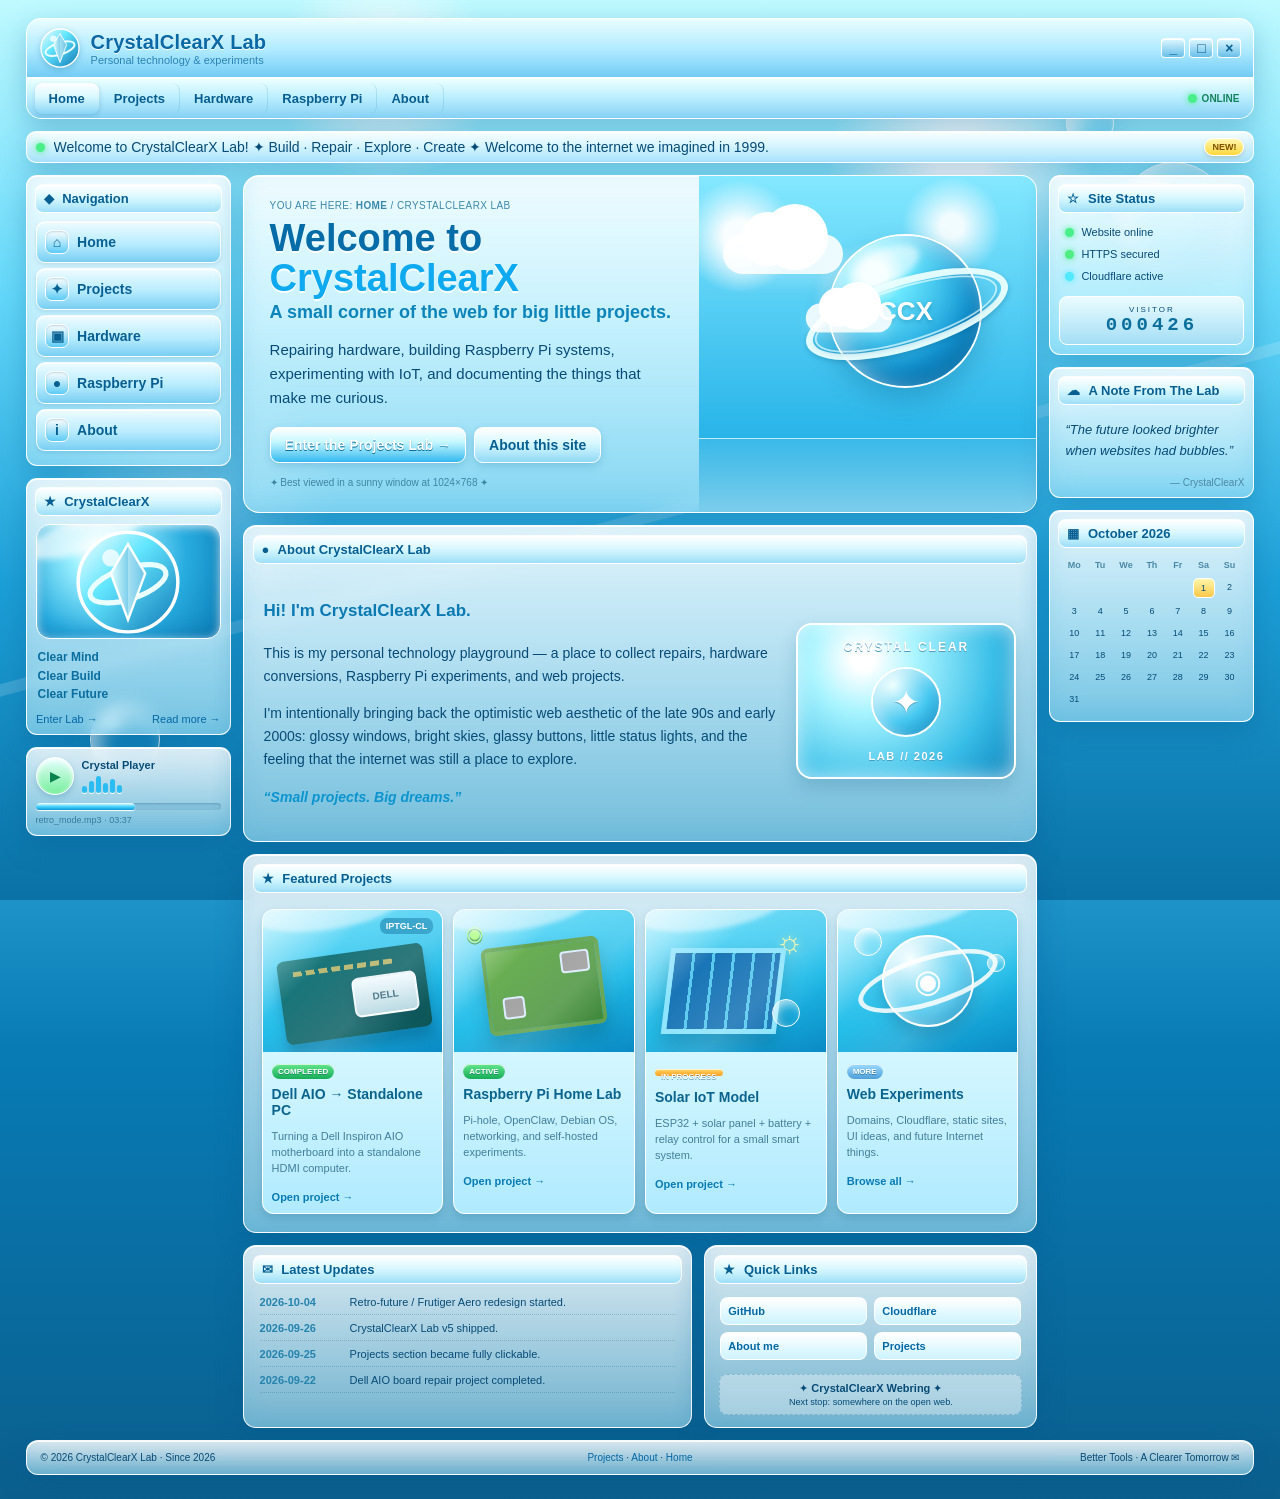
==== commit bd0cd60a: "More 90s features added" ====
--- a/index.html
+++ b/index.html
@@ -1,12 +1,188 @@
-<!doctype html><html lang="en"><head><meta charset="utf-8"><meta name="viewport" content="width=device-width,initial-scale=1"><meta name="description" content="CrystalClearX Lab — a personal technology lab with a nostalgic Frutiger Aero / Y2K-inspired interface."><meta property="og:title" content="CrystalClearX Lab"><meta property="og:description" content="Build · Repair · Explore · Create"><meta property="og:type" content="website"><link rel="icon" href="favicon.svg" type="image/svg+xml"><link rel="stylesheet" href="style.css"><title>CrystalClearX Lab</title></head><body>
-<header class="nav"><div class="container nav-inner"><a class="brand" href="index.html"><img src="assets/icon.svg" alt="CrystalClearX icon"><strong>CrystalClearX <span>Lab</span></strong></a><nav><a class="active" href="index.html">Home</a><a href="projects.html">Projects</a><a href="projects.html#hardware">Hardware</a><a href="projects.html#raspberry-pi">Raspberry Pi</a><a href="#about">About</a></nav><div class="nav-actions"><button class="icon-btn mobile-toggle" aria-label="Open menu">☰</button></div></div></header>
-<main>
-<section class="hero"><div class="container hero-grid"><div class="hero-copy"><div class="eyebrow">CRYSTALCLEARX LAB · 2000s FUTURE</div><h1>Clear sky.<br><span>Bright ideas.</span></h1><p class="lead">A personal technology lab for hardware repair, Raspberry Pi, embedded systems, web experiments, and all the wonderfully weird stuff worth building.</p><div class="actions"><a class="button primary" href="projects.html">Explore Projects →</a><a class="button secondary" href="#about">About the Lab</a></div><div class="stats"><div class="stat"><strong>04</strong><span>project directions</span></div><div class="stat"><strong>∞</strong><span>things to experiment with</span></div><div class="stat"><strong>2026</strong><span>lab online</span></div></div></div><div class="hero-card"><img src="assets/thumb-dell.svg" alt="Stylized Dell Inspiron 5400 AIO IPTGL-CL motherboard illustration"><div class="hero-card-caption"><div><div class="eyebrow green">FEATURED PROJECT</div><strong>Dell AIO → Standalone PC</strong><small>IPTGL-CL · HDMI · repair log</small></div><a class="link" href="projects/dell-aio.html">Open →</a></div></div></div></section>
-<section class="section section-light" id="projects"><div class="container"><div class="section-head"><div><div class="eyebrow">01 / PROJECTS</div><h2>Things I've built and broken.</h2></div><a class="link" href="projects.html">See all projects →</a></div><p class="section-intro">Hardware, self-hosting, IoT, and web experiments — presented like a bright little digital notebook from the future that the 2000s promised us.</p><div class="card-grid" style="margin-top:28px">
-<a class="card" href="projects/dell-aio.html"><div class="card-media"><img src="assets/thumb-dell.svg" alt="Dell AIO project illustration"></div><div class="card-body"><div class="card-top"><span class="tag">Hardware</span><span class="status done">Completed</span></div><h3>Dell AIO → Standalone PC</h3><p>Turning a Dell Inspiron all-in-one motherboard into a compact standalone PC.</p><span class="link">View project →</span></div></a>
-<a class="card" href="projects/raspberry-pi.html"><div class="card-media"><img src="assets/thumb-pi.svg" alt="Raspberry Pi home lab illustration"></div><div class="card-body"><div class="card-top"><span class="tag">Raspberry Pi</span><span class="status done">Running</span></div><h3>Raspberry Pi Home Lab</h3><p>Pi-hole, networking, self-hosted services, and automation.</p><span class="link">View project →</span></div></a>
-<a class="card" href="projects/solar-iot.html"><div class="card-media"><img src="assets/thumb-solar.svg" alt="Solar IoT project illustration"></div><div class="card-body"><div class="card-top"><span class="tag">IoT</span><span class="status work">In progress</span></div><h3>Solar IoT Model</h3><p>ESP32 + solar panel + battery + relay control.</p><span class="link">View project →</span></div></a>
-</div></div></section>
-<section class="section section-aqua"><div class="container photo-band"><div><div class="eyebrow green">WHY THIS LOOK?</div><h2>A little bit Y2K. A lot more joy.</h2><p class="section-intro">CrystalClearX Lab now leans into the glossy, optimistic “future is friendly” aesthetic: clear skies, soft glass, aqua gradients, bubbles, and UI that feels like it belongs on a translucent MP3 player.</p><div class="bubble-row"><span class="bubble b1"></span><span class="bubble b2"></span><span class="bubble b3"></span><span class="bubble b1"></span></div></div><div class="aero-callout"><h3>Build · Repair · Explore · Create</h3><p>Under all the nostalgia, the site is still intentionally lightweight: plain HTML, CSS, JavaScript, and Cloudflare Workers Static Assets.</p><a class="button primary" href="projects.html">Open the project log →</a></div></div></section>
-<section class="section section-light" id="about"><div class="container detail-grid"><div><div class="eyebrow">02 / ABOUT</div><h2>Welcome to the Lab.</h2><p class="section-intro">CrystalClearX Lab is a growing notebook for projects that start as “what happens if I try this?” and end with a board, a terminal, or a website that actually works.</p><p class="section-intro">The interface may be nostalgic, but the projects are real: hardware repair, Raspberry Pi services, IoT prototypes, Linux tinkering, and web experiments.</p></div><div class="panel"><h3>Lab principles</h3><div class="checklist"><div class="check">Learn by building.</div><div class="check">Document the weird parts.</div><div class="check">Prefer practical solutions.</div><div class="check">Break things carefully.</div></div></div></div></section>
-</main><footer class="footer"><div class="container footer-inner"><span>© 2026 CrystalClearX Lab</span><span class="mono">Powered by HTML · CSS · JS · ☁️</span></div></footer><script src="app.js" defer></script></body></html>
+<!doctype html>
+<html lang="en">
+<head>
+  <meta charset="utf-8">
+  <meta name="viewport" content="width=device-width,initial-scale=1">
+  <title>CrystalClearX Lab — Welcome</title>
+  <meta name="description" content="CrystalClearX Lab — a nostalgic retro-future personal technology lab.">
+  <link rel="icon" href="/favicon.svg" type="image/svg+xml">
+  <link rel="stylesheet" href="/style.css">
+</head>
+<body>
+  <div class="aero-sky"></div>
+  <div class="bubble bubble-a"></div>
+  <div class="bubble bubble-b"></div>
+  <div class="bubble bubble-c"></div>
+
+  <div class="site-shell">
+    <header class="top-window aero-glass">
+      <div class="titlebar">
+        <div class="brand-line">
+          <img src="/assets/logo.svg" class="brand-icon" alt="CrystalClearX icon">
+          <div>
+            <div class="brand-name">CrystalClearX Lab</div>
+            <div class="brand-sub">Personal technology &amp; experiments</div>
+          </div>
+        </div>
+        <div class="window-buttons" aria-hidden="true"><span>_</span><span>□</span><span>×</span></div>
+      </div>
+      <nav class="menu-bar">
+        <a class="menu-item active" href="/">Home</a>
+        <a class="menu-item" href="/projects.html">Projects</a>
+        <a class="menu-item" href="/projects/dell-aio.html">Hardware</a>
+        <a class="menu-item" href="/projects/raspberry-pi.html">Raspberry Pi</a>
+        <a class="menu-item" href="#about">About</a>
+        <span class="menu-spacer"></span>
+        <span class="tiny-led"></span><span class="menu-note">ONLINE</span>
+      </nav>
+    </header>
+
+    <div class="announcement aero-panel">
+      <span class="led-dot"></span>
+      <div class="ticker"><div>Welcome to CrystalClearX Lab! ✦ Build · Repair · Explore · Create ✦ Welcome to the internet we imagined in 1999.</div></div>
+      <span class="new-badge">NEW!</span>
+    </div>
+
+    <div class="portal-grid">
+      <aside class="sidebar">
+        <section class="aero-panel side-panel">
+          <div class="panel-title"><span>◆</span> Navigation</div>
+          <a class="big-link" href="/"><span class="link-icon">⌂</span>Home</a>
+          <a class="big-link" href="/projects.html"><span class="link-icon">✦</span>Projects</a>
+          <a class="big-link" href="/projects/dell-aio.html"><span class="link-icon">▣</span>Hardware</a>
+          <a class="big-link" href="/projects/raspberry-pi.html"><span class="link-icon">●</span>Raspberry Pi</a>
+          <a class="big-link" href="#about"><span class="link-icon">i</span>About</a>
+        </section>
+
+        <section class="aero-panel side-panel badge-panel">
+          <div class="panel-title"><span>★</span> CrystalClearX</div>
+          <div class="logo-bubble">
+            <img src="/assets/logo.svg" alt="CrystalClearX glossy logo">
+            <div class="bubble-shine"></div>
+          </div>
+          <div class="tag-stack">Clear Mind<br>Clear Build<br>Clear Future</div>
+          <div class="mini-links"><a href="/projects.html">Enter Lab →</a><a href="#about">Read more →</a></div>
+        </section>
+
+        <section class="aero-panel side-panel media-widget">
+          <div class="media-row"><span class="play-button">▶</span><div class="media-lines"><b>Crystal Player</b><span class="equalizer"><i></i><i></i><i></i><i></i><i></i><i></i></span></div></div>
+          <div class="progress"><span></span></div>
+          <div class="media-meta">retro_mode.mp3 · 03:37</div>
+        </section>
+      </aside>
+
+      <main class="main-column">
+        <section class="hero aero-glass">
+          <div class="hero-copy">
+            <div class="crumb">YOU ARE HERE: <b>Home</b> / CrystalClearX Lab</div>
+            <h1>Welcome to <span>CrystalClearX</span></h1>
+            <h2>A small corner of the web for big little projects.</h2>
+            <p>Repairing hardware, building Raspberry Pi systems, experimenting with IoT, and documenting the things that make me curious.</p>
+            <div class="hero-actions"><a class="aero-button primary" href="/projects.html">Enter the Projects Lab →</a><a class="aero-button" href="#about">About this site</a></div>
+            <div class="best-viewed">✦ Best viewed in a sunny window at 1024×768 ✦</div>
+          </div>
+          <div class="hero-art">
+            <div class="globe"><div class="globe-shine"></div><div class="globe-ring"></div><div class="globe-ring ring-2"></div><span>CCX</span></div>
+            <div class="cloud cloud-1"></div><div class="cloud cloud-2"></div><div class="water-line"></div>
+          </div>
+        </section>
+
+        <section class="aero-panel content-panel" id="about">
+          <div class="panel-title"><span>●</span> About CrystalClearX Lab</div>
+          <div class="intro-grid">
+            <div class="intro-copy">
+              <p class="hello">Hi! I'm CrystalClearX Lab.</p>
+              <p>This is my personal technology playground — a place to collect repairs, hardware conversions, Raspberry Pi experiments, and web projects.</p>
+              <p>I'm intentionally bringing back the optimistic web aesthetic of the late 90s and early 2000s: glossy windows, bright skies, glassy buttons, little status lights, and the feeling that the internet was still a place to explore.</p>
+              <p class="quote">“Small projects. Big dreams.”</p>
+            </div>
+            <div class="aero-sticker">
+              <div class="sticker-top">CRYSTAL CLEAR</div>
+              <div class="sticker-globe">✦</div>
+              <div class="sticker-bottom">LAB // 2026</div>
+            </div>
+          </div>
+        </section>
+
+        <section class="aero-panel content-panel">
+          <div class="panel-title"><span>★</span> Featured Projects</div>
+          <div class="project-grid">
+            <a class="project-card" href="/projects/dell-aio.html">
+              <div class="project-art art-dell"><span class="art-label">IPTGL-CL</span><div class="pcb"></div><div class="chip">DELL</div><div class="gloss"></div></div>
+              <div class="project-body"><span class="status done">COMPLETED</span><h3>Dell AIO → Standalone PC</h3><p>Turning a Dell Inspiron AIO motherboard into a standalone HDMI computer.</p><span class="more">Open project →</span></div>
+            </a>
+            <a class="project-card" href="/projects/raspberry-pi.html">
+              <div class="project-art art-pi"><span class="berry">◉</span><div class="pi-board"></div><div class="gloss"></div></div>
+              <div class="project-body"><span class="status done">ACTIVE</span><h3>Raspberry Pi Home Lab</h3><p>Pi-hole, OpenClaw, Debian OS, networking, and self-hosted experiments.</p><span class="more">Open project →</span></div>
+            </a>
+            <a class="project-card" href="/projects/solar-iot.html">
+              <div class="project-art art-solar"><div class="sun">☼</div><div class="panel-grid"></div><div class="bubble-small"></div><div class="gloss"></div></div>
+              <div class="project-body"><span class="status progress">IN PROGRESS</span><h3>Solar IoT Model</h3><p>ESP32 + solar panel + battery + relay control for a small smart system.</p><span class="more">Open project →</span></div>
+            </a>
+            <a class="project-card" href="/projects.html">
+              <div class="project-art art-web"><div class="globe-mini">◉</div><div class="orbit-mini"></div><div class="bubble-small one"></div><div class="bubble-small two"></div><div class="gloss"></div></div>
+              <div class="project-body"><span class="status planned">MORE</span><h3>Web Experiments</h3><p>Domains, Cloudflare, static sites, UI ideas, and future Internet things.</p><span class="more">Browse all →</span></div>
+            </a>
+          </div>
+        </section>
+
+        <section class="two-col">
+          <div class="aero-panel content-panel">
+            <div class="panel-title"><span>✉</span> Latest Updates</div>
+            <div class="news-list">
+              <div><time>2026-10-04</time><span>Retro-future / Frutiger Aero redesign started.</span></div>
+              <div><time>2026-09-26</time><span>CrystalClearX Lab v5 shipped.</span></div>
+              <div><time>2026-09-25</time><span>Projects section became fully clickable.</span></div>
+              <div><time>2026-09-22</time><span>Dell AIO board repair project completed.</span></div>
+            </div>
+          </div>
+          <div class="aero-panel content-panel">
+            <div class="panel-title"><span>★</span> Quick Links</div>
+            <div class="quick-grid">
+              <a href="https://github.com/" target="_blank" rel="noopener">GitHub</a>
+              <a href="https://dash.cloudflare.com/" target="_blank" rel="noopener">Cloudflare</a>
+              <a href="#about">About me</a>
+              <a href="/projects.html">Projects</a>
+            </div>
+            <div class="webring">✦ <b>CrystalClearX Webring</b> ✦<br><small>Next stop: somewhere on the open web.</small></div>
+          </div>
+        </section>
+      </main>
+
+      <aside class="rightbar">
+        <section class="aero-panel side-panel">
+          <div class="panel-title"><span>☆</span> Site Status</div>
+          <div class="status-row"><span class="led-dot"></span> Website online</div>
+          <div class="status-row"><span class="led-dot green"></span> HTTPS secured</div>
+          <div class="status-row"><span class="led-dot cyan"></span> Cloudflare active</div>
+          <div class="counter"><span>VISITOR</span><strong>000426</strong></div>
+        </section>
+        <section class="aero-panel side-panel quote-panel">
+          <div class="panel-title"><span>☁</span> A Note From The Lab</div>
+          <p>“The future looked brighter when websites had bubbles.”</p>
+          <div class="signature">— CrystalClearX</div>
+        </section>
+        <section class="aero-panel side-panel mini-calendar">
+          <div class="panel-title"><span>▦</span> October 2026</div>
+          <div class="calendar-head"><span>Mo</span><span>Tu</span><span>We</span><span>Th</span><span>Fr</span><span>Sa</span><span>Su</span></div>
+          <div class="calendar-grid">
+            <i></i><i></i><i></i><i></i><i></i><i class="sunny">1</i><i>2</i>
+            <i>3</i><i>4</i><i>5</i><i>6</i><i>7</i><i>8</i><i>9</i>
+            <i>10</i><i>11</i><i>12</i><i>13</i><i>14</i><i>15</i><i>16</i>
+            <i>17</i><i>18</i><i>19</i><i>20</i><i>21</i><i>22</i><i>23</i>
+            <i>24</i><i>25</i><i>26</i><i>27</i><i>28</i><i>29</i><i>30</i>
+            <i>31</i>
+          </div>
+        </section>
+      </aside>
+    </div>
+
+    <footer class="footer aero-glass">
+      <div>© 2026 CrystalClearX Lab · Since 2026</div>
+      <div><a href="/projects.html">Projects</a> · <a href="#about">About</a> · <a href="/">Home</a></div>
+      <div class="footer-note">Better Tools · A Clearer Tomorrow ✉</div>
+    </footer>
+  </div>
+  <script src="/app.js"></script>
+</body>
+</html>
--- a/style.css
+++ b/style.css
@@ -1,7 +1,22 @@
-*{box-sizing:border-box}html{scroll-behavior:smooth}body{margin:0;font-family:Tahoma,"Segoe UI",Arial,sans-serif;color:#16435b;background:linear-gradient(180deg,#bdf4ff 0,#f4ffff 34%,#effcff 100%);line-height:1.6}a{color:inherit;text-decoration:none}img{max-width:100%;display:block}.container{width:min(1180px,calc(100% - 32px));margin:auto}
-:root{--sky:#5bd5ff;--blue:#148ed0;--blue2:#0f6bb1;--aqua:#32d7c1;--green:#43bf8d;--white:#ffffff;--glass:rgba(255,255,255,.75);--line:rgba(67,157,198,.28);--ink:#16435b;--muted:#54778a;--shadow:0 18px 42px rgba(27,116,153,.18);--deep:#0e629e}
-.nav{position:sticky;top:0;z-index:30;background:rgba(237,252,255,.78);backdrop-filter:blur(16px);border-bottom:1px solid rgba(60,144,184,.22);box-shadow:0 5px 18px rgba(36,125,160,.08)}.nav-inner{height:70px;display:flex;align-items:center;justify-content:space-between;gap:18px}.brand{display:flex;align-items:center;gap:10px;font-weight:800;color:#0d5f89}.brand img{width:34px;height:34px}.brand span{color:#1596c8}.nav nav{display:flex;align-items:center;gap:4px}.nav nav a{padding:9px 12px;border-radius:999px;color:#3b7086;font-weight:700;font-size:.9rem}.nav nav a:hover,.nav nav a.active{background:#fff;color:#0e76b6;box-shadow:0 4px 12px rgba(15,110,165,.12)}.nav-actions{display:flex;gap:8px}.icon-btn{width:38px;height:38px;border:1px solid var(--line);border-radius:50%;background:#fff;color:#1676af;cursor:pointer;box-shadow:0 6px 14px rgba(17,103,145,.09)}.mobile-toggle{display:none}
-.hero{position:relative;overflow:hidden;min-height:680px;padding:88px 0 72px;background-image:linear-gradient(90deg,rgba(221,251,255,.96) 0%,rgba(221,251,255,.86) 38%,rgba(221,251,255,.22) 72%,rgba(221,251,255,0) 100%),url('assets/frutiger-aero-reference.png');background-size:cover;background-position:center right}.hero:before{content:"";position:absolute;inset:0;background:radial-gradient(circle at 14% 24%,rgba(255,255,255,.92) 0 6%,transparent 7%),radial-gradient(circle at 80% 22%,rgba(255,255,255,.35) 0 2%,transparent 3%);pointer-events:none}.hero-grid{position:relative;display:grid;grid-template-columns:1.02fr .98fr;align-items:center;gap:40px}.hero-copy{max-width:640px}.eyebrow{display:inline-block;font-size:.78rem;letter-spacing:.12em;font-weight:900;color:#0878b6;padding:5px 10px;border-radius:999px;background:rgba(255,255,255,.8);border:1px solid rgba(14,126,174,.18);box-shadow:0 5px 12px rgba(44,130,163,.07)}.eyebrow.green{color:#157a5a}.hero h1{margin:18px 0 18px;font-size:clamp(3.4rem,8vw,6.3rem);line-height:.92;letter-spacing:-.06em;color:#0c6a9e;text-shadow:0 5px 0 rgba(255,255,255,.75)}.hero h1 span{color:#1ba8d3}.lead{max-width:600px;font-size:1.12rem;color:#315f73}.actions{display:flex;gap:12px;flex-wrap:wrap;margin-top:28px}.button{display:inline-flex;align-items:center;gap:8px;padding:12px 18px;border-radius:999px;border:2px solid rgba(255,255,255,.9);font-weight:900;box-shadow:0 10px 18px rgba(16,112,160,.14),inset 0 2px 0 rgba(255,255,255,.8);transition:.18s ease}.button:hover{transform:translateY(-2px)}.button.primary{color:#fff;background:linear-gradient(180deg,#40cbff,#138bca)}.button.secondary{color:#0c6a9e;background:linear-gradient(180deg,#fff,#dff9ff)}.stats{display:grid;grid-template-columns:repeat(3,1fr);gap:12px;margin-top:32px}.stat{padding:14px 15px;background:rgba(255,255,255,.72);border:1px solid rgba(59,151,191,.22);border-radius:18px;box-shadow:0 12px 28px rgba(35,119,151,.1)}.stat strong{display:block;font-size:1.35rem;color:#0e76b6}.stat span{display:block;color:#567789;font-size:.82rem}.hero-card{position:relative;padding:14px;border-radius:30px;background:rgba(255,255,255,.6);border:1px solid rgba(255,255,255,.95);box-shadow:0 20px 44px rgba(31,118,153,.18)}.hero-card:after{content:"";position:absolute;right:24px;top:18px;width:48px;height:20px;background:rgba(255,255,255,.55);border-radius:50%;transform:rotate(-18deg);filter:blur(2px)}.hero-card img{width:100%;aspect-ratio:4/3;object-fit:cover;border-radius:20px;border:3px solid #fff;background:#d7f7ff}.hero-card-caption{display:flex;justify-content:space-between;gap:18px;align-items:end;padding:18px 6px 4px}.hero-card-caption strong{display:block;color:#0f6a96;font-size:1.12rem}.hero-card-caption small{color:#5b7d8e}.link{color:#087aba;font-weight:900}.link:hover{text-decoration:underline}
-.section{padding:78px 0}.section-light{background:linear-gradient(180deg,#f7ffff,#eafbff)}.section-aqua{background:linear-gradient(180deg,#bff5ff,#dffcff)}.section-head{display:flex;align-items:end;justify-content:space-between;gap:20px}.section h2{margin:8px 0 8px;font-size:clamp(2.2rem,4vw,3.4rem);line-height:1.05;color:#105e86;letter-spacing:-.04em}.section-intro{max-width:760px;color:#557688}.card-grid{display:grid;grid-template-columns:repeat(3,1fr);gap:20px}.card{background:rgba(255,255,255,.8);border:1px solid rgba(75,156,190,.24);border-radius:24px;overflow:hidden;box-shadow:var(--shadow);transition:.2s ease;display:flex;flex-direction:column}.card:hover{transform:translateY(-5px);box-shadow:0 25px 50px rgba(29,113,151,.22)}.card[data-hidden="true"]{display:none}.card-media{position:relative;background:#d9f7ff;aspect-ratio:16/10;overflow:hidden}.card-media img{width:100%;height:100%;object-fit:cover}.card-media:after{content:"";position:absolute;inset:0;background:linear-gradient(180deg,rgba(255,255,255,.28),transparent 30%,transparent 75%,rgba(0,75,123,.08))}.card-body{padding:18px}.card-top{display:flex;justify-content:space-between;gap:8px;align-items:center}.tag,.status,.chip{display:inline-flex;align-items:center;padding:5px 10px;border-radius:999px;font-size:.74rem;font-weight:900}.tag{background:#e3f8ff;color:#1071a5}.status.done{background:#dff8ea;color:#157c53}.status.work{background:#fff6d8;color:#9b6a00}.card h3{margin:12px 0 8px;font-size:1.28rem;color:#145c80}.card p{margin:0 0 14px;color:#5a7787}.dual-photo{display:grid;grid-template-columns:1fr 1fr;gap:4px}.dual-photo img{width:100%;height:100%;object-fit:cover}.photo-band{display:grid;grid-template-columns:1.08fr .92fr;align-items:center;gap:36px}.aero-callout{background:linear-gradient(135deg,#e9ffff,#fff);border:1px solid rgba(64,154,193,.25);border-radius:28px;padding:28px;box-shadow:var(--shadow)}.aero-callout h3{margin-top:0;color:#10638d}.bubble-row{display:flex;gap:14px;align-items:end;flex-wrap:wrap;margin-top:18px}.bubble{border-radius:50%;background:radial-gradient(circle at 30% 25%,#fff,rgba(255,255,255,.28) 35%,rgba(100,220,255,.2) 60%,rgba(0,150,220,.08) 100%);border:2px solid rgba(255,255,255,.9);box-shadow:inset -8px -10px 18px rgba(55,167,207,.12),0 10px 24px rgba(48,144,179,.12)}.b1{width:44px;height:44px}.b2{width:74px;height:74px}.b3{width:28px;height:28px}.detail-grid{display:grid;grid-template-columns:1.08fr .92fr;gap:28px}.panel{background:rgba(255,255,255,.82);border:1px solid rgba(79,158,190,.24);border-radius:24px;padding:24px;box-shadow:var(--shadow)}.detail-hero{padding:74px 0 48px;background:linear-gradient(180deg,#c8f8ff,#effcff)}.detail-title{margin:10px 0 16px;font-size:clamp(2.8rem,6vw,5.2rem);line-height:.95;letter-spacing:-.05em;color:#0c6594}.detail-copy{font-size:1.08rem;color:#527487;max-width:720px}.meta{display:flex;gap:8px;flex-wrap:wrap;margin-top:18px}.chip{background:#fff;color:#1571a4;border:1px solid rgba(65,151,188,.18)}.detail-image{background:#dffaff;border-radius:26px;padding:12px;border:1px solid rgba(65,151,188,.22);box-shadow:var(--shadow)}.detail-image img{width:100%;border-radius:18px;aspect-ratio:4/3;object-fit:cover;background:#d7f8ff}.content-grid{display:grid;grid-template-columns:1fr 280px;gap:20px}.checklist{display:grid;gap:10px}.check{background:#effcff;border:1px solid rgba(55,159,190,.17);padding:11px 13px;border-radius:14px;color:#3c6a7c}.check:before{content:"✦";color:#18a97a;margin-right:8px}.filters{display:flex;gap:8px;flex-wrap:wrap;margin:24px 0 28px}.filter{border:1px solid rgba(59,151,191,.24);background:#fff;color:#4c7181;border-radius:999px;padding:8px 13px;font-weight:800;cursor:pointer;box-shadow:0 5px 12px rgba(38,117,146,.08)}.filter.active,.filter:hover{color:#fff;background:linear-gradient(180deg,#40cfff,#118bc8);border-color:transparent}.project-index{min-height:calc(100vh - 70px)}.back{color:#087aba;font-weight:900}.footer{padding:26px 0;background:#d9f8ff;border-top:1px solid rgba(57,148,182,.18);color:#577684}.footer-inner{display:flex;justify-content:space-between;gap:16px;flex-wrap:wrap}.mono{font-family:ui-monospace,SFMono-Regular,Menlo,monospace}.credit{font-size:.84rem;color:#698594}.mobile-toggle{display:none}
-@media(max-width:900px){.hero{min-height:auto;padding:64px 0}.hero-grid,.detail-grid,.photo-band,.content-grid{grid-template-columns:1fr}.hero-card{max-width:680px}.card-grid{grid-template-columns:repeat(2,1fr)}.nav nav{display:none}.mobile-toggle{display:block}.nav.open nav{position:absolute;top:70px;left:16px;right:16px;display:flex;flex-direction:column;align-items:stretch;background:rgba(248,255,255,.96);padding:10px;border:1px solid rgba(60,145,184,.2);border-radius:18px;box-shadow:var(--shadow)}.nav.open nav a{display:block}.stats{grid-template-columns:1fr}}
-@media(max-width:620px){.container{width:min(100% - 22px,1180px)}.hero{background-image:linear-gradient(180deg,rgba(231,252,255,.94),rgba(231,252,255,.78)),url('assets/frutiger-aero-reference.png');background-position:center}.hero h1{font-size:clamp(3rem,17vw,4.4rem)}.section{padding:60px 0}.card-grid{grid-template-columns:1fr}.section-head{align-items:start;flex-direction:column}.hero-card-caption{flex-direction:column;align-items:start}.detail-title{font-size:clamp(2.6rem,14vw,4rem)}.footer-inner{flex-direction:column}.detail-hero{padding:58px 0 36px}}
+:root{
+  --sky1:#87e8ff;--sky2:#49b9ef;--sky3:#0d79b7;--ink:#074b76;--blue:#129ce8;--blue2:#55d8ff;--white:#f8feff;--glass:rgba(240,252,255,.72);--glass2:rgba(210,247,255,.48);--line:rgba(255,255,255,.9);--shadow:rgba(0,83,135,.28);--gold:#ffe777;--green:#30bf79;
+}
+*{box-sizing:border-box}html{scroll-behavior:smooth}body{margin:0;color:var(--ink);font-family:Tahoma,Verdana,Arial,sans-serif;font-size:14px;min-height:100vh;background:linear-gradient(#a9f5ff 0,#4bc8f3 38%,#087bb5 70%,#0a5f8d 100%);overflow-x:hidden}
+a{color:#0568a5;text-decoration:none}a:hover{text-decoration:underline}
+.aero-sky{position:fixed;inset:0;z-index:-3;background:radial-gradient(circle at 75% 18%,rgba(255,255,255,.95) 0 2%,transparent 11%),radial-gradient(circle at 30% 8%,rgba(255,255,255,.85) 0 1.5%,transparent 9%),linear-gradient(180deg,#bffaff 0%,#63d8fa 33%,#1c9fd7 65%,#0a71a5 100%)}
+.aero-sky:before{content:"";position:absolute;inset:0;background:radial-gradient(circle at 15% 55%,rgba(255,255,255,.35),transparent 12%),linear-gradient(165deg,transparent 0 55%,rgba(255,255,255,.18) 55.1% 56%,transparent 56.1%);opacity:.9}
+.bubble{position:fixed;border:1px solid rgba(255,255,255,.9);box-shadow:inset 9px 7px 18px rgba(255,255,255,.65),inset -12px -10px 25px rgba(0,145,215,.18),0 8px 30px rgba(0,88,145,.18);border-radius:50%;z-index:-1}.bubble:after{content:"";position:absolute;width:26%;height:16%;left:18%;top:16%;border-radius:50%;background:rgba(255,255,255,.85);filter:blur(2px)}.bubble-a{width:110px;height:110px;right:4vw;top:18vh}.bubble-b{width:48px;height:48px;right:13vw;top:11vh}.bubble-c{width:70px;height:70px;left:7vw;bottom:14vh}
+.site-shell{width:min(1320px,96vw);margin:18px auto 24px}
+.aero-glass,.aero-panel{background:linear-gradient(180deg,rgba(255,255,255,.86),rgba(200,244,255,.55));border:1px solid rgba(255,255,255,.92);box-shadow:inset 0 1px 0 rgba(255,255,255,.96),inset 0 -8px 20px rgba(40,161,220,.12),0 10px 28px var(--shadow);backdrop-filter:blur(8px)}
+.top-window{border-radius:15px;overflow:hidden}.titlebar{padding:8px 12px;display:flex;align-items:center;justify-content:space-between;background:linear-gradient(#eafdff,#aeeaff 55%,#72ccf5);border-bottom:1px solid rgba(255,255,255,.95)}.brand-line{display:flex;gap:10px;align-items:center}.brand-icon{width:42px;height:42px;filter:drop-shadow(0 2px 3px rgba(0,90,145,.25))}.brand-name{font-size:20px;font-weight:bold;letter-spacing:.2px;color:#0a68a5;text-shadow:0 1px #fff}.brand-sub{font-size:11px;color:#2c83b3}.window-buttons{display:flex;gap:4px}.window-buttons span{display:grid;place-items:center;width:24px;height:20px;border:1px solid rgba(255,255,255,.95);border-radius:4px;background:linear-gradient(#dff8ff,#68bfe9);font-size:14px;font-weight:bold;color:#0b5f91;box-shadow:inset 0 1px 0 #fff}
+.menu-bar{display:flex;align-items:center;min-height:40px;padding:4px 8px;background:linear-gradient(#ecffff,#bdefff 45%,#86d2f4);border-top:1px solid rgba(255,255,255,.95)}.menu-item{padding:8px 14px;border-right:1px solid rgba(56,139,182,.2);font-size:13px;font-weight:bold;color:#085d8f;border-radius:8px}.menu-item:hover,.menu-item.active{background:linear-gradient(#ffffff,#d8f8ff 45%,#8ad5f6);text-decoration:none;box-shadow:inset 0 1px 0 #fff,0 2px 4px rgba(0,83,135,.16)}.menu-spacer{flex:1}.tiny-led,.led-dot{width:9px;height:9px;border-radius:50%;display:inline-block;background:#49ef88;box-shadow:0 0 7px #49ef88}.tiny-led{margin-right:5px}.menu-note{font-size:10px;font-weight:bold;color:#13845a;margin-right:6px}
+.announcement{display:flex;align-items:center;gap:9px;margin:12px 0;border-radius:10px;padding:6px 9px;background:linear-gradient(#fbffff,#d8f6ff 50%,#b7eaff);overflow:hidden}.ticker{flex:1;overflow:hidden;white-space:nowrap}.ticker>div{display:inline-block;min-width:100%;animation:scroll 20s linear infinite}@keyframes scroll{from{transform:translateX(100%)}to{transform:translateX(-100%)}}.new-badge{font-size:9px;font-weight:bold;color:#7e5100;background:linear-gradient(#fff6ad,#ffd83f);padding:3px 7px;border-radius:9px;border:1px solid #fff;box-shadow:0 2px 4px rgba(125,93,0,.2)}
+.portal-grid{display:grid;grid-template-columns:205px minmax(0,1fr) 205px;gap:12px;align-items:start}.sidebar,.rightbar{display:flex;flex-direction:column;gap:12px}.side-panel{padding:9px;border-radius:11px}.panel-title{font-weight:bold;color:#075f92;padding:6px 8px;margin:-1px -1px 8px;border-radius:8px;background:linear-gradient(#ffffff,#d8f8ff 48%,#9ddff7);border:1px solid rgba(255,255,255,.94);box-shadow:inset 0 1px 0 #fff;font-size:13px}.panel-title span{margin-right:5px}.big-link{display:flex;align-items:center;gap:8px;padding:8px;border-radius:9px;margin:5px 0;border:1px solid rgba(255,255,255,.92);background:linear-gradient(#effcff,#b8ecff 55%,#79cef2);box-shadow:inset 0 1px 0 #fff,0 2px 4px rgba(0,86,140,.15);font-weight:bold;color:#085f91}.big-link:hover{text-decoration:none;transform:translateY(-1px);filter:saturate(1.08)}.link-icon{display:grid;place-items:center;width:24px;height:24px;border-radius:7px;background:linear-gradient(#fff,#5cccf5);border:1px solid #fff;box-shadow:inset 0 1px 2px rgba(0,95,135,.25)}.logo-bubble{position:relative;display:grid;place-items:center;height:115px;border-radius:14px;overflow:hidden;background:radial-gradient(circle at 35% 25%,#fff 0 4%,#9af0ff 20%,#28ace0 58%,#087bb4 100%);border:1px solid #fff;box-shadow:inset 0 2px 10px rgba(255,255,255,.75),inset 0 -8px 16px rgba(0,79,140,.22)}.logo-bubble img{width:110px;position:relative;z-index:2}.bubble-shine{position:absolute;width:120px;height:35px;left:-12px;top:-8px;border-radius:50%;background:rgba(255,255,255,.65);transform:rotate(-18deg);filter:blur(3px)}.tag-stack{font-size:12px;font-weight:bold;line-height:1.55;margin:9px 2px;color:#0b6e9e}.mini-links{display:flex;justify-content:space-between;font-size:11px}.media-widget{padding-bottom:10px}.media-row{display:flex;gap:8px;align-items:center}.play-button{display:grid;place-items:center;width:38px;height:38px;border-radius:50%;background:linear-gradient(#e6ffff,#76ef9b);border:1px solid #fff;box-shadow:inset 0 2px 5px rgba(255,255,255,.9),0 3px 6px rgba(0,95,122,.2);color:#09844c}.media-lines{flex:1}.media-lines b{display:block;font-size:11px}.equalizer{display:flex;align-items:end;gap:2px;height:18px;margin-top:4px}.equalizer i{display:block;width:5px;border-radius:3px;background:#2bbcf1;box-shadow:0 1px 0 #fff}.equalizer i:nth-child(1){height:7px}.equalizer i:nth-child(2){height:12px}.equalizer i:nth-child(3){height:17px}.equalizer i:nth-child(4){height:10px}.equalizer i:nth-child(5){height:14px}.equalizer i:nth-child(6){height:8px}.progress{height:7px;border-radius:8px;background:rgba(0,89,132,.12);margin-top:8px;box-shadow:inset 0 1px 2px rgba(0,73,110,.25)}.progress span{display:block;width:54%;height:100%;border-radius:8px;background:linear-gradient(#fff,#55d9ff 45%,#0d98d8);box-shadow:0 1px 1px #fff}.media-meta{font-size:9px;margin-top:5px;color:#377b9e}
+.main-column{display:flex;flex-direction:column;gap:12px}.hero{min-height:320px;border-radius:16px;display:grid;grid-template-columns:1.15fr .85fr;overflow:hidden;position:relative}.hero-copy{padding:24px 26px}.crumb{font-size:10px;color:#3c88aa;text-transform:uppercase;letter-spacing:.4px}.hero h1{margin:8px 0 4px;font-size:38px;line-height:1.04;color:#066ca8;text-shadow:0 2px #fff}.hero h1 span{color:#0ea9ef}.hero h2{margin:0 0 12px;font-size:18px;color:#0d84b9}.hero p{max-width:620px;line-height:1.6;font-size:15px}.hero-actions{display:flex;gap:8px;flex-wrap:wrap;margin-top:17px}.aero-button{display:inline-block;padding:9px 14px;border-radius:9px;border:1px solid #fff;background:linear-gradient(#fff,#d7f8ff 45%,#90d9f5);box-shadow:inset 0 1px 0 #fff,0 3px 8px rgba(0,81,135,.18);font-weight:bold;color:#075f91}.aero-button:hover{text-decoration:none;filter:saturate(1.08);transform:translateY(-1px)}.aero-button.primary{background:linear-gradient(#fff,#c8f8ff 40%,#34b9ef);color:#fff;text-shadow:0 1px #08709e}.best-viewed{margin-top:14px;font-size:10px;color:#3f85a1}.hero-art{position:relative;min-height:320px;background:radial-gradient(circle at 50% 36%,rgba(255,255,255,.85),transparent 20%),linear-gradient(180deg,#84e8ff,#31b9eb 70%,#14a6dd)}.hero-art:before{content:"";position:absolute;inset:0;background:radial-gradient(circle at 12% 18%,rgba(255,255,255,.95) 0 4%,transparent 14%),radial-gradient(circle at 75% 15%,rgba(255,255,255,.9) 0 3%,transparent 13%)}.globe{position:absolute;right:16%;top:58px;width:154px;height:154px;border-radius:50%;background:radial-gradient(circle at 30% 25%,#eaffff 0 7%,#6be8ff 20%,#159cd9 65%,#0572ad 100%);border:2px solid #fff;box-shadow:inset 12px 10px 24px rgba(255,255,255,.55),inset -10px -18px 25px rgba(0,67,120,.3),0 12px 25px rgba(0,82,125,.25)}.globe span{position:absolute;inset:0;display:grid;place-items:center;font-weight:bold;color:#fff;font-size:26px;text-shadow:0 2px 4px rgba(0,75,120,.3)}.globe-shine{position:absolute;width:74px;height:34px;left:18px;top:14px;background:rgba(255,255,255,.58);border-radius:50%;transform:rotate(-25deg);filter:blur(3px)}.globe-ring{position:absolute;width:210px;height:72px;left:-28px;top:42px;border:7px solid rgba(234,255,255,.95);border-radius:50%;transform:rotate(-17deg);box-shadow:0 2px 5px rgba(0,77,120,.25)}.globe-ring.ring-2{width:190px;height:56px;left:-19px;top:50px;border-width:2px;opacity:.7}.cloud{position:absolute;height:40px;width:120px;background:rgba(255,255,255,.88);border-radius:40px;filter:blur(.4px);box-shadow:0 10px 15px rgba(255,255,255,.18)}.cloud:before,.cloud:after{content:"";position:absolute;background:#fff;border-radius:50%}.cloud:before{width:54px;height:54px;left:18px;top:-22px}.cloud:after{width:66px;height:66px;right:15px;top:-30px}.cloud-1{left:24px;top:58px}.cloud-2{left:90px;top:122px;transform:scale(.72)}.water-line{position:absolute;left:0;right:0;bottom:0;height:74px;background:linear-gradient(rgba(255,255,255,.08),rgba(255,255,255,.45));border-top:1px solid rgba(255,255,255,.5)}
+.content-panel{border-radius:13px;padding:10px}.intro-grid{display:grid;grid-template-columns:1fr 220px;gap:15px;align-items:center;padding:8px 10px}.intro-copy{font-size:14px;line-height:1.65}.hello{font-size:17px;font-weight:bold;color:#0b79b2}.quote{color:#0c94cf;font-style:italic;font-weight:bold}.aero-sticker{border-radius:16px;background:radial-gradient(circle at 30% 22%,#fff 0 6%,#a8f4ff 28%,#39bee8 68%,#0981bb 100%);border:2px solid #fff;box-shadow:inset 0 0 20px rgba(255,255,255,.65),0 8px 18px rgba(0,83,120,.2);padding:15px;text-align:center;color:#fff;text-shadow:0 1px #4c9dc0}.sticker-top{font-size:12px;font-weight:bold;letter-spacing:2px}.sticker-globe{margin:13px auto;width:70px;height:70px;border-radius:50%;display:grid;place-items:center;font-size:34px;background:radial-gradient(circle at 30% 25%,#e8ffff,#44c7f0 55%,#097fb9);border:2px solid #fff;box-shadow:inset 8px 6px 15px rgba(255,255,255,.5)}.sticker-bottom{font-size:11px;font-weight:bold;letter-spacing:1.5px}.project-grid{display:grid;grid-template-columns:repeat(4,1fr);gap:10px;padding:8px}.project-card{border-radius:12px;overflow:hidden;border:1px solid rgba(255,255,255,.95);background:linear-gradient(#f8ffff,#d6f7ff 45%,#b0eaff);box-shadow:inset 0 1px 0 #fff,0 4px 10px rgba(0,84,125,.18);color:#0b648e;transition:.18s transform}.project-card:hover{transform:translateY(-2px);text-decoration:none;box-shadow:inset 0 1px 0 #fff,0 7px 14px rgba(0,84,125,.22)}.project-art{height:142px;position:relative;overflow:hidden;background:linear-gradient(160deg,#8deaff,#1fbbe8 60%,#0a8ac3)}.project-art:after{content:"";position:absolute;inset:0;background:linear-gradient(135deg,rgba(255,255,255,.55),transparent 35%,rgba(255,255,255,.12) 62%,transparent 80%);pointer-events:none}.gloss{position:absolute;left:-10%;right:20%;top:-25%;height:56px;border-radius:50%;background:rgba(255,255,255,.48);transform:rotate(-8deg);filter:blur(2px)}.project-body{padding:9px}.project-body h3{font-size:14px;margin:7px 0 5px}.project-body p{font-size:11px;line-height:1.45;min-height:48px;color:#437f98}.more{font-size:11px;font-weight:bold;color:#087bb3}.status{display:inline-block;font-size:8px;font-weight:bold;color:#fff;padding:3px 6px;border-radius:8px;text-shadow:0 1px rgba(0,70,100,.45);box-shadow:inset 0 1px 0 rgba(255,255,255,.7)}.status.done{background:linear-gradient(#65e68d,#16ac58)}.status.progress{background:linear-gradient(#ffd86a,#ff9d1c)}.status.planned{background:linear-gradient(#9fdcff,#4d9fdb)}.art-dell .pcb{position:absolute;left:18px;right:15px;bottom:16px;height:84px;border-radius:7px;transform:rotate(-8deg);background:linear-gradient(145deg,#1c7e83,#0d5557);box-shadow:0 11px 12px rgba(0,55,86,.28)}.art-dell .pcb:before{content:"";position:absolute;left:15px;top:12px;width:70%;height:5px;background:repeating-linear-gradient(90deg,#e2cb73 0 9px,transparent 9px 13px);opacity:.8}.art-dell .chip{position:absolute;right:24px;bottom:38px;width:65px;height:40px;border-radius:7px;background:linear-gradient(#f2fbff,#b7d8e1);border:2px solid rgba(255,255,255,.7);display:grid;place-items:center;font-weight:bold;color:#3b6b7d;font-size:10px;transform:rotate(-8deg);box-shadow:0 4px 9px rgba(0,50,80,.2)}.art-label{position:absolute;right:9px;top:8px;font-size:9px;font-weight:bold;color:#fff;background:rgba(0,100,150,.45);padding:3px 6px;border-radius:7px}.art-pi .pi-board{position:absolute;width:118px;height:88px;left:50%;top:54%;transform:translate(-50%,-50%) rotate(-7deg);background:linear-gradient(145deg,#75b95a,#3d8639);border-radius:7px;box-shadow:0 13px 18px rgba(0,57,70,.25);border:4px solid #62a24f}.art-pi .pi-board:before,.art-pi .pi-board:after{content:"";position:absolute;background:#9f9f9f;border:2px solid #dcecff;border-radius:4px}.art-pi .pi-board:before{width:25px;height:18px;right:7px;top:8px}.art-pi .pi-board:after{width:18px;height:18px;left:12px;bottom:11px}.berry{position:absolute;left:12px;top:11px;font-size:20px;color:#9dff67;text-shadow:0 2px #2c8d36}.art-solar .sun{position:absolute;right:22px;top:14px;color:#fff9a5;font-size:31px;text-shadow:0 0 10px rgba(255,247,147,.8)}.panel-grid{position:absolute;left:20px;bottom:18px;width:115px;height:86px;border:5px solid #8de4ff;background:repeating-linear-gradient(90deg,#1975b6 0 17px,#58c9ef 17px 20px),repeating-linear-gradient(#1975b6 0 17px,#58c9ef 17px 20px);box-shadow:0 12px 18px rgba(0,58,91,.25);transform:skew(-7deg)}.bubble-small{position:absolute;width:28px;height:28px;border:1px solid #fff;border-radius:50%;right:26px;bottom:25px;box-shadow:inset 4px 4px 8px rgba(255,255,255,.6)}.art-web .globe-mini{position:absolute;left:50%;top:50%;transform:translate(-50%,-50%);width:92px;height:92px;border-radius:50%;display:grid;place-items:center;color:#fff;font-size:32px;background:radial-gradient(circle at 30% 25%,#f6ffff,#57cef1 55%,#0b83ba);border:2px solid #fff;box-shadow:inset 8px 7px 16px rgba(255,255,255,.55),0 10px 16px rgba(0,65,100,.25)}.orbit-mini{position:absolute;width:145px;height:50px;border:5px solid rgba(255,255,255,.85);border-radius:50%;left:50%;top:50%;transform:translate(-50%,-50%) rotate(-17deg)}.bubble-small.one{left:16px;top:18px;right:auto}.bubble-small.two{right:12px;top:44px;bottom:auto;width:18px;height:18px}
+.two-col{display:grid;grid-template-columns:1.35fr 1fr;gap:12px}.news-list{display:grid;gap:7px;padding:4px 6px}.news-list div{display:grid;grid-template-columns:82px 1fr;gap:8px;padding-bottom:6px;border-bottom:1px dotted rgba(0,83,120,.25);font-size:11px}.news-list time{font-weight:bold;color:#2583ad}.quick-grid{display:grid;grid-template-columns:1fr 1fr;gap:7px;padding:5px}.quick-grid a{padding:7px;border:1px solid rgba(255,255,255,.9);border-radius:8px;background:linear-gradient(#fff,#ccf3ff);font-weight:bold;font-size:11px}.webring{margin:9px 4px 2px;padding:7px;border-radius:8px;text-align:center;background:rgba(255,255,255,.35);border:1px dashed rgba(0,102,150,.25);font-size:11px}.counter{margin:9px auto 0;padding:8px;border-radius:8px;background:linear-gradient(#eafcff,#a4def5);border:1px solid #fff;text-align:center}.counter span{display:block;font-size:8px;letter-spacing:2px}.counter strong{display:block;font-family:"Courier New",monospace;font-size:19px;letter-spacing:4px;color:#0b6e9c}.status-row{padding:5px 6px;font-size:11px;display:flex;gap:7px;align-items:center}.led-dot.green{background:#4fee83;box-shadow:0 0 7px #4fee83}.led-dot.cyan{background:#50e9ff;box-shadow:0 0 7px #50e9ff}.quote-panel p{font-size:13px;font-style:italic;line-height:1.6;padding:2px 6px}.signature{text-align:right;font-size:10px;color:#4b89a5}.calendar-head,.calendar-grid{display:grid;grid-template-columns:repeat(7,1fr);gap:4px;font-size:9px;text-align:center;padding:4px}.calendar-head span{font-weight:bold;color:#4c89a5}.calendar-grid i{font-style:normal;padding:4px 0;border-radius:5px}.calendar-grid i.sunny{background:linear-gradient(#fff6a9,#f9c849);border:1px solid #fff}.calendar-grid i:not(.sunny):hover{background:#e4faff}
+.footer{margin-top:12px;padding:11px 14px;border-radius:12px;display:grid;grid-template-columns:1fr auto 1fr;gap:10px;align-items:center;font-size:10px}.footer>div:nth-child(2){text-align:center}.footer-note{text-align:right}
+/* Projects page */.projects-page{padding:16px;border-radius:14px}.projects-page h1{margin:6px 0 2px;color:#096da7;font-size:30px;text-shadow:0 1px #fff}.page-lead{margin:0 0 10px;color:#3a7e9e}.filter-bar{display:flex;gap:6px;flex-wrap:wrap;margin:12px 0}.filter{border:1px solid #fff;border-radius:7px;background:linear-gradient(#fff,#d7f7ff 45%,#94d6f3);padding:7px 11px;color:#075e8f;font-size:10px;font-weight:bold;box-shadow:inset 0 1px 0 #fff,0 2px 4px rgba(0,82,132,.14)}.filter:hover,.filter.active{background:linear-gradient(#fff,#b8f0ff,#3eb7ec);color:#fff;text-shadow:0 1px #0876a5}.large-projects{grid-template-columns:repeat(4,1fr)}.retro-note{margin-top:12px;padding:13px;border-radius:10px;background:linear-gradient(180deg,#f8ffff,#d7f7ff);border:2px ridge rgba(255,255,255,.9);box-shadow:inset 0 2px 7px rgba(0,100,140,.08);font-size:12px;line-height:1.6}.retro-note span{color:#0aa5d8;letter-spacing:5px}
+/* detail pages */.detail-wrap{display:grid;gap:12px}.detail-hero{display:grid;grid-template-columns:1.1fr .9fr;gap:12px;padding:14px;border-radius:14px}.detail-copy h1{font-size:30px;margin:8px 0;color:#076ba5;text-shadow:0 1px #fff}.detail-copy p{line-height:1.6}.spec-strip{display:flex;flex-wrap:wrap;gap:6px;margin:10px 0}.spec{padding:5px 8px;border-radius:7px;background:#eefcff;border:1px solid #fff;font-size:10px}.detail-image{min-height:250px;border-radius:12px;position:relative;overflow:hidden;border:2px solid #fff;background:linear-gradient(160deg,#8ce8ff,#1a9fd4 60%,#0875ae);display:grid;place-items:center}.detail-image .big-board{width:80%;height:62%;border-radius:12px;background:linear-gradient(145deg,#286b67,#154d4d);box-shadow:0 20px 30px rgba(0,50,80,.25);transform:rotate(-6deg);position:relative}.big-board:before{content:"IPTGL-CL";position:absolute;left:22px;top:18px;background:#b9e6ef;color:#2b616e;padding:8px 12px;border-radius:7px;font-weight:bold;font-size:12px}.big-board:after{content:"DELL";position:absolute;right:22px;bottom:18px;background:#dff6ff;color:#3c6f82;padding:9px 13px;border-radius:7px;font-weight:bold}.detail-image.pi .big-board{background:linear-gradient(145deg,#62a24f,#326d35);transform:rotate(-5deg)}.detail-image.pi .big-board:before{content:"Raspberry Pi 4"}.detail-image.pi .big-board:after{content:"PI"}.detail-image.solar .big-board{background:linear-gradient(145deg,#d8efff,#75c6ef);transform:skew(-5deg) rotate(-2deg)}.detail-image.solar .big-board:before{content:"ESP32 + SOLAR"}.detail-image.solar .big-board:after{content:"IoT"}.detail-content{display:grid;grid-template-columns:1fr 290px;gap:12px}.detail-box{padding:12px;border-radius:12px}.detail-box h2{font-size:17px;margin:0 0 8px;color:#0a6c9f}.detail-box ul{line-height:1.7;margin-top:5px}.note{padding:9px;border-radius:8px;background:rgba(255,255,255,.55);border-left:4px solid #15a9e6;font-size:11px}.back{font-size:11px;font-weight:bold}
+@media(max-width:1000px){.portal-grid{grid-template-columns:180px minmax(0,1fr)}.rightbar{display:none}.project-grid,.large-projects{grid-template-columns:repeat(2,1fr)}.hero{grid-template-columns:1fr}.hero-art{display:none}.footer{grid-template-columns:1fr 1fr}.footer-note{display:none}.detail-content{grid-template-columns:1fr}}
+@media(max-width:700px){.site-shell{width:97vw;margin-top:8px}.portal-grid{grid-template-columns:1fr}.sidebar{order:2}.main-column{order:1}.menu-bar{overflow:auto}.menu-item{white-space:nowrap;padding:8px 10px}.brand-name{font-size:16px}.brand-sub{display:none}.hero-copy{padding:17px}.hero h1{font-size:28px}.project-grid,.large-projects,.two-col{grid-template-columns:1fr}.intro-grid{grid-template-columns:1fr}.footer{grid-template-columns:1fr;text-align:center}.footer>div:nth-child(2){text-align:center}.detail-hero{grid-template-columns:1fr}.detail-image{min-height:220px}}
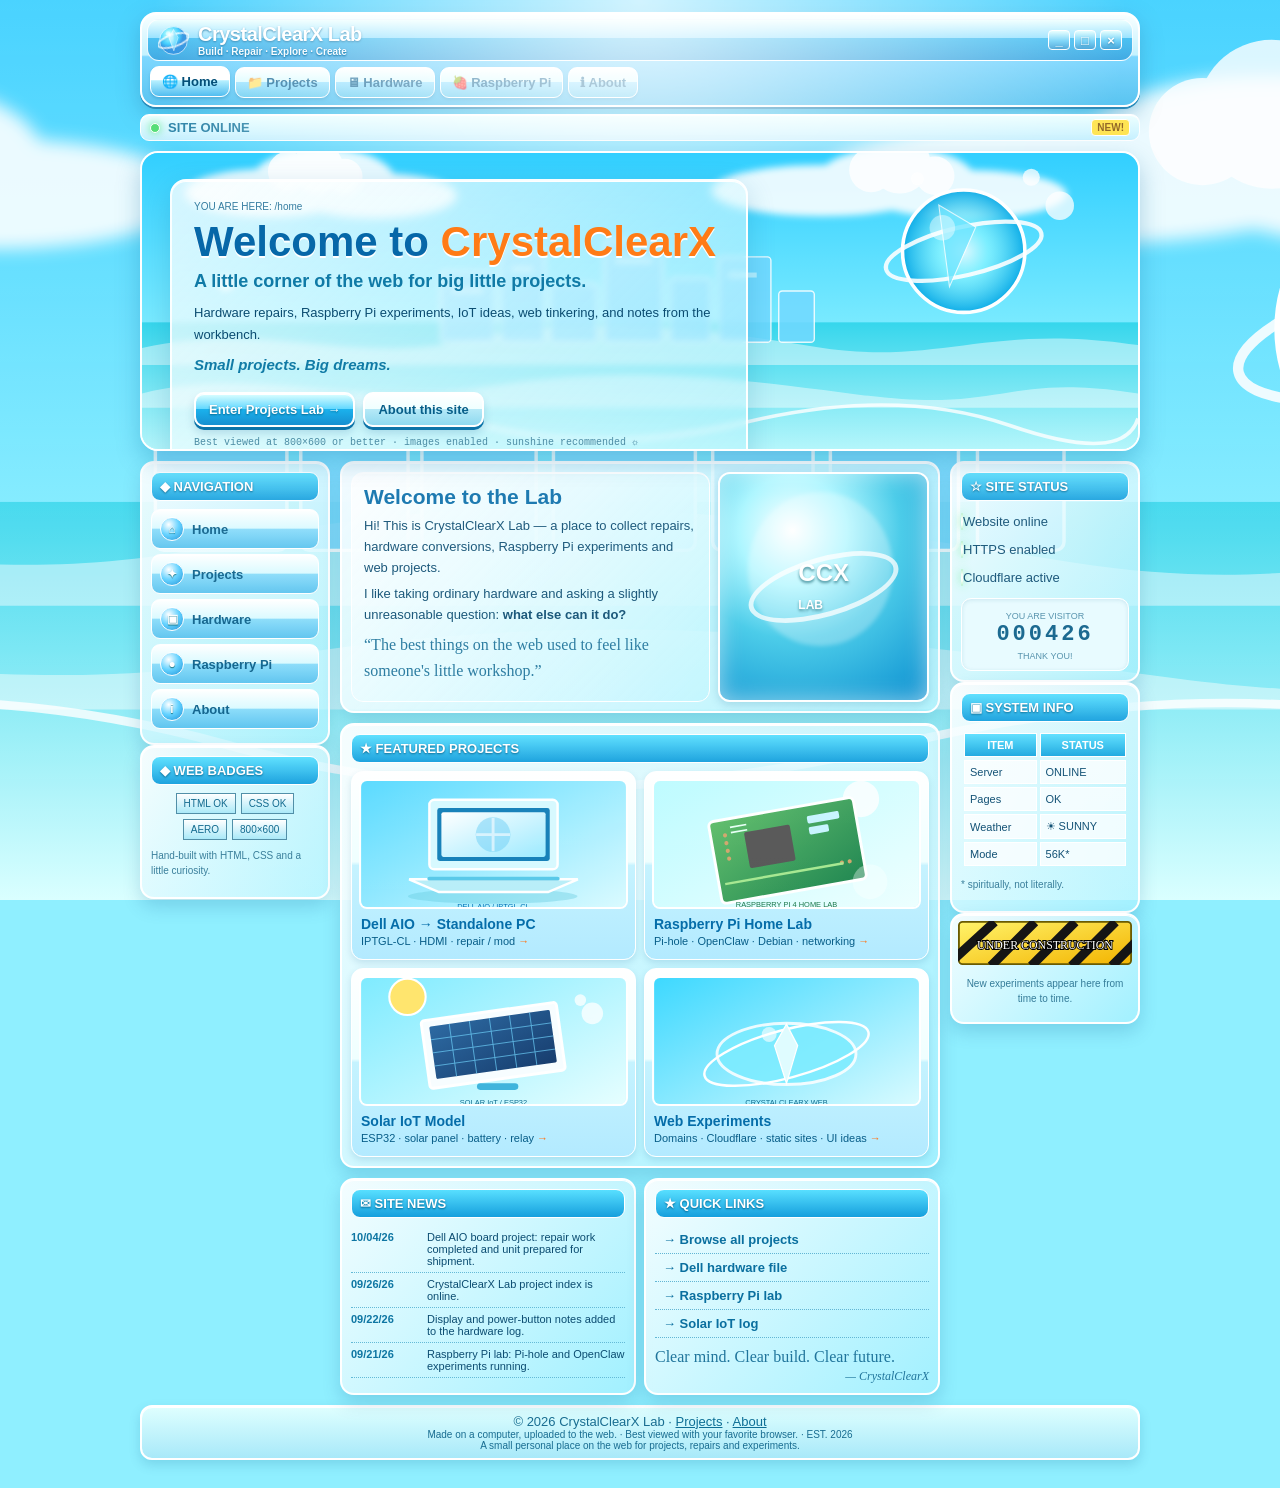
==== commit c8bdd4a1: "add MORE DETAILS" ====
--- a/index.html
+++ b/index.html
@@ -1,188 +1,11 @@
-<!doctype html>
-<html lang="en">
-<head>
-  <meta charset="utf-8">
-  <meta name="viewport" content="width=device-width,initial-scale=1">
-  <title>CrystalClearX Lab — Welcome</title>
-  <meta name="description" content="CrystalClearX Lab — a nostalgic retro-future personal technology lab.">
-  <link rel="icon" href="/favicon.svg" type="image/svg+xml">
-  <link rel="stylesheet" href="/style.css">
-</head>
-<body>
-  <div class="aero-sky"></div>
-  <div class="bubble bubble-a"></div>
-  <div class="bubble bubble-b"></div>
-  <div class="bubble bubble-c"></div>
-
-  <div class="site-shell">
-    <header class="top-window aero-glass">
-      <div class="titlebar">
-        <div class="brand-line">
-          <img src="/assets/logo.svg" class="brand-icon" alt="CrystalClearX icon">
-          <div>
-            <div class="brand-name">CrystalClearX Lab</div>
-            <div class="brand-sub">Personal technology &amp; experiments</div>
-          </div>
-        </div>
-        <div class="window-buttons" aria-hidden="true"><span>_</span><span>□</span><span>×</span></div>
-      </div>
-      <nav class="menu-bar">
-        <a class="menu-item active" href="/">Home</a>
-        <a class="menu-item" href="/projects.html">Projects</a>
-        <a class="menu-item" href="/projects/dell-aio.html">Hardware</a>
-        <a class="menu-item" href="/projects/raspberry-pi.html">Raspberry Pi</a>
-        <a class="menu-item" href="#about">About</a>
-        <span class="menu-spacer"></span>
-        <span class="tiny-led"></span><span class="menu-note">ONLINE</span>
-      </nav>
-    </header>
-
-    <div class="announcement aero-panel">
-      <span class="led-dot"></span>
-      <div class="ticker"><div>Welcome to CrystalClearX Lab! ✦ Build · Repair · Explore · Create ✦ Welcome to the internet we imagined in 1999.</div></div>
-      <span class="new-badge">NEW!</span>
-    </div>
-
-    <div class="portal-grid">
-      <aside class="sidebar">
-        <section class="aero-panel side-panel">
-          <div class="panel-title"><span>◆</span> Navigation</div>
-          <a class="big-link" href="/"><span class="link-icon">⌂</span>Home</a>
-          <a class="big-link" href="/projects.html"><span class="link-icon">✦</span>Projects</a>
-          <a class="big-link" href="/projects/dell-aio.html"><span class="link-icon">▣</span>Hardware</a>
-          <a class="big-link" href="/projects/raspberry-pi.html"><span class="link-icon">●</span>Raspberry Pi</a>
-          <a class="big-link" href="#about"><span class="link-icon">i</span>About</a>
-        </section>
-
-        <section class="aero-panel side-panel badge-panel">
-          <div class="panel-title"><span>★</span> CrystalClearX</div>
-          <div class="logo-bubble">
-            <img src="/assets/logo.svg" alt="CrystalClearX glossy logo">
-            <div class="bubble-shine"></div>
-          </div>
-          <div class="tag-stack">Clear Mind<br>Clear Build<br>Clear Future</div>
-          <div class="mini-links"><a href="/projects.html">Enter Lab →</a><a href="#about">Read more →</a></div>
-        </section>
-
-        <section class="aero-panel side-panel media-widget">
-          <div class="media-row"><span class="play-button">▶</span><div class="media-lines"><b>Crystal Player</b><span class="equalizer"><i></i><i></i><i></i><i></i><i></i><i></i></span></div></div>
-          <div class="progress"><span></span></div>
-          <div class="media-meta">retro_mode.mp3 · 03:37</div>
-        </section>
-      </aside>
-
-      <main class="main-column">
-        <section class="hero aero-glass">
-          <div class="hero-copy">
-            <div class="crumb">YOU ARE HERE: <b>Home</b> / CrystalClearX Lab</div>
-            <h1>Welcome to <span>CrystalClearX</span></h1>
-            <h2>A small corner of the web for big little projects.</h2>
-            <p>Repairing hardware, building Raspberry Pi systems, experimenting with IoT, and documenting the things that make me curious.</p>
-            <div class="hero-actions"><a class="aero-button primary" href="/projects.html">Enter the Projects Lab →</a><a class="aero-button" href="#about">About this site</a></div>
-            <div class="best-viewed">✦ Best viewed in a sunny window at 1024×768 ✦</div>
-          </div>
-          <div class="hero-art">
-            <div class="globe"><div class="globe-shine"></div><div class="globe-ring"></div><div class="globe-ring ring-2"></div><span>CCX</span></div>
-            <div class="cloud cloud-1"></div><div class="cloud cloud-2"></div><div class="water-line"></div>
-          </div>
-        </section>
-
-        <section class="aero-panel content-panel" id="about">
-          <div class="panel-title"><span>●</span> About CrystalClearX Lab</div>
-          <div class="intro-grid">
-            <div class="intro-copy">
-              <p class="hello">Hi! I'm CrystalClearX Lab.</p>
-              <p>This is my personal technology playground — a place to collect repairs, hardware conversions, Raspberry Pi experiments, and web projects.</p>
-              <p>I'm intentionally bringing back the optimistic web aesthetic of the late 90s and early 2000s: glossy windows, bright skies, glassy buttons, little status lights, and the feeling that the internet was still a place to explore.</p>
-              <p class="quote">“Small projects. Big dreams.”</p>
-            </div>
-            <div class="aero-sticker">
-              <div class="sticker-top">CRYSTAL CLEAR</div>
-              <div class="sticker-globe">✦</div>
-              <div class="sticker-bottom">LAB // 2026</div>
-            </div>
-          </div>
-        </section>
-
-        <section class="aero-panel content-panel">
-          <div class="panel-title"><span>★</span> Featured Projects</div>
-          <div class="project-grid">
-            <a class="project-card" href="/projects/dell-aio.html">
-              <div class="project-art art-dell"><span class="art-label">IPTGL-CL</span><div class="pcb"></div><div class="chip">DELL</div><div class="gloss"></div></div>
-              <div class="project-body"><span class="status done">COMPLETED</span><h3>Dell AIO → Standalone PC</h3><p>Turning a Dell Inspiron AIO motherboard into a standalone HDMI computer.</p><span class="more">Open project →</span></div>
-            </a>
-            <a class="project-card" href="/projects/raspberry-pi.html">
-              <div class="project-art art-pi"><span class="berry">◉</span><div class="pi-board"></div><div class="gloss"></div></div>
-              <div class="project-body"><span class="status done">ACTIVE</span><h3>Raspberry Pi Home Lab</h3><p>Pi-hole, OpenClaw, Debian OS, networking, and self-hosted experiments.</p><span class="more">Open project →</span></div>
-            </a>
-            <a class="project-card" href="/projects/solar-iot.html">
-              <div class="project-art art-solar"><div class="sun">☼</div><div class="panel-grid"></div><div class="bubble-small"></div><div class="gloss"></div></div>
-              <div class="project-body"><span class="status progress">IN PROGRESS</span><h3>Solar IoT Model</h3><p>ESP32 + solar panel + battery + relay control for a small smart system.</p><span class="more">Open project →</span></div>
-            </a>
-            <a class="project-card" href="/projects.html">
-              <div class="project-art art-web"><div class="globe-mini">◉</div><div class="orbit-mini"></div><div class="bubble-small one"></div><div class="bubble-small two"></div><div class="gloss"></div></div>
-              <div class="project-body"><span class="status planned">MORE</span><h3>Web Experiments</h3><p>Domains, Cloudflare, static sites, UI ideas, and future Internet things.</p><span class="more">Browse all →</span></div>
-            </a>
-          </div>
-        </section>
-
-        <section class="two-col">
-          <div class="aero-panel content-panel">
-            <div class="panel-title"><span>✉</span> Latest Updates</div>
-            <div class="news-list">
-              <div><time>2026-10-04</time><span>Retro-future / Frutiger Aero redesign started.</span></div>
-              <div><time>2026-09-26</time><span>CrystalClearX Lab v5 shipped.</span></div>
-              <div><time>2026-09-25</time><span>Projects section became fully clickable.</span></div>
-              <div><time>2026-09-22</time><span>Dell AIO board repair project completed.</span></div>
-            </div>
-          </div>
-          <div class="aero-panel content-panel">
-            <div class="panel-title"><span>★</span> Quick Links</div>
-            <div class="quick-grid">
-              <a href="https://github.com/" target="_blank" rel="noopener">GitHub</a>
-              <a href="https://dash.cloudflare.com/" target="_blank" rel="noopener">Cloudflare</a>
-              <a href="#about">About me</a>
-              <a href="/projects.html">Projects</a>
-            </div>
-            <div class="webring">✦ <b>CrystalClearX Webring</b> ✦<br><small>Next stop: somewhere on the open web.</small></div>
-          </div>
-        </section>
-      </main>
-
-      <aside class="rightbar">
-        <section class="aero-panel side-panel">
-          <div class="panel-title"><span>☆</span> Site Status</div>
-          <div class="status-row"><span class="led-dot"></span> Website online</div>
-          <div class="status-row"><span class="led-dot green"></span> HTTPS secured</div>
-          <div class="status-row"><span class="led-dot cyan"></span> Cloudflare active</div>
-          <div class="counter"><span>VISITOR</span><strong>000426</strong></div>
-        </section>
-        <section class="aero-panel side-panel quote-panel">
-          <div class="panel-title"><span>☁</span> A Note From The Lab</div>
-          <p>“The future looked brighter when websites had bubbles.”</p>
-          <div class="signature">— CrystalClearX</div>
-        </section>
-        <section class="aero-panel side-panel mini-calendar">
-          <div class="panel-title"><span>▦</span> October 2026</div>
-          <div class="calendar-head"><span>Mo</span><span>Tu</span><span>We</span><span>Th</span><span>Fr</span><span>Sa</span><span>Su</span></div>
-          <div class="calendar-grid">
-            <i></i><i></i><i></i><i></i><i></i><i class="sunny">1</i><i>2</i>
-            <i>3</i><i>4</i><i>5</i><i>6</i><i>7</i><i>8</i><i>9</i>
-            <i>10</i><i>11</i><i>12</i><i>13</i><i>14</i><i>15</i><i>16</i>
-            <i>17</i><i>18</i><i>19</i><i>20</i><i>21</i><i>22</i><i>23</i>
-            <i>24</i><i>25</i><i>26</i><i>27</i><i>28</i><i>29</i><i>30</i>
-            <i>31</i>
-          </div>
-        </section>
-      </aside>
-    </div>
-
-    <footer class="footer aero-glass">
-      <div>© 2026 CrystalClearX Lab · Since 2026</div>
-      <div><a href="/projects.html">Projects</a> · <a href="#about">About</a> · <a href="/">Home</a></div>
-      <div class="footer-note">Better Tools · A Clearer Tomorrow ✉</div>
-    </footer>
-  </div>
-  <script src="/app.js"></script>
-</body>
-</html>
+<!doctype html><html lang="en"><head><meta charset="utf-8"><meta name="viewport" content="width=device-width,initial-scale=1"><title>CrystalClearX Lab // Home</title><meta name="description" content="CrystalClearX Lab — projects, repairs, hardware experiments and little corners of the web."><link rel="icon" href="/favicon.svg" type="image/svg+xml"><link rel="stylesheet" href="/style.css"></head><body><div class="page-glow"></div><div class="site">
+<header class="top-chrome"><div class="titlebar"><div class="brand"><img src="/assets/logo.svg" alt="CrystalClearX"><div><strong>CrystalClearX Lab</strong><small>Build · Repair · Explore · Create</small></div></div><div class="window-controls"><b>_</b><b>□</b><b>×</b></div></div><nav class="menu"><a class="active" href="/">🌐 Home</a><a href="/projects.html">📁 Projects</a><a href="/projects/dell-aio.html">🖥 Hardware</a><a href="/projects/raspberry-pi.html">🍓 Raspberry Pi</a><a href="#about">ℹ About</a></nav></header>
+<div class="status-strip"><span class="led"></span><strong>SITE ONLINE</strong><span class="ticker"><span>Welcome to CrystalClearX Lab — thanks for stopping by. Projects, repairs, experiments and a few things from the workbench.</span></span><span class="new">NEW!</span></div>
+<section class="hero"><div class="hero-image"></div><div class="hero-glass"><div class="crumb">YOU ARE HERE: /home</div><h1>Welcome to <span>CrystalClearX</span></h1><h2>A little corner of the web for big little projects.</h2><p>Hardware repairs, Raspberry Pi experiments, IoT ideas, web tinkering, and notes from the workbench.</p><p class="slogan">Small projects. Big dreams.</p><div class="buttons"><a class="btn" href="/projects.html">Enter Projects Lab →</a><a class="btn secondary" href="#about">About this site</a></div><p class="mono" style="font-size:10px;color:#4c8ca4">Best viewed at 800×600 or better · images enabled · sunshine recommended ☼</p></div></section>
+<div class="portal"><aside><section class="panel side-nav"><div class="panel-title">◆ NAVIGATION</div><a href="/"><span class="nav-ico">⌂</span> Home</a><a href="/projects.html"><span class="nav-ico">✦</span> Projects</a><a href="/projects/dell-aio.html"><span class="nav-ico">▣</span> Hardware</a><a href="/projects/raspberry-pi.html"><span class="nav-ico">●</span> Raspberry Pi</a><a href="#about"><span class="nav-ico">i</span> About</a></section><section class="panel"><div class="panel-title">◆ WEB BADGES</div><div class="site-buttons"><span class="site-button">HTML OK</span><span class="site-button">CSS OK</span><span class="site-button">AERO</span><span class="site-button">800×600</span></div><p class="credits">Hand-built with HTML, CSS and a little curiosity.</p></section></aside>
+<main class="center"><section class="panel welcome" id="about"><div class="glass-box"><h2>Welcome to the Lab</h2><p>Hi! This is CrystalClearX Lab — a place to collect repairs, hardware conversions, Raspberry Pi experiments and web projects.</p><p>I like taking ordinary hardware and asking a slightly unreasonable question: <b>what else can it do?</b></p><p class="quote">“The best things on the web used to feel like someone's little workshop.”</p></div><div class="glass-bubble"><div class="orb-text">CCX<br><small style="font-size:12px">LAB</small></div></div></section>
+<section class="panel section"><div class="panel-title">★ FEATURED PROJECTS</div><div class="cards"><a class="card" href="/projects/dell-aio.html"><div class="thumb"><img src="/assets/thumb-dell.svg" alt="Stylized Dell Inspiron AIO project illustration"></div><h3>Dell AIO → Standalone PC</h3><p>IPTGL-CL · HDMI · repair / mod <span class="mini-arrow">→</span></p></a><a class="card" href="/projects/raspberry-pi.html"><div class="thumb"><img src="/assets/thumb-pi.svg" alt="Raspberry Pi 4 project illustration"></div><h3>Raspberry Pi Home Lab</h3><p>Pi-hole · OpenClaw · Debian · networking <span class="mini-arrow">→</span></p></a><a class="card" href="/projects/solar-iot.html"><div class="thumb"><img src="/assets/thumb-solar.svg" alt="Solar IoT project illustration"></div><h3>Solar IoT Model</h3><p>ESP32 · solar panel · battery · relay <span class="mini-arrow">→</span></p></a><a class="card" href="/projects.html"><div class="thumb"><img src="/assets/thumb-web.svg" alt="Web experiments illustration"></div><h3>Web Experiments</h3><p>Domains · Cloudflare · static sites · UI ideas <span class="mini-arrow">→</span></p></a></div></section>
+<section class="columns section"><div class="panel"><div class="panel-title">✉ SITE NEWS</div><div class="news"><div><time>10/04/26</time><span>Dell AIO board project: repair work completed and unit prepared for shipment.</span></div><div><time>09/26/26</time><span>CrystalClearX Lab project index is online.</span></div><div><time>09/22/26</time><span>Display and power-button notes added to the hardware log.</span></div><div><time>09/21/26</time><span>Raspberry Pi lab: Pi-hole and OpenClaw experiments running.</span></div></div></div><div class="panel"><div class="panel-title">★ QUICK LINKS</div><div class="quick"><a href="/projects.html">→ Browse all projects</a><a href="/projects/dell-aio.html">→ Dell hardware file</a><a href="/projects/raspberry-pi.html">→ Raspberry Pi lab</a><a href="/projects/solar-iot.html">→ Solar IoT log</a></div><div class="quote" style="margin-top:8px">Clear mind. Clear build. Clear future.<em>— CrystalClearX</em></div></div></section></main>
+<aside class="rightbar"><section class="panel"><div class="panel-title">☆ SITE STATUS</div><p><span class="led"></span> Website online</p><p><span class="led"></span> HTTPS enabled</p><p><span class="led"></span> Cloudflare active</p><div class="counter"><small>YOU ARE VISITOR</small><strong>000426</strong><small>THANK YOU!</small></div></section><section class="panel"><div class="panel-title">▣ SYSTEM INFO</div><table class="retro-table"><tr><th>ITEM</th><th>STATUS</th></tr><tr><td>Server</td><td>ONLINE</td></tr><tr><td>Pages</td><td>OK</td></tr><tr><td>Weather</td><td>☀ SUNNY</td></tr><tr><td>Mode</td><td>56K*</td></tr></table><p class="credits">* spiritually, not literally.</p></section><section class="panel construction"><img src="/assets/construction.svg" alt="Under construction"><p class="credits">New experiments appear here from time to time.</p></section></aside></div>
+<footer class="footer"><div>© 2026 CrystalClearX Lab · <a href="/projects.html" style="color:#0d6e95">Projects</a> · <a href="#about" style="color:#0d6e95">About</a></div><div class="tiny">Made on a computer, uploaded to the web. · Best viewed with your favorite browser. · EST. 2026</div><div class="tiny">A small personal place on the web for projects, repairs and experiments.</div></footer>
+</div></body></html>
--- a/style.css
+++ b/style.css
@@ -1,22 +1,3 @@
-:root{
-  --sky1:#87e8ff;--sky2:#49b9ef;--sky3:#0d79b7;--ink:#074b76;--blue:#129ce8;--blue2:#55d8ff;--white:#f8feff;--glass:rgba(240,252,255,.72);--glass2:rgba(210,247,255,.48);--line:rgba(255,255,255,.9);--shadow:rgba(0,83,135,.28);--gold:#ffe777;--green:#30bf79;
-}
-*{box-sizing:border-box}html{scroll-behavior:smooth}body{margin:0;color:var(--ink);font-family:Tahoma,Verdana,Arial,sans-serif;font-size:14px;min-height:100vh;background:linear-gradient(#a9f5ff 0,#4bc8f3 38%,#087bb5 70%,#0a5f8d 100%);overflow-x:hidden}
-a{color:#0568a5;text-decoration:none}a:hover{text-decoration:underline}
-.aero-sky{position:fixed;inset:0;z-index:-3;background:radial-gradient(circle at 75% 18%,rgba(255,255,255,.95) 0 2%,transparent 11%),radial-gradient(circle at 30% 8%,rgba(255,255,255,.85) 0 1.5%,transparent 9%),linear-gradient(180deg,#bffaff 0%,#63d8fa 33%,#1c9fd7 65%,#0a71a5 100%)}
-.aero-sky:before{content:"";position:absolute;inset:0;background:radial-gradient(circle at 15% 55%,rgba(255,255,255,.35),transparent 12%),linear-gradient(165deg,transparent 0 55%,rgba(255,255,255,.18) 55.1% 56%,transparent 56.1%);opacity:.9}
-.bubble{position:fixed;border:1px solid rgba(255,255,255,.9);box-shadow:inset 9px 7px 18px rgba(255,255,255,.65),inset -12px -10px 25px rgba(0,145,215,.18),0 8px 30px rgba(0,88,145,.18);border-radius:50%;z-index:-1}.bubble:after{content:"";position:absolute;width:26%;height:16%;left:18%;top:16%;border-radius:50%;background:rgba(255,255,255,.85);filter:blur(2px)}.bubble-a{width:110px;height:110px;right:4vw;top:18vh}.bubble-b{width:48px;height:48px;right:13vw;top:11vh}.bubble-c{width:70px;height:70px;left:7vw;bottom:14vh}
-.site-shell{width:min(1320px,96vw);margin:18px auto 24px}
-.aero-glass,.aero-panel{background:linear-gradient(180deg,rgba(255,255,255,.86),rgba(200,244,255,.55));border:1px solid rgba(255,255,255,.92);box-shadow:inset 0 1px 0 rgba(255,255,255,.96),inset 0 -8px 20px rgba(40,161,220,.12),0 10px 28px var(--shadow);backdrop-filter:blur(8px)}
-.top-window{border-radius:15px;overflow:hidden}.titlebar{padding:8px 12px;display:flex;align-items:center;justify-content:space-between;background:linear-gradient(#eafdff,#aeeaff 55%,#72ccf5);border-bottom:1px solid rgba(255,255,255,.95)}.brand-line{display:flex;gap:10px;align-items:center}.brand-icon{width:42px;height:42px;filter:drop-shadow(0 2px 3px rgba(0,90,145,.25))}.brand-name{font-size:20px;font-weight:bold;letter-spacing:.2px;color:#0a68a5;text-shadow:0 1px #fff}.brand-sub{font-size:11px;color:#2c83b3}.window-buttons{display:flex;gap:4px}.window-buttons span{display:grid;place-items:center;width:24px;height:20px;border:1px solid rgba(255,255,255,.95);border-radius:4px;background:linear-gradient(#dff8ff,#68bfe9);font-size:14px;font-weight:bold;color:#0b5f91;box-shadow:inset 0 1px 0 #fff}
-.menu-bar{display:flex;align-items:center;min-height:40px;padding:4px 8px;background:linear-gradient(#ecffff,#bdefff 45%,#86d2f4);border-top:1px solid rgba(255,255,255,.95)}.menu-item{padding:8px 14px;border-right:1px solid rgba(56,139,182,.2);font-size:13px;font-weight:bold;color:#085d8f;border-radius:8px}.menu-item:hover,.menu-item.active{background:linear-gradient(#ffffff,#d8f8ff 45%,#8ad5f6);text-decoration:none;box-shadow:inset 0 1px 0 #fff,0 2px 4px rgba(0,83,135,.16)}.menu-spacer{flex:1}.tiny-led,.led-dot{width:9px;height:9px;border-radius:50%;display:inline-block;background:#49ef88;box-shadow:0 0 7px #49ef88}.tiny-led{margin-right:5px}.menu-note{font-size:10px;font-weight:bold;color:#13845a;margin-right:6px}
-.announcement{display:flex;align-items:center;gap:9px;margin:12px 0;border-radius:10px;padding:6px 9px;background:linear-gradient(#fbffff,#d8f6ff 50%,#b7eaff);overflow:hidden}.ticker{flex:1;overflow:hidden;white-space:nowrap}.ticker>div{display:inline-block;min-width:100%;animation:scroll 20s linear infinite}@keyframes scroll{from{transform:translateX(100%)}to{transform:translateX(-100%)}}.new-badge{font-size:9px;font-weight:bold;color:#7e5100;background:linear-gradient(#fff6ad,#ffd83f);padding:3px 7px;border-radius:9px;border:1px solid #fff;box-shadow:0 2px 4px rgba(125,93,0,.2)}
-.portal-grid{display:grid;grid-template-columns:205px minmax(0,1fr) 205px;gap:12px;align-items:start}.sidebar,.rightbar{display:flex;flex-direction:column;gap:12px}.side-panel{padding:9px;border-radius:11px}.panel-title{font-weight:bold;color:#075f92;padding:6px 8px;margin:-1px -1px 8px;border-radius:8px;background:linear-gradient(#ffffff,#d8f8ff 48%,#9ddff7);border:1px solid rgba(255,255,255,.94);box-shadow:inset 0 1px 0 #fff;font-size:13px}.panel-title span{margin-right:5px}.big-link{display:flex;align-items:center;gap:8px;padding:8px;border-radius:9px;margin:5px 0;border:1px solid rgba(255,255,255,.92);background:linear-gradient(#effcff,#b8ecff 55%,#79cef2);box-shadow:inset 0 1px 0 #fff,0 2px 4px rgba(0,86,140,.15);font-weight:bold;color:#085f91}.big-link:hover{text-decoration:none;transform:translateY(-1px);filter:saturate(1.08)}.link-icon{display:grid;place-items:center;width:24px;height:24px;border-radius:7px;background:linear-gradient(#fff,#5cccf5);border:1px solid #fff;box-shadow:inset 0 1px 2px rgba(0,95,135,.25)}.logo-bubble{position:relative;display:grid;place-items:center;height:115px;border-radius:14px;overflow:hidden;background:radial-gradient(circle at 35% 25%,#fff 0 4%,#9af0ff 20%,#28ace0 58%,#087bb4 100%);border:1px solid #fff;box-shadow:inset 0 2px 10px rgba(255,255,255,.75),inset 0 -8px 16px rgba(0,79,140,.22)}.logo-bubble img{width:110px;position:relative;z-index:2}.bubble-shine{position:absolute;width:120px;height:35px;left:-12px;top:-8px;border-radius:50%;background:rgba(255,255,255,.65);transform:rotate(-18deg);filter:blur(3px)}.tag-stack{font-size:12px;font-weight:bold;line-height:1.55;margin:9px 2px;color:#0b6e9e}.mini-links{display:flex;justify-content:space-between;font-size:11px}.media-widget{padding-bottom:10px}.media-row{display:flex;gap:8px;align-items:center}.play-button{display:grid;place-items:center;width:38px;height:38px;border-radius:50%;background:linear-gradient(#e6ffff,#76ef9b);border:1px solid #fff;box-shadow:inset 0 2px 5px rgba(255,255,255,.9),0 3px 6px rgba(0,95,122,.2);color:#09844c}.media-lines{flex:1}.media-lines b{display:block;font-size:11px}.equalizer{display:flex;align-items:end;gap:2px;height:18px;margin-top:4px}.equalizer i{display:block;width:5px;border-radius:3px;background:#2bbcf1;box-shadow:0 1px 0 #fff}.equalizer i:nth-child(1){height:7px}.equalizer i:nth-child(2){height:12px}.equalizer i:nth-child(3){height:17px}.equalizer i:nth-child(4){height:10px}.equalizer i:nth-child(5){height:14px}.equalizer i:nth-child(6){height:8px}.progress{height:7px;border-radius:8px;background:rgba(0,89,132,.12);margin-top:8px;box-shadow:inset 0 1px 2px rgba(0,73,110,.25)}.progress span{display:block;width:54%;height:100%;border-radius:8px;background:linear-gradient(#fff,#55d9ff 45%,#0d98d8);box-shadow:0 1px 1px #fff}.media-meta{font-size:9px;margin-top:5px;color:#377b9e}
-.main-column{display:flex;flex-direction:column;gap:12px}.hero{min-height:320px;border-radius:16px;display:grid;grid-template-columns:1.15fr .85fr;overflow:hidden;position:relative}.hero-copy{padding:24px 26px}.crumb{font-size:10px;color:#3c88aa;text-transform:uppercase;letter-spacing:.4px}.hero h1{margin:8px 0 4px;font-size:38px;line-height:1.04;color:#066ca8;text-shadow:0 2px #fff}.hero h1 span{color:#0ea9ef}.hero h2{margin:0 0 12px;font-size:18px;color:#0d84b9}.hero p{max-width:620px;line-height:1.6;font-size:15px}.hero-actions{display:flex;gap:8px;flex-wrap:wrap;margin-top:17px}.aero-button{display:inline-block;padding:9px 14px;border-radius:9px;border:1px solid #fff;background:linear-gradient(#fff,#d7f8ff 45%,#90d9f5);box-shadow:inset 0 1px 0 #fff,0 3px 8px rgba(0,81,135,.18);font-weight:bold;color:#075f91}.aero-button:hover{text-decoration:none;filter:saturate(1.08);transform:translateY(-1px)}.aero-button.primary{background:linear-gradient(#fff,#c8f8ff 40%,#34b9ef);color:#fff;text-shadow:0 1px #08709e}.best-viewed{margin-top:14px;font-size:10px;color:#3f85a1}.hero-art{position:relative;min-height:320px;background:radial-gradient(circle at 50% 36%,rgba(255,255,255,.85),transparent 20%),linear-gradient(180deg,#84e8ff,#31b9eb 70%,#14a6dd)}.hero-art:before{content:"";position:absolute;inset:0;background:radial-gradient(circle at 12% 18%,rgba(255,255,255,.95) 0 4%,transparent 14%),radial-gradient(circle at 75% 15%,rgba(255,255,255,.9) 0 3%,transparent 13%)}.globe{position:absolute;right:16%;top:58px;width:154px;height:154px;border-radius:50%;background:radial-gradient(circle at 30% 25%,#eaffff 0 7%,#6be8ff 20%,#159cd9 65%,#0572ad 100%);border:2px solid #fff;box-shadow:inset 12px 10px 24px rgba(255,255,255,.55),inset -10px -18px 25px rgba(0,67,120,.3),0 12px 25px rgba(0,82,125,.25)}.globe span{position:absolute;inset:0;display:grid;place-items:center;font-weight:bold;color:#fff;font-size:26px;text-shadow:0 2px 4px rgba(0,75,120,.3)}.globe-shine{position:absolute;width:74px;height:34px;left:18px;top:14px;background:rgba(255,255,255,.58);border-radius:50%;transform:rotate(-25deg);filter:blur(3px)}.globe-ring{position:absolute;width:210px;height:72px;left:-28px;top:42px;border:7px solid rgba(234,255,255,.95);border-radius:50%;transform:rotate(-17deg);box-shadow:0 2px 5px rgba(0,77,120,.25)}.globe-ring.ring-2{width:190px;height:56px;left:-19px;top:50px;border-width:2px;opacity:.7}.cloud{position:absolute;height:40px;width:120px;background:rgba(255,255,255,.88);border-radius:40px;filter:blur(.4px);box-shadow:0 10px 15px rgba(255,255,255,.18)}.cloud:before,.cloud:after{content:"";position:absolute;background:#fff;border-radius:50%}.cloud:before{width:54px;height:54px;left:18px;top:-22px}.cloud:after{width:66px;height:66px;right:15px;top:-30px}.cloud-1{left:24px;top:58px}.cloud-2{left:90px;top:122px;transform:scale(.72)}.water-line{position:absolute;left:0;right:0;bottom:0;height:74px;background:linear-gradient(rgba(255,255,255,.08),rgba(255,255,255,.45));border-top:1px solid rgba(255,255,255,.5)}
-.content-panel{border-radius:13px;padding:10px}.intro-grid{display:grid;grid-template-columns:1fr 220px;gap:15px;align-items:center;padding:8px 10px}.intro-copy{font-size:14px;line-height:1.65}.hello{font-size:17px;font-weight:bold;color:#0b79b2}.quote{color:#0c94cf;font-style:italic;font-weight:bold}.aero-sticker{border-radius:16px;background:radial-gradient(circle at 30% 22%,#fff 0 6%,#a8f4ff 28%,#39bee8 68%,#0981bb 100%);border:2px solid #fff;box-shadow:inset 0 0 20px rgba(255,255,255,.65),0 8px 18px rgba(0,83,120,.2);padding:15px;text-align:center;color:#fff;text-shadow:0 1px #4c9dc0}.sticker-top{font-size:12px;font-weight:bold;letter-spacing:2px}.sticker-globe{margin:13px auto;width:70px;height:70px;border-radius:50%;display:grid;place-items:center;font-size:34px;background:radial-gradient(circle at 30% 25%,#e8ffff,#44c7f0 55%,#097fb9);border:2px solid #fff;box-shadow:inset 8px 6px 15px rgba(255,255,255,.5)}.sticker-bottom{font-size:11px;font-weight:bold;letter-spacing:1.5px}.project-grid{display:grid;grid-template-columns:repeat(4,1fr);gap:10px;padding:8px}.project-card{border-radius:12px;overflow:hidden;border:1px solid rgba(255,255,255,.95);background:linear-gradient(#f8ffff,#d6f7ff 45%,#b0eaff);box-shadow:inset 0 1px 0 #fff,0 4px 10px rgba(0,84,125,.18);color:#0b648e;transition:.18s transform}.project-card:hover{transform:translateY(-2px);text-decoration:none;box-shadow:inset 0 1px 0 #fff,0 7px 14px rgba(0,84,125,.22)}.project-art{height:142px;position:relative;overflow:hidden;background:linear-gradient(160deg,#8deaff,#1fbbe8 60%,#0a8ac3)}.project-art:after{content:"";position:absolute;inset:0;background:linear-gradient(135deg,rgba(255,255,255,.55),transparent 35%,rgba(255,255,255,.12) 62%,transparent 80%);pointer-events:none}.gloss{position:absolute;left:-10%;right:20%;top:-25%;height:56px;border-radius:50%;background:rgba(255,255,255,.48);transform:rotate(-8deg);filter:blur(2px)}.project-body{padding:9px}.project-body h3{font-size:14px;margin:7px 0 5px}.project-body p{font-size:11px;line-height:1.45;min-height:48px;color:#437f98}.more{font-size:11px;font-weight:bold;color:#087bb3}.status{display:inline-block;font-size:8px;font-weight:bold;color:#fff;padding:3px 6px;border-radius:8px;text-shadow:0 1px rgba(0,70,100,.45);box-shadow:inset 0 1px 0 rgba(255,255,255,.7)}.status.done{background:linear-gradient(#65e68d,#16ac58)}.status.progress{background:linear-gradient(#ffd86a,#ff9d1c)}.status.planned{background:linear-gradient(#9fdcff,#4d9fdb)}.art-dell .pcb{position:absolute;left:18px;right:15px;bottom:16px;height:84px;border-radius:7px;transform:rotate(-8deg);background:linear-gradient(145deg,#1c7e83,#0d5557);box-shadow:0 11px 12px rgba(0,55,86,.28)}.art-dell .pcb:before{content:"";position:absolute;left:15px;top:12px;width:70%;height:5px;background:repeating-linear-gradient(90deg,#e2cb73 0 9px,transparent 9px 13px);opacity:.8}.art-dell .chip{position:absolute;right:24px;bottom:38px;width:65px;height:40px;border-radius:7px;background:linear-gradient(#f2fbff,#b7d8e1);border:2px solid rgba(255,255,255,.7);display:grid;place-items:center;font-weight:bold;color:#3b6b7d;font-size:10px;transform:rotate(-8deg);box-shadow:0 4px 9px rgba(0,50,80,.2)}.art-label{position:absolute;right:9px;top:8px;font-size:9px;font-weight:bold;color:#fff;background:rgba(0,100,150,.45);padding:3px 6px;border-radius:7px}.art-pi .pi-board{position:absolute;width:118px;height:88px;left:50%;top:54%;transform:translate(-50%,-50%) rotate(-7deg);background:linear-gradient(145deg,#75b95a,#3d8639);border-radius:7px;box-shadow:0 13px 18px rgba(0,57,70,.25);border:4px solid #62a24f}.art-pi .pi-board:before,.art-pi .pi-board:after{content:"";position:absolute;background:#9f9f9f;border:2px solid #dcecff;border-radius:4px}.art-pi .pi-board:before{width:25px;height:18px;right:7px;top:8px}.art-pi .pi-board:after{width:18px;height:18px;left:12px;bottom:11px}.berry{position:absolute;left:12px;top:11px;font-size:20px;color:#9dff67;text-shadow:0 2px #2c8d36}.art-solar .sun{position:absolute;right:22px;top:14px;color:#fff9a5;font-size:31px;text-shadow:0 0 10px rgba(255,247,147,.8)}.panel-grid{position:absolute;left:20px;bottom:18px;width:115px;height:86px;border:5px solid #8de4ff;background:repeating-linear-gradient(90deg,#1975b6 0 17px,#58c9ef 17px 20px),repeating-linear-gradient(#1975b6 0 17px,#58c9ef 17px 20px);box-shadow:0 12px 18px rgba(0,58,91,.25);transform:skew(-7deg)}.bubble-small{position:absolute;width:28px;height:28px;border:1px solid #fff;border-radius:50%;right:26px;bottom:25px;box-shadow:inset 4px 4px 8px rgba(255,255,255,.6)}.art-web .globe-mini{position:absolute;left:50%;top:50%;transform:translate(-50%,-50%);width:92px;height:92px;border-radius:50%;display:grid;place-items:center;color:#fff;font-size:32px;background:radial-gradient(circle at 30% 25%,#f6ffff,#57cef1 55%,#0b83ba);border:2px solid #fff;box-shadow:inset 8px 7px 16px rgba(255,255,255,.55),0 10px 16px rgba(0,65,100,.25)}.orbit-mini{position:absolute;width:145px;height:50px;border:5px solid rgba(255,255,255,.85);border-radius:50%;left:50%;top:50%;transform:translate(-50%,-50%) rotate(-17deg)}.bubble-small.one{left:16px;top:18px;right:auto}.bubble-small.two{right:12px;top:44px;bottom:auto;width:18px;height:18px}
-.two-col{display:grid;grid-template-columns:1.35fr 1fr;gap:12px}.news-list{display:grid;gap:7px;padding:4px 6px}.news-list div{display:grid;grid-template-columns:82px 1fr;gap:8px;padding-bottom:6px;border-bottom:1px dotted rgba(0,83,120,.25);font-size:11px}.news-list time{font-weight:bold;color:#2583ad}.quick-grid{display:grid;grid-template-columns:1fr 1fr;gap:7px;padding:5px}.quick-grid a{padding:7px;border:1px solid rgba(255,255,255,.9);border-radius:8px;background:linear-gradient(#fff,#ccf3ff);font-weight:bold;font-size:11px}.webring{margin:9px 4px 2px;padding:7px;border-radius:8px;text-align:center;background:rgba(255,255,255,.35);border:1px dashed rgba(0,102,150,.25);font-size:11px}.counter{margin:9px auto 0;padding:8px;border-radius:8px;background:linear-gradient(#eafcff,#a4def5);border:1px solid #fff;text-align:center}.counter span{display:block;font-size:8px;letter-spacing:2px}.counter strong{display:block;font-family:"Courier New",monospace;font-size:19px;letter-spacing:4px;color:#0b6e9c}.status-row{padding:5px 6px;font-size:11px;display:flex;gap:7px;align-items:center}.led-dot.green{background:#4fee83;box-shadow:0 0 7px #4fee83}.led-dot.cyan{background:#50e9ff;box-shadow:0 0 7px #50e9ff}.quote-panel p{font-size:13px;font-style:italic;line-height:1.6;padding:2px 6px}.signature{text-align:right;font-size:10px;color:#4b89a5}.calendar-head,.calendar-grid{display:grid;grid-template-columns:repeat(7,1fr);gap:4px;font-size:9px;text-align:center;padding:4px}.calendar-head span{font-weight:bold;color:#4c89a5}.calendar-grid i{font-style:normal;padding:4px 0;border-radius:5px}.calendar-grid i.sunny{background:linear-gradient(#fff6a9,#f9c849);border:1px solid #fff}.calendar-grid i:not(.sunny):hover{background:#e4faff}
-.footer{margin-top:12px;padding:11px 14px;border-radius:12px;display:grid;grid-template-columns:1fr auto 1fr;gap:10px;align-items:center;font-size:10px}.footer>div:nth-child(2){text-align:center}.footer-note{text-align:right}
-/* Projects page */.projects-page{padding:16px;border-radius:14px}.projects-page h1{margin:6px 0 2px;color:#096da7;font-size:30px;text-shadow:0 1px #fff}.page-lead{margin:0 0 10px;color:#3a7e9e}.filter-bar{display:flex;gap:6px;flex-wrap:wrap;margin:12px 0}.filter{border:1px solid #fff;border-radius:7px;background:linear-gradient(#fff,#d7f7ff 45%,#94d6f3);padding:7px 11px;color:#075e8f;font-size:10px;font-weight:bold;box-shadow:inset 0 1px 0 #fff,0 2px 4px rgba(0,82,132,.14)}.filter:hover,.filter.active{background:linear-gradient(#fff,#b8f0ff,#3eb7ec);color:#fff;text-shadow:0 1px #0876a5}.large-projects{grid-template-columns:repeat(4,1fr)}.retro-note{margin-top:12px;padding:13px;border-radius:10px;background:linear-gradient(180deg,#f8ffff,#d7f7ff);border:2px ridge rgba(255,255,255,.9);box-shadow:inset 0 2px 7px rgba(0,100,140,.08);font-size:12px;line-height:1.6}.retro-note span{color:#0aa5d8;letter-spacing:5px}
-/* detail pages */.detail-wrap{display:grid;gap:12px}.detail-hero{display:grid;grid-template-columns:1.1fr .9fr;gap:12px;padding:14px;border-radius:14px}.detail-copy h1{font-size:30px;margin:8px 0;color:#076ba5;text-shadow:0 1px #fff}.detail-copy p{line-height:1.6}.spec-strip{display:flex;flex-wrap:wrap;gap:6px;margin:10px 0}.spec{padding:5px 8px;border-radius:7px;background:#eefcff;border:1px solid #fff;font-size:10px}.detail-image{min-height:250px;border-radius:12px;position:relative;overflow:hidden;border:2px solid #fff;background:linear-gradient(160deg,#8ce8ff,#1a9fd4 60%,#0875ae);display:grid;place-items:center}.detail-image .big-board{width:80%;height:62%;border-radius:12px;background:linear-gradient(145deg,#286b67,#154d4d);box-shadow:0 20px 30px rgba(0,50,80,.25);transform:rotate(-6deg);position:relative}.big-board:before{content:"IPTGL-CL";position:absolute;left:22px;top:18px;background:#b9e6ef;color:#2b616e;padding:8px 12px;border-radius:7px;font-weight:bold;font-size:12px}.big-board:after{content:"DELL";position:absolute;right:22px;bottom:18px;background:#dff6ff;color:#3c6f82;padding:9px 13px;border-radius:7px;font-weight:bold}.detail-image.pi .big-board{background:linear-gradient(145deg,#62a24f,#326d35);transform:rotate(-5deg)}.detail-image.pi .big-board:before{content:"Raspberry Pi 4"}.detail-image.pi .big-board:after{content:"PI"}.detail-image.solar .big-board{background:linear-gradient(145deg,#d8efff,#75c6ef);transform:skew(-5deg) rotate(-2deg)}.detail-image.solar .big-board:before{content:"ESP32 + SOLAR"}.detail-image.solar .big-board:after{content:"IoT"}.detail-content{display:grid;grid-template-columns:1fr 290px;gap:12px}.detail-box{padding:12px;border-radius:12px}.detail-box h2{font-size:17px;margin:0 0 8px;color:#0a6c9f}.detail-box ul{line-height:1.7;margin-top:5px}.note{padding:9px;border-radius:8px;background:rgba(255,255,255,.55);border-left:4px solid #15a9e6;font-size:11px}.back{font-size:11px;font-weight:bold}
-@media(max-width:1000px){.portal-grid{grid-template-columns:180px minmax(0,1fr)}.rightbar{display:none}.project-grid,.large-projects{grid-template-columns:repeat(2,1fr)}.hero{grid-template-columns:1fr}.hero-art{display:none}.footer{grid-template-columns:1fr 1fr}.footer-note{display:none}.detail-content{grid-template-columns:1fr}}
-@media(max-width:700px){.site-shell{width:97vw;margin-top:8px}.portal-grid{grid-template-columns:1fr}.sidebar{order:2}.main-column{order:1}.menu-bar{overflow:auto}.menu-item{white-space:nowrap;padding:8px 10px}.brand-name{font-size:16px}.brand-sub{display:none}.hero-copy{padding:17px}.hero h1{font-size:28px}.project-grid,.large-projects,.two-col{grid-template-columns:1fr}.intro-grid{grid-template-columns:1fr}.footer{grid-template-columns:1fr;text-align:center}.footer>div:nth-child(2){text-align:center}.detail-hero{grid-template-columns:1fr}.detail-image{min-height:220px}}
+*{box-sizing:border-box}html{scroll-behavior:smooth}body{margin:0;font-family:Verdana,Arial,sans-serif;font-size:13px;color:#0b4c71;background:#8fefff url('/assets/aero-scene.svg') center top/cover fixed no-repeat}.page-glow{position:fixed;inset:0;pointer-events:none;background:radial-gradient(circle at 50% 0,rgba(255,255,255,.75),rgba(255,255,255,0) 44%),linear-gradient(rgba(255,255,255,.18),rgba(255,255,255,.02));mix-blend-mode:screen}.site{width:1000px;max-width:calc(100% - 18px);margin:12px auto 28px}.top-chrome{border:2px solid #fff;border-radius:16px;background:linear-gradient(#f8ffff,#b8efff 45%,#63cfff 47%,#3ab9ee);box-shadow:inset 0 1px 0 #fff,0 8px 22px rgba(0,87,140,.35),0 2px 0 #007cb4;padding:5px}.titlebar{height:42px;border:1px solid rgba(255,255,255,.9);border-radius:12px;background:linear-gradient(#eaffff,#86ddff 45%,#28b4ef 46%,#1b99dd);display:flex;align-items:center;justify-content:space-between;padding:0 10px;color:#fff;text-shadow:0 1px 2px #006a9f}.brand{display:flex;align-items:center;gap:9px}.brand img{width:31px;height:31px}.brand strong{font-size:20px;letter-spacing:-.5px}.brand small{display:block;font-size:10px;font-weight:bold;opacity:.95}.window-controls{display:flex;gap:4px}.window-controls b{width:22px;height:20px;display:grid;place-items:center;border:1px solid #fff;border-radius:4px;background:linear-gradient(#dfffff,#56c8f6 55%,#1e90cf);font-size:13px}.menu{display:flex;gap:5px;padding:6px 3px 2px;flex-wrap:wrap}.menu a{display:flex;align-items:center;gap:6px;padding:7px 11px;border-radius:9px;border:1px solid #fff;color:#075d8e;text-decoration:none;background:linear-gradient(#ffffff,#d7fbff 48%,#8edfff 50%,#57c7ef);box-shadow:inset 0 1px 0 #fff,0 2px 3px rgba(0,93,143,.22);font-weight:bold}.menu a:hover,.menu a.active{background:linear-gradient(#fff,#fff 45%,#b6f0ff 47%,#51bdf0);color:#034f78;transform:translateY(-1px)}.status-strip{margin-top:7px;border:1px solid #fff;border-radius:9px;background:linear-gradient(#eaffff,#bceeff);padding:4px 9px;display:flex;align-items:center;gap:8px;color:#0a6f99;box-shadow:inset 0 1px 0 #fff}.led{width:10px;height:10px;border-radius:50%;background:#37d85e;box-shadow:0 0 8px rgba(43,228,93,.85);border:1px solid #fff}.ticker{overflow:hidden;white-space:nowrap;flex:1}.ticker span{display:inline-block;padding-left:100%;animation:marq 18s linear infinite}@keyframes marq{to{transform:translateX(-100%)}}.new{font-size:10px;background:#ffdf33;color:#7f4d00;border:1px solid #fff;padding:2px 5px;border-radius:4px;font-weight:bold}.hero{margin-top:10px;border:2px solid #fff;border-radius:18px;overflow:hidden;position:relative;min-height:300px;box-shadow:inset 0 0 0 1px rgba(0,113,167,.18),0 10px 24px rgba(0,100,150,.28);background:rgba(235,252,255,.55)}.hero-image{position:absolute;inset:0;background:url('/assets/aero-scene.svg') center/cover no-repeat}.hero-glass{position:absolute;left:28px;top:26px;width:58%;padding:20px 22px;border:2px solid rgba(255,255,255,.95);border-radius:16px;background:linear-gradient(135deg,rgba(255,255,255,.78),rgba(190,245,255,.45));box-shadow:inset 0 1px 0 #fff,0 9px 28px rgba(0,94,148,.2);backdrop-filter:blur(3px)}.crumb{font-size:10px;color:#357da1;margin-bottom:8px}.hero h1{margin:0;color:#0667a8;font-family:'Trebuchet MS',Verdana,sans-serif;font-size:42px;line-height:1.05;text-shadow:0 2px 0 #fff}.hero h1 span{color:#ff7b16}.hero h2{margin:7px 0 10px;font-size:18px;color:#107aa6}.hero p{line-height:1.65;margin:8px 0}.slogan{font-style:italic;color:#117ba6;font-weight:bold;font-size:15px}.buttons{display:flex;gap:8px;flex-wrap:wrap;margin-top:14px}.btn{display:inline-block;padding:8px 13px;border-radius:10px;border:2px solid #fff;text-decoration:none;font-weight:bold;color:#fff;text-shadow:0 1px 2px #00688f;background:linear-gradient(#ddffff,#62d8ff 48%,#1bb1ec 50%,#168fd0);box-shadow:inset 0 1px 0 #fff,0 3px 0 #0c73a8,0 6px 10px rgba(0,78,127,.18)}.btn.secondary{color:#075e89;background:linear-gradient(#fff,#efffff 48%,#b5e9f7 50%,#8ed9ef);text-shadow:none}.btn:active{transform:translateY(2px);box-shadow:inset 0 1px 0 #fff,0 1px 0 #0c73a8}.portal{display:grid;grid-template-columns:190px 1fr 190px;gap:10px;margin-top:10px}.panel{border:2px solid #fff;border-radius:14px;background:linear-gradient(135deg,rgba(255,255,255,.9),rgba(170,241,255,.68));box-shadow:inset 0 1px 0 #fff,0 8px 18px rgba(0,79,131,.18);padding:9px}.panel-title{font-weight:bold;color:#fff;background:linear-gradient(#58dfff,#159fdd);border:1px solid #fff;border-radius:9px;padding:6px 8px;text-shadow:0 1px 2px #00658f;margin-bottom:8px}.side-nav a{display:flex;align-items:center;gap:8px;margin:5px 0;padding:7px 8px;border:1px solid #fff;border-radius:9px;background:linear-gradient(#fff,#d8faff 48%,#86dbfa 50%,#58c2ee);color:#075d88;text-decoration:none;font-weight:bold;box-shadow:inset 0 1px 0 #fff}.side-nav a:hover{filter:brightness(1.04)}.nav-ico{width:24px;height:24px;border-radius:50%;display:grid;place-items:center;background:radial-gradient(circle at 35% 30%,#fff,#5acfff 48%,#0d89d3);color:#fff;border:1px solid #fff;font-size:12px;text-shadow:0 1px 1px #067}.center{min-width:0}.welcome{display:grid;grid-template-columns:1.45fr .85fr;gap:8px;align-items:stretch}.glass-box{border:1px solid #fff;border-radius:12px;background:linear-gradient(135deg,rgba(255,255,255,.86),rgba(190,246,255,.65));padding:12px;box-shadow:inset 0 1px 0 #fff}.welcome h2{margin:0 0 7px;color:#086da9;font-size:21px}.welcome p{line-height:1.6;margin:6px 0}.glass-bubble{position:relative;min-height:170px;border-radius:12px;background:radial-gradient(circle at 35% 25%,#fff 0,#adf6ff 25%,#4ccce9 50%,#0a8ed0 100%);border:2px solid #fff;box-shadow:inset 0 0 22px rgba(255,255,255,.55),0 3px 10px rgba(0,87,135,.18);display:grid;place-items:center;overflow:hidden}.glass-bubble:before{content:"";position:absolute;inset:18px 34px 54px 28px;border-radius:50%;background:rgba(255,255,255,.28);filter:blur(2px)}.glass-bubble:after{content:"";position:absolute;width:145px;height:50px;border:5px solid rgba(255,255,255,.75);border-radius:50%;transform:rotate(-16deg)}.orb-text{font-size:24px;font-weight:bold;color:#fff;text-shadow:0 2px 3px #067}.section{margin-top:10px}.section h2{margin:0 0 8px;color:#086ba6;font-size:18px}.cards{display:grid;grid-template-columns:repeat(2,1fr);gap:8px}.card{border:1px solid #fff;border-radius:12px;padding:7px;background:linear-gradient(#fff,#efffff 48%,#c5f3ff 50%,#b3eaff);color:#075d88;text-decoration:none;box-shadow:inset 0 1px 0 #fff,0 3px 7px rgba(0,85,138,.14);transition:.12s}.card:hover{transform:translateY(-2px)}.thumb{height:130px;border-radius:8px;overflow:hidden;border:2px solid #fff;background:#c9f8ff;box-shadow:inset 0 1px 0 #fff}.thumb img{width:100%;height:100%;display:block;object-fit:cover}.card h3{font-size:14px;margin:7px 2px 2px;color:#056da9}.card p{margin:2px;font-size:11px;line-height:1.45}.mini-arrow{color:#ff7416;font-weight:bold}.columns{display:grid;grid-template-columns:1fr 1fr;gap:8px}.news div{display:grid;grid-template-columns:70px 1fr;gap:6px;padding:5px 0;border-bottom:1px dotted #64bad7;font-size:11px}.news time{font-weight:bold;color:#0e76a3}.badge{display:block;text-align:center;margin:5px 0}.quick a{display:block;padding:6px 8px;border-bottom:1px dotted #62b6d4;color:#0a6f9f;text-decoration:none;font-weight:bold}.quick a:hover{text-decoration:underline}.counter{margin-top:7px;text-align:center;padding:8px;border-radius:10px;background:#e6fbff;border:1px solid #fff;box-shadow:inset 0 1px 4px rgba(0,92,139,.14)}.counter strong{display:block;font-family:'Courier New',monospace;font-size:22px;color:#0c5f89;letter-spacing:3px}.counter small{font-size:9px;color:#4d8ca8}.quote{font-family:'Times New Roman',serif;font-size:16px;color:#20759c;line-height:1.35}.quote em{display:block;text-align:right;font-size:12px}.site-buttons{display:flex;gap:5px;flex-wrap:wrap;justify-content:center}.site-button{font-size:10px;padding:4px 7px;border:1px solid #4b8ba5;background:linear-gradient(#fff,#a7e8f8);color:#0a658b;text-decoration:none;box-shadow:inset 0 1px 0 #fff}.footer{margin-top:10px;border:2px solid #fff;border-radius:12px;padding:7px 10px;background:linear-gradient(#dfffff,#a8e9f9);color:#196d91;text-align:center;box-shadow:inset 0 1px 0 #fff,0 5px 12px rgba(0,81,126,.16)}.footer .tiny{font-size:10px}.detail{padding:10px}.detail-hero{display:grid;grid-template-columns:1.25fr .75fr;gap:9px}.detail h1{color:#0869a5;margin:2px 0 6px;font-size:28px}.meta{font-size:11px;color:#327ea0;margin:5px 0}.detail-image{border:2px solid #fff;border-radius:12px;overflow:hidden;background:#dffcff;min-height:250px}.detail-image img{width:100%;height:100%;object-fit:cover;display:block}.detail-grid{display:grid;grid-template-columns:1fr 1fr;gap:9px;margin-top:9px}.list{padding-left:18px;line-height:1.7}.note-box{border-left:5px solid #ff7b16;background:#fff7e9;border-radius:9px;padding:8px;color:#7a5a2d}.retro-table{width:100%;border-collapse:separate;border-spacing:3px;font-size:11px}.retro-table th{background:linear-gradient(#5bdfff,#18a7df);color:#fff;padding:5px;border:1px solid #fff}.retro-table td{background:rgba(255,255,255,.77);padding:5px;border:1px solid #fff}.construction{text-align:center;padding:6px}.construction img{width:190px;max-width:100%}.projects-page .cards{grid-template-columns:repeat(3,1fr)}.filters{display:flex;gap:6px;flex-wrap:wrap;margin-bottom:8px}.filters button{border:1px solid #fff;border-radius:8px;background:linear-gradient(#fff,#9fe9fa);color:#0d668e;padding:5px 9px;font-weight:bold;cursor:pointer}.filters button.active{background:linear-gradient(#5bdfff,#159cda);color:#fff;text-shadow:0 1px 2px #056}.credits{font-size:10px;line-height:1.5;color:#357c99;margin-top:8px}.mono{font-family:'Courier New',monospace}.blink{animation:blink 1.1s steps(1,end) infinite}@keyframes blink{50%{opacity:.2}}
+@media(max-width:900px){.site{max-width:calc(100% - 10px)}.portal{grid-template-columns:1fr}.rightbar{display:grid;grid-template-columns:1fr 1fr;gap:8px}.hero-glass{width:calc(100% - 40px)}.projects-page .cards{grid-template-columns:1fr 1fr}}
+@media(max-width:620px){.brand strong{font-size:16px}.hero h1{font-size:31px}.welcome,.columns,.detail-hero,.detail-grid,.rightbar{grid-template-columns:1fr}.cards,.projects-page .cards{grid-template-columns:1fr}.hero{min-height:420px}.hero-glass{position:relative;left:12px;top:12px;width:calc(100% - 24px)}.hero-image{opacity:.8}.menu a{font-size:12px;padding:6px 8px}}
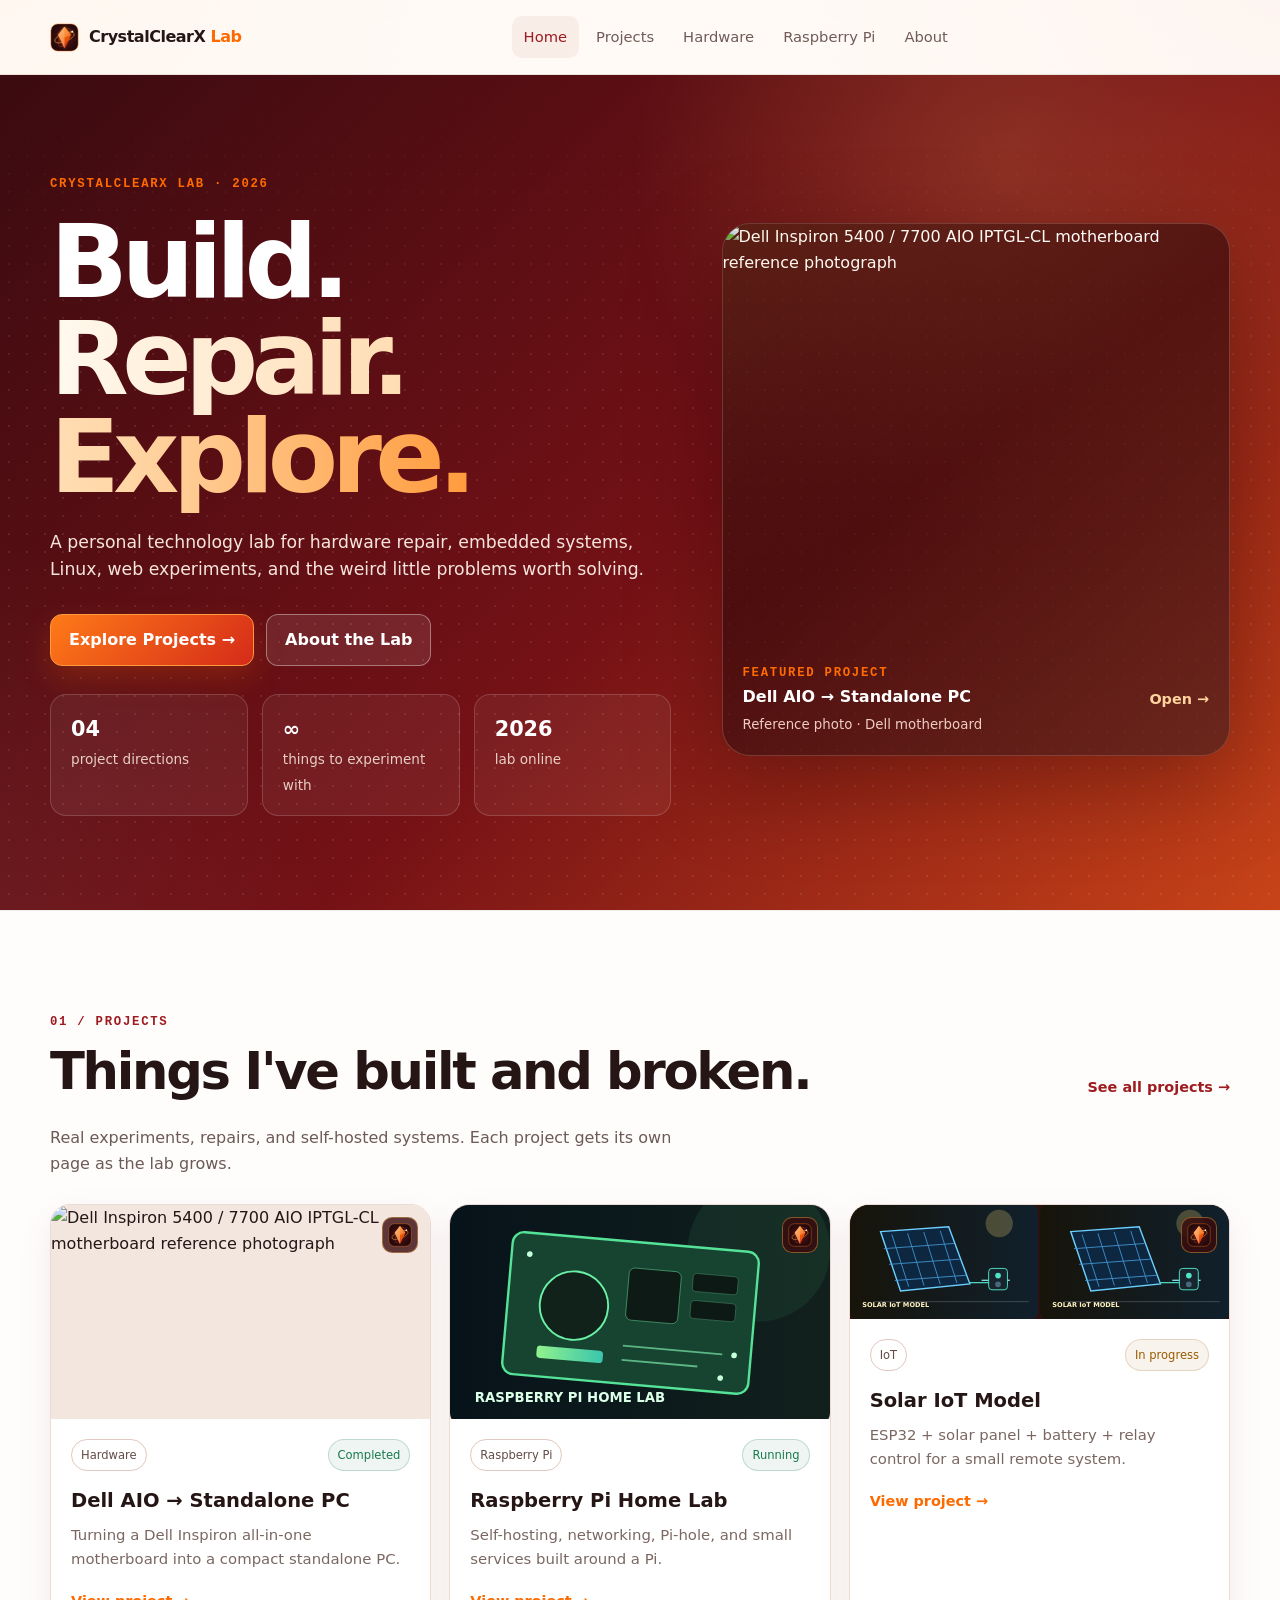
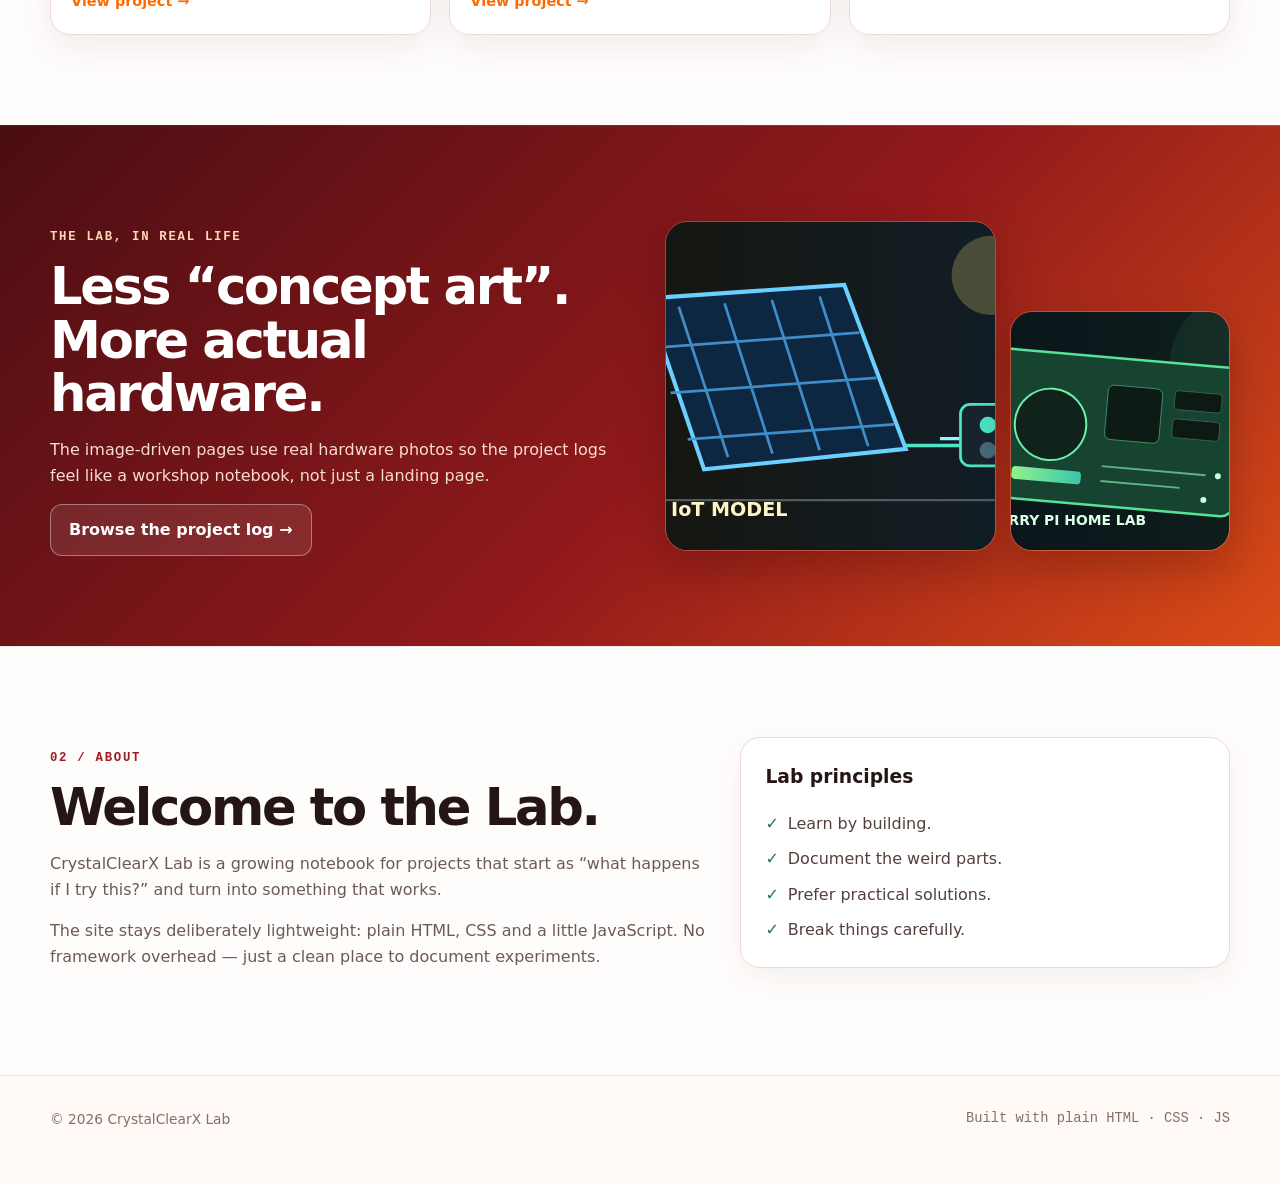
==== commit 2d2e53b8: "undo bad changes" ====
--- a/index.html
+++ b/index.html
@@ -1,11 +1,39 @@
-<!doctype html><html lang="en"><head><meta charset="utf-8"><meta name="viewport" content="width=device-width,initial-scale=1"><title>CrystalClearX Lab // Home</title><meta name="description" content="CrystalClearX Lab — projects, repairs, hardware experiments and little corners of the web."><link rel="icon" href="/favicon.svg" type="image/svg+xml"><link rel="stylesheet" href="/style.css"></head><body><div class="page-glow"></div><div class="site">
-<header class="top-chrome"><div class="titlebar"><div class="brand"><img src="/assets/logo.svg" alt="CrystalClearX"><div><strong>CrystalClearX Lab</strong><small>Build · Repair · Explore · Create</small></div></div><div class="window-controls"><b>_</b><b>□</b><b>×</b></div></div><nav class="menu"><a class="active" href="/">🌐 Home</a><a href="/projects.html">📁 Projects</a><a href="/projects/dell-aio.html">🖥 Hardware</a><a href="/projects/raspberry-pi.html">🍓 Raspberry Pi</a><a href="#about">ℹ About</a></nav></header>
-<div class="status-strip"><span class="led"></span><strong>SITE ONLINE</strong><span class="ticker"><span>Welcome to CrystalClearX Lab — thanks for stopping by. Projects, repairs, experiments and a few things from the workbench.</span></span><span class="new">NEW!</span></div>
-<section class="hero"><div class="hero-image"></div><div class="hero-glass"><div class="crumb">YOU ARE HERE: /home</div><h1>Welcome to <span>CrystalClearX</span></h1><h2>A little corner of the web for big little projects.</h2><p>Hardware repairs, Raspberry Pi experiments, IoT ideas, web tinkering, and notes from the workbench.</p><p class="slogan">Small projects. Big dreams.</p><div class="buttons"><a class="btn" href="/projects.html">Enter Projects Lab →</a><a class="btn secondary" href="#about">About this site</a></div><p class="mono" style="font-size:10px;color:#4c8ca4">Best viewed at 800×600 or better · images enabled · sunshine recommended ☼</p></div></section>
-<div class="portal"><aside><section class="panel side-nav"><div class="panel-title">◆ NAVIGATION</div><a href="/"><span class="nav-ico">⌂</span> Home</a><a href="/projects.html"><span class="nav-ico">✦</span> Projects</a><a href="/projects/dell-aio.html"><span class="nav-ico">▣</span> Hardware</a><a href="/projects/raspberry-pi.html"><span class="nav-ico">●</span> Raspberry Pi</a><a href="#about"><span class="nav-ico">i</span> About</a></section><section class="panel"><div class="panel-title">◆ WEB BADGES</div><div class="site-buttons"><span class="site-button">HTML OK</span><span class="site-button">CSS OK</span><span class="site-button">AERO</span><span class="site-button">800×600</span></div><p class="credits">Hand-built with HTML, CSS and a little curiosity.</p></section></aside>
-<main class="center"><section class="panel welcome" id="about"><div class="glass-box"><h2>Welcome to the Lab</h2><p>Hi! This is CrystalClearX Lab — a place to collect repairs, hardware conversions, Raspberry Pi experiments and web projects.</p><p>I like taking ordinary hardware and asking a slightly unreasonable question: <b>what else can it do?</b></p><p class="quote">“The best things on the web used to feel like someone's little workshop.”</p></div><div class="glass-bubble"><div class="orb-text">CCX<br><small style="font-size:12px">LAB</small></div></div></section>
-<section class="panel section"><div class="panel-title">★ FEATURED PROJECTS</div><div class="cards"><a class="card" href="/projects/dell-aio.html"><div class="thumb"><img src="/assets/thumb-dell.svg" alt="Stylized Dell Inspiron AIO project illustration"></div><h3>Dell AIO → Standalone PC</h3><p>IPTGL-CL · HDMI · repair / mod <span class="mini-arrow">→</span></p></a><a class="card" href="/projects/raspberry-pi.html"><div class="thumb"><img src="/assets/thumb-pi.svg" alt="Raspberry Pi 4 project illustration"></div><h3>Raspberry Pi Home Lab</h3><p>Pi-hole · OpenClaw · Debian · networking <span class="mini-arrow">→</span></p></a><a class="card" href="/projects/solar-iot.html"><div class="thumb"><img src="/assets/thumb-solar.svg" alt="Solar IoT project illustration"></div><h3>Solar IoT Model</h3><p>ESP32 · solar panel · battery · relay <span class="mini-arrow">→</span></p></a><a class="card" href="/projects.html"><div class="thumb"><img src="/assets/thumb-web.svg" alt="Web experiments illustration"></div><h3>Web Experiments</h3><p>Domains · Cloudflare · static sites · UI ideas <span class="mini-arrow">→</span></p></a></div></section>
-<section class="columns section"><div class="panel"><div class="panel-title">✉ SITE NEWS</div><div class="news"><div><time>10/04/26</time><span>Dell AIO board project: repair work completed and unit prepared for shipment.</span></div><div><time>09/26/26</time><span>CrystalClearX Lab project index is online.</span></div><div><time>09/22/26</time><span>Display and power-button notes added to the hardware log.</span></div><div><time>09/21/26</time><span>Raspberry Pi lab: Pi-hole and OpenClaw experiments running.</span></div></div></div><div class="panel"><div class="panel-title">★ QUICK LINKS</div><div class="quick"><a href="/projects.html">→ Browse all projects</a><a href="/projects/dell-aio.html">→ Dell hardware file</a><a href="/projects/raspberry-pi.html">→ Raspberry Pi lab</a><a href="/projects/solar-iot.html">→ Solar IoT log</a></div><div class="quote" style="margin-top:8px">Clear mind. Clear build. Clear future.<em>— CrystalClearX</em></div></div></section></main>
-<aside class="rightbar"><section class="panel"><div class="panel-title">☆ SITE STATUS</div><p><span class="led"></span> Website online</p><p><span class="led"></span> HTTPS enabled</p><p><span class="led"></span> Cloudflare active</p><div class="counter"><small>YOU ARE VISITOR</small><strong>000426</strong><small>THANK YOU!</small></div></section><section class="panel"><div class="panel-title">▣ SYSTEM INFO</div><table class="retro-table"><tr><th>ITEM</th><th>STATUS</th></tr><tr><td>Server</td><td>ONLINE</td></tr><tr><td>Pages</td><td>OK</td></tr><tr><td>Weather</td><td>☀ SUNNY</td></tr><tr><td>Mode</td><td>56K*</td></tr></table><p class="credits">* spiritually, not literally.</p></section><section class="panel construction"><img src="/assets/construction.svg" alt="Under construction"><p class="credits">New experiments appear here from time to time.</p></section></aside></div>
-<footer class="footer"><div>© 2026 CrystalClearX Lab · <a href="/projects.html" style="color:#0d6e95">Projects</a> · <a href="#about" style="color:#0d6e95">About</a></div><div class="tiny">Made on a computer, uploaded to the web. · Best viewed with your favorite browser. · EST. 2026</div><div class="tiny">A small personal place on the web for projects, repairs and experiments.</div></footer>
-</div></body></html>
+<!DOCTYPE html>
+<html lang="en">
+<head>
+  <meta charset="UTF-8"><meta name="viewport" content="width=device-width, initial-scale=1.0">
+  <meta name="description" content="CrystalClearX Lab — a personal technology lab for hardware, Raspberry Pi, IoT and web experiments.">
+  <meta property="og:title" content="CrystalClearX Lab"><meta property="og:description" content="Build · Repair · Explore · Create"><meta property="og:type" content="website"><meta property="og:image" content="https://crystalclearx.com/assets/og-card.svg">
+  <link rel="icon" href="favicon.svg" type="image/svg+xml"><link rel="stylesheet" href="style.css">
+  <title>CrystalClearX Lab</title>
+</head>
+<body>
+<header class="nav" id="top"><div class="container nav-inner">
+  <a class="brand" href="index.html"><img src="assets/icon.svg" alt="CrystalClearX icon"><strong>CrystalClearX <span>Lab</span></strong></a>
+  <nav><a class="active" href="index.html">Home</a><a href="projects.html">Projects</a><a href="projects.html#hardware">Hardware</a><a href="projects.html#raspberry-pi">Raspberry Pi</a><a href="#about">About</a></nav>
+  <div class="nav-actions"><button class="icon-btn mobile-toggle" aria-label="Open menu">☰</button></div>
+</div></header>
+
+<main>
+<section class="hero"><div class="hero-noise"></div><div class="container hero-grid"><div class="hero-copy">
+  <p class="eyebrow">CRYSTALCLEARX LAB · 2026</p>
+  <h1>Build.<br><span>Repair.<br>Explore.</span></h1>
+  <p class="lead">A personal technology lab for hardware repair, embedded systems, Linux, web experiments, and the weird little problems worth solving.</p>
+  <div class="actions"><a class="button primary" href="projects.html">Explore Projects →</a><a class="button light" href="#about">About the Lab</a></div>
+  <div class="stats"><div class="stat"><strong>04</strong><span>project directions</span></div><div class="stat"><strong>∞</strong><span>things to experiment with</span></div><div class="stat"><strong>2026</strong><span>lab online</span></div></div>
+</div><div class="hero-card"><img src="https://i.ebayimg.com/images/g/HbkAAOSwxs9jzsC5/s-l1200.png" alt="Dell Inspiron 5400 / 7700 AIO IPTGL-CL motherboard reference photograph" referrerpolicy="no-referrer" loading="eager"><div class="hero-card-caption"><div><div class="eyebrow">FEATURED PROJECT</div><strong>Dell AIO → Standalone PC</strong><small>Reference photo · Dell motherboard</small></div><a class="link" href="projects/dell-aio.html">Open →</a></div></div></div></section>
+
+<section class="section section-light" id="projects"><div class="container"><div class="section-head"><div><p class="eyebrow dark">01 / PROJECTS</p><h2>Things I've built and broken.</h2></div><a class="link dark-link" href="projects.html">See all projects →</a></div><p class="section-intro dark-copy">Real experiments, repairs, and self-hosted systems. Each project gets its own page as the lab grows.</p>
+<div class="card-grid" style="margin-top:28px">
+  <a class="card" href="projects/dell-aio.html"><div class="card-media"><img src="https://i.ebayimg.com/images/g/HbkAAOSwxs9jzsC5/s-l1200.png" alt="Dell Inspiron 5400 / 7700 AIO IPTGL-CL motherboard reference photograph" referrerpolicy="no-referrer" loading="lazy"></div><div class="card-body"><div class="card-top"><span class="tag">Hardware</span><span class="status done">Completed</span></div><h3>Dell AIO → Standalone PC</h3><p>Turning a Dell Inspiron all-in-one motherboard into a compact standalone PC.</p><span class="link">View project →</span></div></a>
+  <a class="card" href="projects/raspberry-pi.html"><div class="card-media"><img src="https://upload.wikimedia.org/wikipedia/commons/2/2a/Raspberry_Pi_4_B.png" alt="Raspberry Pi 4 Model B photograph" loading="lazy"></div><div class="card-body"><div class="card-top"><span class="tag">Raspberry Pi</span><span class="status done">Running</span></div><h3>Raspberry Pi Home Lab</h3><p>Self-hosting, networking, Pi-hole, and small services built around a Pi.</p><span class="link">View project →</span></div></a>
+  <a class="card" href="projects/solar-iot.html"><div class="card-media dual-photo"><img src="https://upload.wikimedia.org/wikipedia/commons/2/20/ESP32_Espressif_ESP-WROOM-32_Dev_Board.jpg" alt="ESP32 development board photograph" loading="lazy"><img src="https://upload.wikimedia.org/wikipedia/commons/9/96/Solar_panel.jpg" alt="Solar panel photograph" loading="lazy"></div><div class="card-body"><div class="card-top"><span class="tag">IoT</span><span class="status work">In progress</span></div><h3>Solar IoT Model</h3><p>ESP32 + solar panel + battery + relay control for a small remote system.</p><span class="link">View project →</span></div></a>
+</div></div></section>
+
+<section class="section section-red"><div class="container photo-band"><div><p class="eyebrow white">THE LAB, IN REAL LIFE</p><h2>Less “concept art”.<br>More actual hardware.</h2><p class="section-intro white-copy">The image-driven pages use real hardware photos so the project logs feel like a workshop notebook, not just a landing page.</p><a class="button light" href="projects.html">Browse the project log →</a></div><div class="photo-stack"><img src="https://upload.wikimedia.org/wikipedia/commons/2/20/ESP32_Espressif_ESP-WROOM-32_Dev_Board.jpg" alt="ESP32 board" loading="lazy"><img src="https://upload.wikimedia.org/wikipedia/commons/2/2a/Raspberry_Pi_4_B.png" alt="Raspberry Pi 4 board" loading="lazy"></div></div></section>
+
+<section class="section section-light" id="about"><div class="container detail-grid"><div><p class="eyebrow dark">02 / ABOUT</p><h2>Welcome to the Lab.</h2><p class="section-intro dark-copy">CrystalClearX Lab is a growing notebook for projects that start as “what happens if I try this?” and turn into something that works.</p><p class="section-intro dark-copy">The site stays deliberately lightweight: plain HTML, CSS and a little JavaScript. No framework overhead — just a clean place to document experiments.</p></div><div class="panel light-panel"><h3>Lab principles</h3><div class="checklist"><div class="check">Learn by building.</div><div class="check">Document the weird parts.</div><div class="check">Prefer practical solutions.</div><div class="check">Break things carefully.</div></div></div></div></section>
+</main>
+<footer class="footer"><div class="container footer-inner"><span>© 2026 CrystalClearX Lab</span><span class="mono">Built with plain HTML · CSS · JS</span></div></footer>
+<script src="app.js" defer></script>
+</body></html>
--- a/style.css
+++ b/style.css
@@ -1,3 +1,17 @@
-*{box-sizing:border-box}html{scroll-behavior:smooth}body{margin:0;font-family:Verdana,Arial,sans-serif;font-size:13px;color:#0b4c71;background:#8fefff url('/assets/aero-scene.svg') center top/cover fixed no-repeat}.page-glow{position:fixed;inset:0;pointer-events:none;background:radial-gradient(circle at 50% 0,rgba(255,255,255,.75),rgba(255,255,255,0) 44%),linear-gradient(rgba(255,255,255,.18),rgba(255,255,255,.02));mix-blend-mode:screen}.site{width:1000px;max-width:calc(100% - 18px);margin:12px auto 28px}.top-chrome{border:2px solid #fff;border-radius:16px;background:linear-gradient(#f8ffff,#b8efff 45%,#63cfff 47%,#3ab9ee);box-shadow:inset 0 1px 0 #fff,0 8px 22px rgba(0,87,140,.35),0 2px 0 #007cb4;padding:5px}.titlebar{height:42px;border:1px solid rgba(255,255,255,.9);border-radius:12px;background:linear-gradient(#eaffff,#86ddff 45%,#28b4ef 46%,#1b99dd);display:flex;align-items:center;justify-content:space-between;padding:0 10px;color:#fff;text-shadow:0 1px 2px #006a9f}.brand{display:flex;align-items:center;gap:9px}.brand img{width:31px;height:31px}.brand strong{font-size:20px;letter-spacing:-.5px}.brand small{display:block;font-size:10px;font-weight:bold;opacity:.95}.window-controls{display:flex;gap:4px}.window-controls b{width:22px;height:20px;display:grid;place-items:center;border:1px solid #fff;border-radius:4px;background:linear-gradient(#dfffff,#56c8f6 55%,#1e90cf);font-size:13px}.menu{display:flex;gap:5px;padding:6px 3px 2px;flex-wrap:wrap}.menu a{display:flex;align-items:center;gap:6px;padding:7px 11px;border-radius:9px;border:1px solid #fff;color:#075d8e;text-decoration:none;background:linear-gradient(#ffffff,#d7fbff 48%,#8edfff 50%,#57c7ef);box-shadow:inset 0 1px 0 #fff,0 2px 3px rgba(0,93,143,.22);font-weight:bold}.menu a:hover,.menu a.active{background:linear-gradient(#fff,#fff 45%,#b6f0ff 47%,#51bdf0);color:#034f78;transform:translateY(-1px)}.status-strip{margin-top:7px;border:1px solid #fff;border-radius:9px;background:linear-gradient(#eaffff,#bceeff);padding:4px 9px;display:flex;align-items:center;gap:8px;color:#0a6f99;box-shadow:inset 0 1px 0 #fff}.led{width:10px;height:10px;border-radius:50%;background:#37d85e;box-shadow:0 0 8px rgba(43,228,93,.85);border:1px solid #fff}.ticker{overflow:hidden;white-space:nowrap;flex:1}.ticker span{display:inline-block;padding-left:100%;animation:marq 18s linear infinite}@keyframes marq{to{transform:translateX(-100%)}}.new{font-size:10px;background:#ffdf33;color:#7f4d00;border:1px solid #fff;padding:2px 5px;border-radius:4px;font-weight:bold}.hero{margin-top:10px;border:2px solid #fff;border-radius:18px;overflow:hidden;position:relative;min-height:300px;box-shadow:inset 0 0 0 1px rgba(0,113,167,.18),0 10px 24px rgba(0,100,150,.28);background:rgba(235,252,255,.55)}.hero-image{position:absolute;inset:0;background:url('/assets/aero-scene.svg') center/cover no-repeat}.hero-glass{position:absolute;left:28px;top:26px;width:58%;padding:20px 22px;border:2px solid rgba(255,255,255,.95);border-radius:16px;background:linear-gradient(135deg,rgba(255,255,255,.78),rgba(190,245,255,.45));box-shadow:inset 0 1px 0 #fff,0 9px 28px rgba(0,94,148,.2);backdrop-filter:blur(3px)}.crumb{font-size:10px;color:#357da1;margin-bottom:8px}.hero h1{margin:0;color:#0667a8;font-family:'Trebuchet MS',Verdana,sans-serif;font-size:42px;line-height:1.05;text-shadow:0 2px 0 #fff}.hero h1 span{color:#ff7b16}.hero h2{margin:7px 0 10px;font-size:18px;color:#107aa6}.hero p{line-height:1.65;margin:8px 0}.slogan{font-style:italic;color:#117ba6;font-weight:bold;font-size:15px}.buttons{display:flex;gap:8px;flex-wrap:wrap;margin-top:14px}.btn{display:inline-block;padding:8px 13px;border-radius:10px;border:2px solid #fff;text-decoration:none;font-weight:bold;color:#fff;text-shadow:0 1px 2px #00688f;background:linear-gradient(#ddffff,#62d8ff 48%,#1bb1ec 50%,#168fd0);box-shadow:inset 0 1px 0 #fff,0 3px 0 #0c73a8,0 6px 10px rgba(0,78,127,.18)}.btn.secondary{color:#075e89;background:linear-gradient(#fff,#efffff 48%,#b5e9f7 50%,#8ed9ef);text-shadow:none}.btn:active{transform:translateY(2px);box-shadow:inset 0 1px 0 #fff,0 1px 0 #0c73a8}.portal{display:grid;grid-template-columns:190px 1fr 190px;gap:10px;margin-top:10px}.panel{border:2px solid #fff;border-radius:14px;background:linear-gradient(135deg,rgba(255,255,255,.9),rgba(170,241,255,.68));box-shadow:inset 0 1px 0 #fff,0 8px 18px rgba(0,79,131,.18);padding:9px}.panel-title{font-weight:bold;color:#fff;background:linear-gradient(#58dfff,#159fdd);border:1px solid #fff;border-radius:9px;padding:6px 8px;text-shadow:0 1px 2px #00658f;margin-bottom:8px}.side-nav a{display:flex;align-items:center;gap:8px;margin:5px 0;padding:7px 8px;border:1px solid #fff;border-radius:9px;background:linear-gradient(#fff,#d8faff 48%,#86dbfa 50%,#58c2ee);color:#075d88;text-decoration:none;font-weight:bold;box-shadow:inset 0 1px 0 #fff}.side-nav a:hover{filter:brightness(1.04)}.nav-ico{width:24px;height:24px;border-radius:50%;display:grid;place-items:center;background:radial-gradient(circle at 35% 30%,#fff,#5acfff 48%,#0d89d3);color:#fff;border:1px solid #fff;font-size:12px;text-shadow:0 1px 1px #067}.center{min-width:0}.welcome{display:grid;grid-template-columns:1.45fr .85fr;gap:8px;align-items:stretch}.glass-box{border:1px solid #fff;border-radius:12px;background:linear-gradient(135deg,rgba(255,255,255,.86),rgba(190,246,255,.65));padding:12px;box-shadow:inset 0 1px 0 #fff}.welcome h2{margin:0 0 7px;color:#086da9;font-size:21px}.welcome p{line-height:1.6;margin:6px 0}.glass-bubble{position:relative;min-height:170px;border-radius:12px;background:radial-gradient(circle at 35% 25%,#fff 0,#adf6ff 25%,#4ccce9 50%,#0a8ed0 100%);border:2px solid #fff;box-shadow:inset 0 0 22px rgba(255,255,255,.55),0 3px 10px rgba(0,87,135,.18);display:grid;place-items:center;overflow:hidden}.glass-bubble:before{content:"";position:absolute;inset:18px 34px 54px 28px;border-radius:50%;background:rgba(255,255,255,.28);filter:blur(2px)}.glass-bubble:after{content:"";position:absolute;width:145px;height:50px;border:5px solid rgba(255,255,255,.75);border-radius:50%;transform:rotate(-16deg)}.orb-text{font-size:24px;font-weight:bold;color:#fff;text-shadow:0 2px 3px #067}.section{margin-top:10px}.section h2{margin:0 0 8px;color:#086ba6;font-size:18px}.cards{display:grid;grid-template-columns:repeat(2,1fr);gap:8px}.card{border:1px solid #fff;border-radius:12px;padding:7px;background:linear-gradient(#fff,#efffff 48%,#c5f3ff 50%,#b3eaff);color:#075d88;text-decoration:none;box-shadow:inset 0 1px 0 #fff,0 3px 7px rgba(0,85,138,.14);transition:.12s}.card:hover{transform:translateY(-2px)}.thumb{height:130px;border-radius:8px;overflow:hidden;border:2px solid #fff;background:#c9f8ff;box-shadow:inset 0 1px 0 #fff}.thumb img{width:100%;height:100%;display:block;object-fit:cover}.card h3{font-size:14px;margin:7px 2px 2px;color:#056da9}.card p{margin:2px;font-size:11px;line-height:1.45}.mini-arrow{color:#ff7416;font-weight:bold}.columns{display:grid;grid-template-columns:1fr 1fr;gap:8px}.news div{display:grid;grid-template-columns:70px 1fr;gap:6px;padding:5px 0;border-bottom:1px dotted #64bad7;font-size:11px}.news time{font-weight:bold;color:#0e76a3}.badge{display:block;text-align:center;margin:5px 0}.quick a{display:block;padding:6px 8px;border-bottom:1px dotted #62b6d4;color:#0a6f9f;text-decoration:none;font-weight:bold}.quick a:hover{text-decoration:underline}.counter{margin-top:7px;text-align:center;padding:8px;border-radius:10px;background:#e6fbff;border:1px solid #fff;box-shadow:inset 0 1px 4px rgba(0,92,139,.14)}.counter strong{display:block;font-family:'Courier New',monospace;font-size:22px;color:#0c5f89;letter-spacing:3px}.counter small{font-size:9px;color:#4d8ca8}.quote{font-family:'Times New Roman',serif;font-size:16px;color:#20759c;line-height:1.35}.quote em{display:block;text-align:right;font-size:12px}.site-buttons{display:flex;gap:5px;flex-wrap:wrap;justify-content:center}.site-button{font-size:10px;padding:4px 7px;border:1px solid #4b8ba5;background:linear-gradient(#fff,#a7e8f8);color:#0a658b;text-decoration:none;box-shadow:inset 0 1px 0 #fff}.footer{margin-top:10px;border:2px solid #fff;border-radius:12px;padding:7px 10px;background:linear-gradient(#dfffff,#a8e9f9);color:#196d91;text-align:center;box-shadow:inset 0 1px 0 #fff,0 5px 12px rgba(0,81,126,.16)}.footer .tiny{font-size:10px}.detail{padding:10px}.detail-hero{display:grid;grid-template-columns:1.25fr .75fr;gap:9px}.detail h1{color:#0869a5;margin:2px 0 6px;font-size:28px}.meta{font-size:11px;color:#327ea0;margin:5px 0}.detail-image{border:2px solid #fff;border-radius:12px;overflow:hidden;background:#dffcff;min-height:250px}.detail-image img{width:100%;height:100%;object-fit:cover;display:block}.detail-grid{display:grid;grid-template-columns:1fr 1fr;gap:9px;margin-top:9px}.list{padding-left:18px;line-height:1.7}.note-box{border-left:5px solid #ff7b16;background:#fff7e9;border-radius:9px;padding:8px;color:#7a5a2d}.retro-table{width:100%;border-collapse:separate;border-spacing:3px;font-size:11px}.retro-table th{background:linear-gradient(#5bdfff,#18a7df);color:#fff;padding:5px;border:1px solid #fff}.retro-table td{background:rgba(255,255,255,.77);padding:5px;border:1px solid #fff}.construction{text-align:center;padding:6px}.construction img{width:190px;max-width:100%}.projects-page .cards{grid-template-columns:repeat(3,1fr)}.filters{display:flex;gap:6px;flex-wrap:wrap;margin-bottom:8px}.filters button{border:1px solid #fff;border-radius:8px;background:linear-gradient(#fff,#9fe9fa);color:#0d668e;padding:5px 9px;font-weight:bold;cursor:pointer}.filters button.active{background:linear-gradient(#5bdfff,#159cda);color:#fff;text-shadow:0 1px 2px #056}.credits{font-size:10px;line-height:1.5;color:#357c99;margin-top:8px}.mono{font-family:'Courier New',monospace}.blink{animation:blink 1.1s steps(1,end) infinite}@keyframes blink{50%{opacity:.2}}
-@media(max-width:900px){.site{max-width:calc(100% - 10px)}.portal{grid-template-columns:1fr}.rightbar{display:grid;grid-template-columns:1fr 1fr;gap:8px}.hero-glass{width:calc(100% - 40px)}.projects-page .cards{grid-template-columns:1fr 1fr}}
-@media(max-width:620px){.brand strong{font-size:16px}.hero h1{font-size:31px}.welcome,.columns,.detail-hero,.detail-grid,.rightbar{grid-template-columns:1fr}.cards,.projects-page .cards{grid-template-columns:1fr}.hero{min-height:420px}.hero-glass{position:relative;left:12px;top:12px;width:calc(100% - 24px)}.hero-image{opacity:.8}.menu a{font-size:12px;padding:6px 8px}}
+*{box-sizing:border-box}
+:root{--bg:#fffaf5;--paper:#ffffff;--ink:#251515;--muted:#735f5b;--line:#eadbd4;--red:#9e1b1f;--red2:#c82920;--orange:#ff6a00;--orange2:#ff9b3d;--deep:#3a0b10;--deep2:#691016;--good:#18794e;--warn:#9a5b00;--shadow:0 18px 60px rgba(77,24,18,.12)}
+html{scroll-behavior:smooth}
+body{margin:0;color:var(--ink);background:radial-gradient(700px 400px at 0% 0%,rgba(255,122,24,.13),transparent 60%),radial-gradient(800px 440px at 100% 0%,rgba(158,27,31,.12),transparent 58%),var(--bg);font-family:Inter,system-ui,-apple-system,BlinkMacSystemFont,"Segoe UI",sans-serif;line-height:1.6}
+a{color:inherit;text-decoration:none}img{max-width:100%;display:block}.container{width:min(1180px,calc(100% - 40px));margin:auto}
+.nav{position:sticky;top:0;z-index:20;border-bottom:1px solid rgba(79,20,17,.10);backdrop-filter:blur(18px);background:rgba(255,250,245,.84)}.nav-inner{height:74px;display:flex;align-items:center;justify-content:space-between;gap:20px}.brand{display:flex;align-items:center;gap:10px;font-weight:800;letter-spacing:-.03em}.brand img{width:29px;height:29px}.brand strong{color:var(--ink)}.brand span{color:var(--orange)}nav{display:flex;align-items:center;gap:5px}nav a{color:#705b57;padding:9px 12px;border-radius:10px;font-size:.92rem}nav a:hover,nav a.active{color:var(--red);background:rgba(158,27,31,.06)}.nav-actions{display:flex;gap:8px}.icon-btn{width:38px;height:38px;border:1px solid var(--line);background:#fff;color:var(--ink);border-radius:11px;cursor:pointer}.mobile-toggle{display:none}
+.hero{position:relative;overflow:hidden;padding:88px 0 94px;color:#fff;background:linear-gradient(135deg,#3a0b10 0%,#741116 54%,#c84318 100%)}.hero::before{content:"";position:absolute;inset:-30%;background:radial-gradient(circle at 68% 26%,rgba(255,174,91,.20),transparent 22%),radial-gradient(circle at 10% 90%,rgba(255,255,255,.08),transparent 24%);pointer-events:none}.hero-noise{position:absolute;inset:0;opacity:.09;background-image:radial-gradient(#fff 1px,transparent 1px);background-size:18px 18px;mask-image:linear-gradient(to bottom,transparent 0%,#000 35%,#000 100%)}.hero-grid{position:relative;display:grid;grid-template-columns:1.1fr .9fr;align-items:center;gap:50px}.eyebrow{font-family:"Space Mono",monospace;font-size:.77rem;letter-spacing:.14em;color:var(--orange);font-weight:800}.eyebrow.dark{color:var(--red)}.eyebrow.white{color:#ffd9b3}.hero h1{font-size:clamp(3.4rem,8vw,6.8rem);line-height:.95;letter-spacing:-.065em;margin:18px 0 24px}.hero h1 span{background:linear-gradient(90deg,#fff9ef,#ffd7a7 55%,#ff9b3d);-webkit-background-clip:text;background-clip:text;color:transparent}.lead{font-size:1.08rem;color:#f7e5dd;max-width:650px}.actions{display:flex;gap:12px;flex-wrap:wrap;margin-top:30px}.button{display:inline-flex;align-items:center;gap:8px;padding:12px 18px;border-radius:12px;border:1px solid rgba(255,255,255,.24);background:rgba(255,255,255,.08);font-weight:750}.button.primary{border-color:#ff9b3d;background:linear-gradient(135deg,#ff7a18,#d52b19);box-shadow:0 12px 30px rgba(255,95,0,.22)}.button.light{color:#fff;background:rgba(255,255,255,.09);border-color:rgba(255,255,255,.38)}.button:hover{transform:translateY(-1px);border-color:#ffbf7a}
+.hero-card{border:1px solid rgba(255,220,188,.22);background:rgba(48,8,11,.62);border-radius:28px;overflow:hidden;box-shadow:0 26px 90px rgba(32,3,5,.35);position:relative}.hero-card::after{content:"";position:absolute;inset:0;background:linear-gradient(145deg,rgba(255,179,71,.11),transparent 45%,rgba(255,255,255,.06));pointer-events:none}.hero-card img{width:100%;aspect-ratio:1.2;object-fit:cover}.hero-card-caption{padding:18px 20px 20px;display:flex;justify-content:space-between;align-items:center;gap:12px}.hero-card-caption strong{display:block}.hero-card-caption small{display:block;color:#efccc0;margin-top:4px}.link{display:inline-flex;gap:7px;color:var(--orange);font-weight:800;font-size:.9rem}.hero .link{color:#ffd29a}
+.stats{display:grid;grid-template-columns:repeat(3,1fr);gap:14px;margin-top:28px}.stat{padding:18px 20px;border:1px solid rgba(255,255,255,.16);background:rgba(255,255,255,.055);border-radius:16px}.stat strong{display:block;font-size:1.3rem}.stat span{color:#e8cfc5;font-size:.85rem}
+.section{padding:90px 0;border-top:1px solid rgba(85,28,22,.08)}.section-light{background:rgba(255,255,255,.70)}.section-red{background:linear-gradient(135deg,#4a0e13,#91191b 55%,#da4c17);color:#fff}.section-head{display:flex;justify-content:space-between;align-items:flex-end;gap:20px;margin-bottom:26px}.section h2{font-size:clamp(2.1rem,4vw,3.5rem);line-height:1.05;letter-spacing:-.045em;margin:8px 0 0}.section-intro{color:var(--muted);max-width:660px}.dark-copy{color:#6c5a56}.white-copy{color:#f7ddd2}.dark-link{color:var(--red)}
+.card-grid{display:grid;grid-template-columns:repeat(3,1fr);gap:18px}.card{background:rgba(255,255,255,.95);border:1px solid var(--line);border-radius:20px;overflow:hidden;box-shadow:0 12px 34px rgba(90,30,22,.08);transition:.22s ease}.card:hover{transform:translateY(-5px);border-color:#e2b9a1;box-shadow:0 20px 50px rgba(90,30,22,.14)}.card-media{position:relative;overflow:hidden;background:#f2e6df}.card-media img{width:100%;aspect-ratio:16/9;object-fit:cover}.card-media.dual-photo{display:grid;grid-template-columns:1fr 1fr;gap:2px;background:#2d1110}.card-media.dual-photo img{height:100%;aspect-ratio:auto;object-fit:cover}.card-media::after{content:"";position:absolute;right:12px;top:12px;width:34px;height:34px;border-radius:10px;background:rgba(57,10,13,.80) url("assets/icon.svg") center/24px 24px no-repeat;border:1px solid rgba(255,179,71,.42);backdrop-filter:blur(8px)}.card-body{padding:20px}.card-top{display:flex;justify-content:space-between;align-items:center;gap:10px}.tag,.status{font-size:.72rem;border-radius:999px;padding:6px 9px;border:1px solid #dfc9c0;color:#634b46}.status.done{color:var(--good);border-color:rgba(24,121,78,.22);background:rgba(24,121,78,.07)}.status.work{color:var(--warn);border-color:rgba(154,91,0,.20);background:rgba(154,91,0,.07)}.card h3{margin:14px 0 8px;font-size:1.22rem}.card p{color:#7a6762;margin:0 0 16px;font-size:.93rem}
+.filters{display:flex;gap:8px;flex-wrap:wrap;margin:22px 0 30px}.filter{border:1px solid var(--line);background:#fff;color:#765f59;padding:8px 13px;border-radius:999px;cursor:pointer}.filter.active,.filter:hover{color:#fff;border-color:var(--red);background:linear-gradient(135deg,var(--red),var(--orange))}
+.detail-hero{padding:58px 0 36px}.project-index{padding-bottom:54px}.back{color:#795f58;font-size:.9rem}.detail-grid{display:grid;grid-template-columns:1.15fr .85fr;gap:28px;align-items:start}.detail-split{display:grid;grid-template-columns:1fr 1fr;gap:14px}.detail-title{font-size:clamp(2.6rem,6vw,5.4rem);letter-spacing:-.06em;line-height:.98;margin:14px 0 20px}.dark-title{color:var(--ink)}.detail-copy{color:#7a6762;font-size:1.06rem;max-width:760px}.meta{display:flex;gap:8px;flex-wrap:wrap;margin:22px 0}.chip{border:1px solid var(--line);border-radius:999px;padding:7px 10px;color:#735d57;font-size:.78rem;background:#fff}.detail-image{border:1px solid var(--line);background:#fff;border-radius:22px;overflow:hidden;box-shadow:var(--shadow)}.detail-image img{width:100%;display:block;max-height:520px;object-fit:cover}.photo-frame img{background:#f0e6e0}.panel{border:1px solid rgba(255,255,255,.12);border-radius:20px;background:rgba(42,8,11,.30);padding:24px}.light-panel{background:#fff;border-color:var(--line);box-shadow:0 10px 28px rgba(90,30,22,.06)}.panel h3{margin-top:0}.checklist{display:grid;gap:10px}.check{display:flex;gap:9px;color:#553f3b}.check::before{content:"✓";color:var(--good);font-weight:900}.muted-dark{color:#7b6761}.content-grid{display:grid;grid-template-columns:minmax(0,1fr) 300px;gap:22px}.gallery{display:grid;grid-template-columns:repeat(2,1fr);gap:12px}.gallery img{width:100%;aspect-ratio:1.25;object-fit:cover;border-radius:14px;border:1px solid var(--line);background:#f4e9e2}.notice{border-left:3px solid var(--orange);padding:12px 14px;background:rgba(255,106,0,.06);color:#6d5047;border-radius:0 12px 12px 0}.photo-credit{font-size:.76rem;max-width:680px}.footer{padding:32px 0 54px;color:#846f68;border-top:1px solid rgba(85,28,22,.08);font-size:.86rem;background:#fffaf5}.footer-inner{display:flex;justify-content:space-between;gap:20px;flex-wrap:wrap}.mono{font-family:"Space Mono",monospace}.photo-band{display:grid;grid-template-columns:1fr 1fr;gap:50px;align-items:center}.photo-stack{display:grid;grid-template-columns:1.2fr .8fr;gap:14px;align-items:end}.photo-stack img{width:100%;height:330px;object-fit:cover;border-radius:22px;border:1px solid rgba(255,215,185,.24);box-shadow:0 18px 45px rgba(36,3,5,.25)}.photo-stack img:last-child{height:240px}
+.mobile-toggle{display:none}
+[data-hidden="true"]{display:none!important}
+@media(max-width:900px){.hero-grid,.detail-grid,.content-grid,.photo-band{grid-template-columns:1fr}.hero-card{max-width:720px}.card-grid{grid-template-columns:1fr 1fr}.gallery{grid-template-columns:1fr 1fr}.photo-stack{max-width:720px}}
+@media(max-width:720px){.container{width:min(100% - 28px,1180px)}.mobile-toggle{display:block}.nav-inner{height:66px}.nav nav{display:none;position:absolute;left:14px;right:14px;top:62px;padding:8px;border:1px solid var(--line);border-radius:16px;background:rgba(255,250,245,.98);box-shadow:var(--shadow);flex-direction:column;align-items:stretch}.nav.open nav{display:flex}nav a{padding:11px 13px}.hero{padding:62px 0}.hero h1{font-size:clamp(3rem,16vw,5rem)}.stats,.card-grid,.gallery,.detail-split{grid-template-columns:1fr}.section{padding:72px 0}.section-head{align-items:flex-start;flex-direction:column}.detail-title{font-size:clamp(2.6rem,13vw,4rem)}.hero-card-caption{align-items:flex-start;flex-direction:column}.photo-stack{grid-template-columns:1fr}.photo-stack img,.photo-stack img:last-child{height:260px}}
